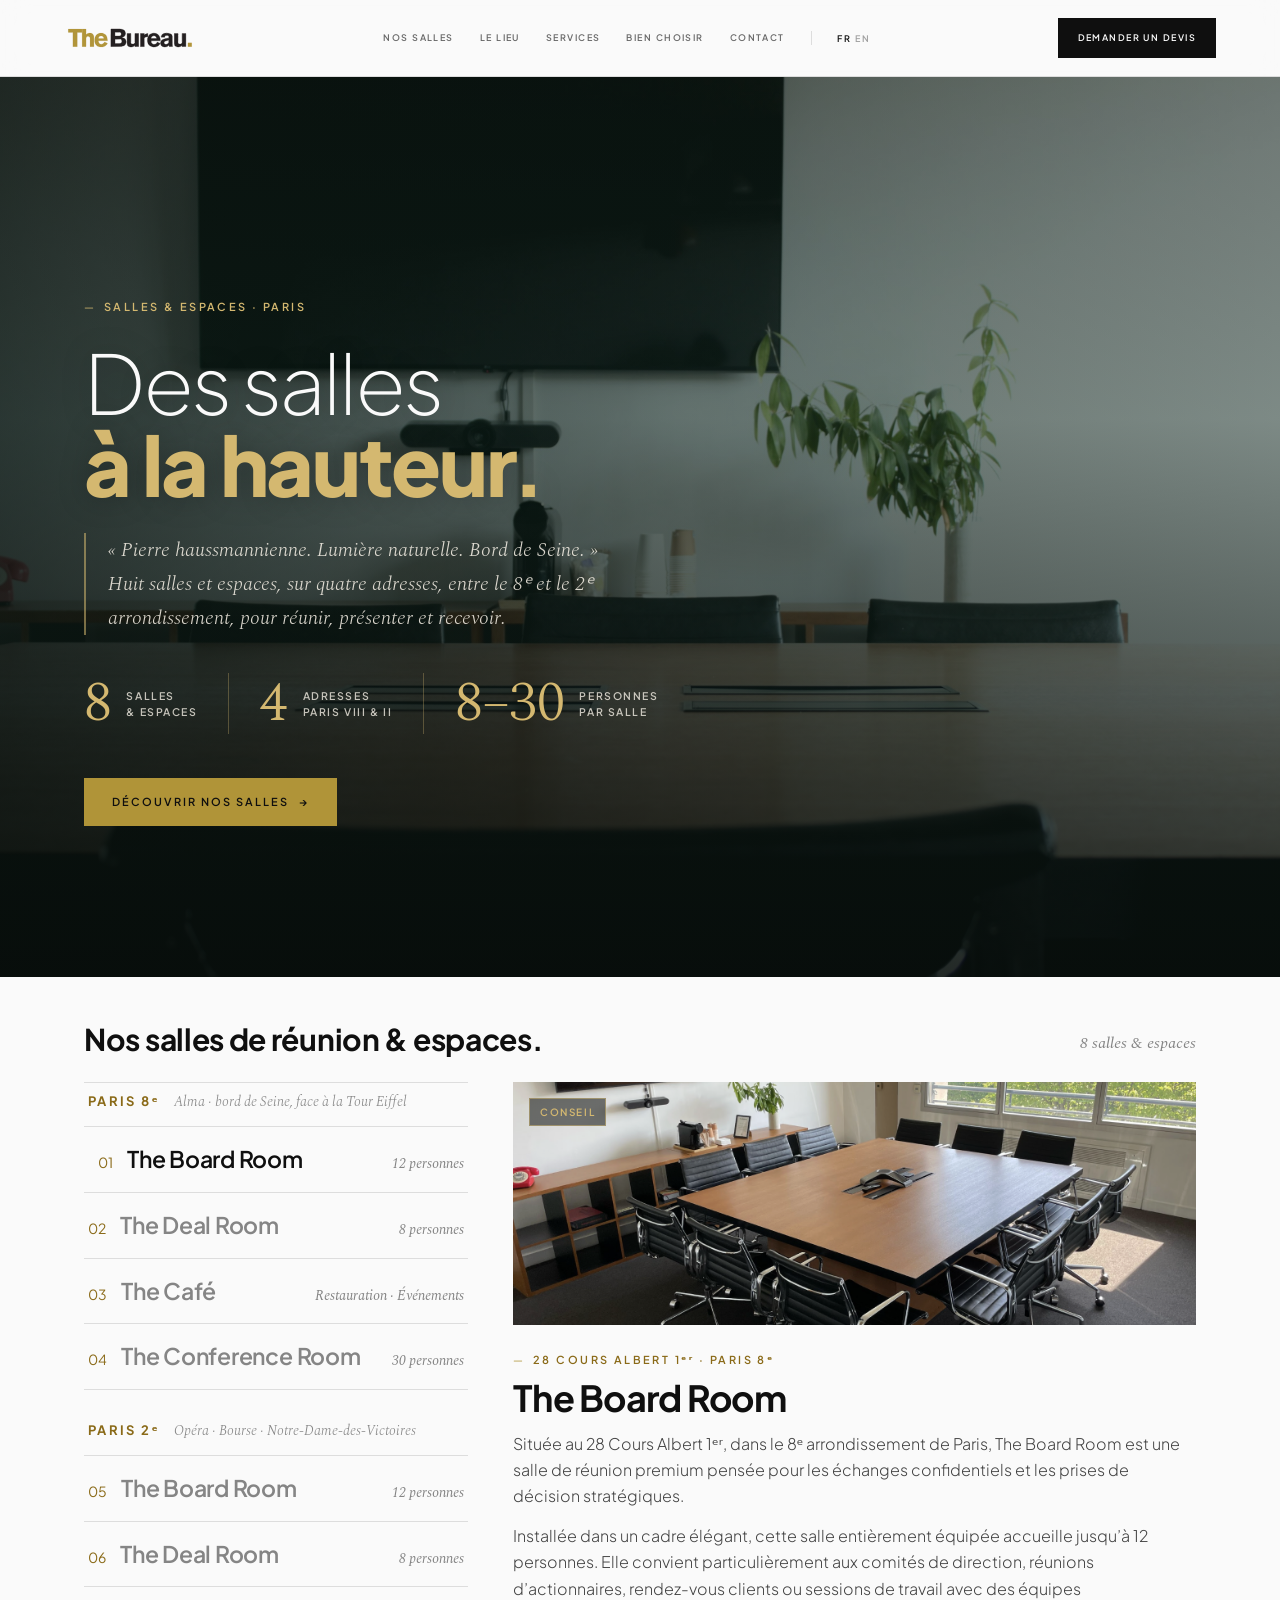
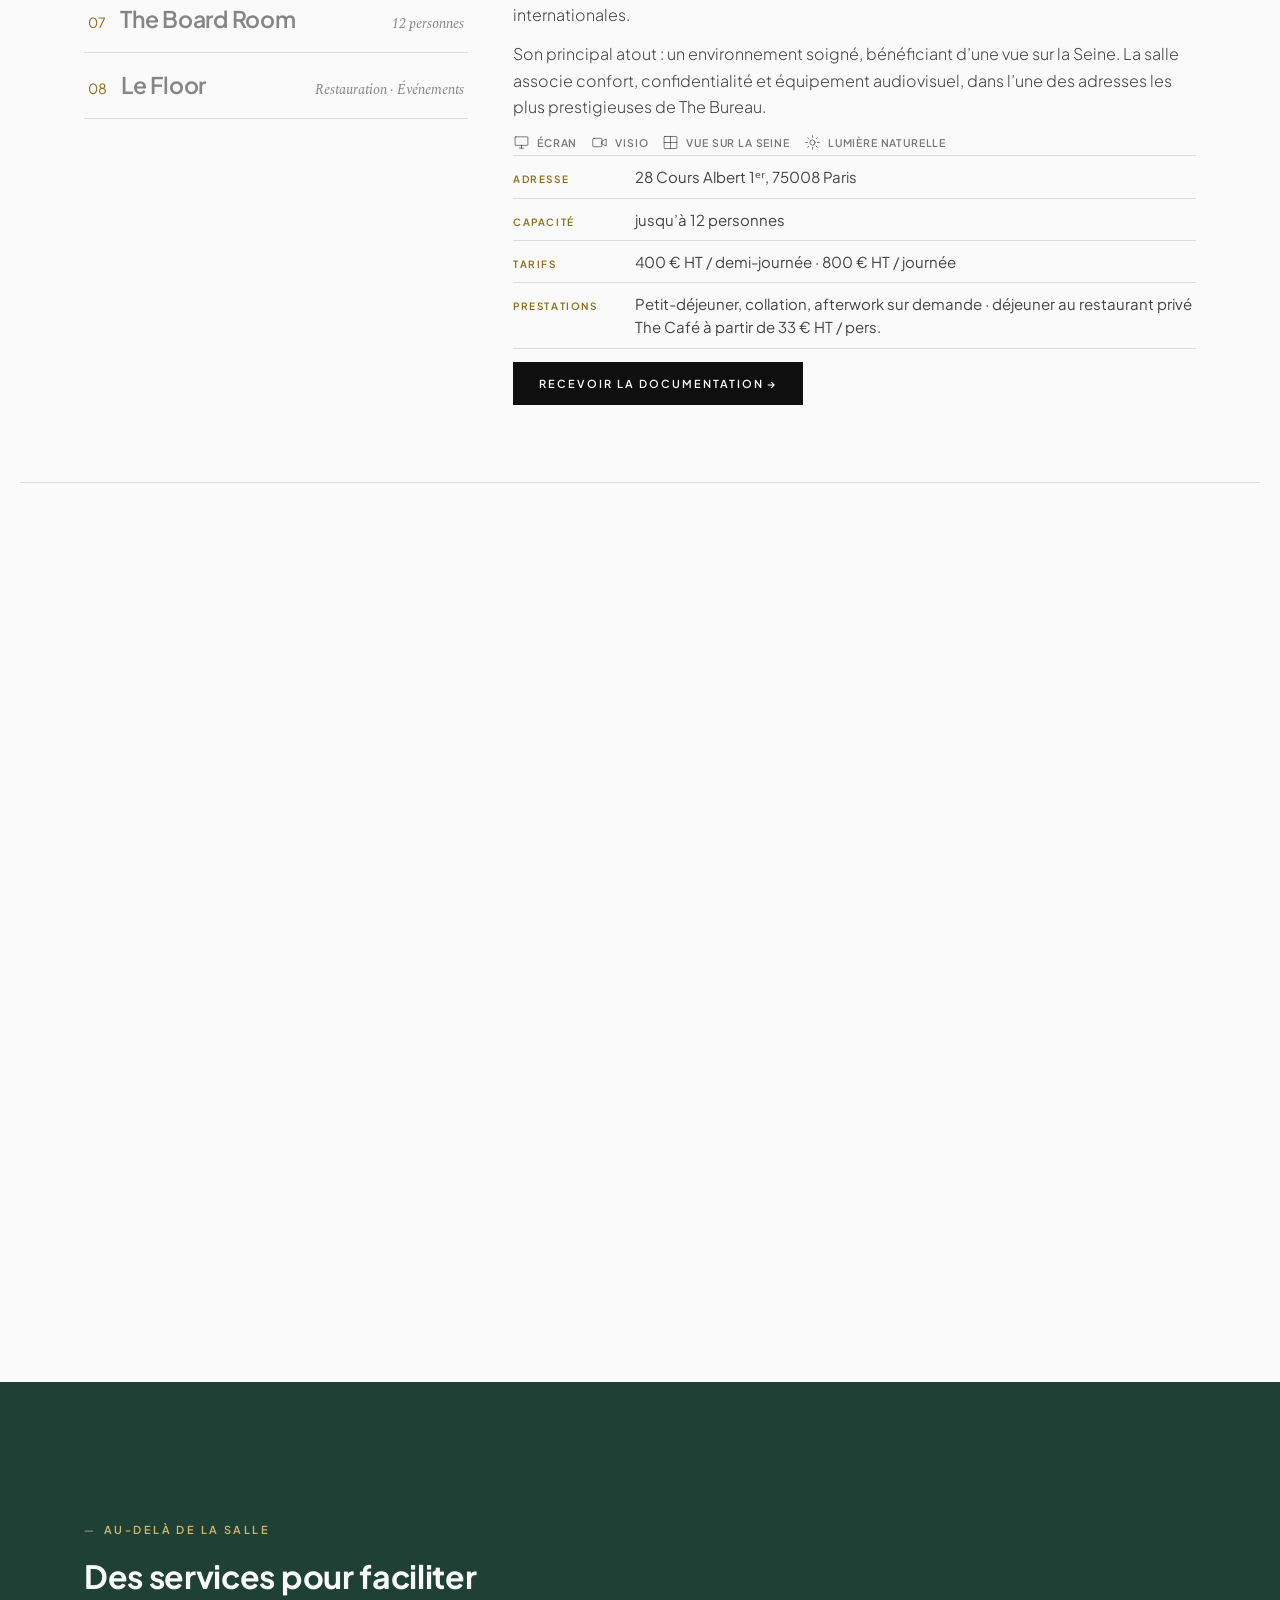
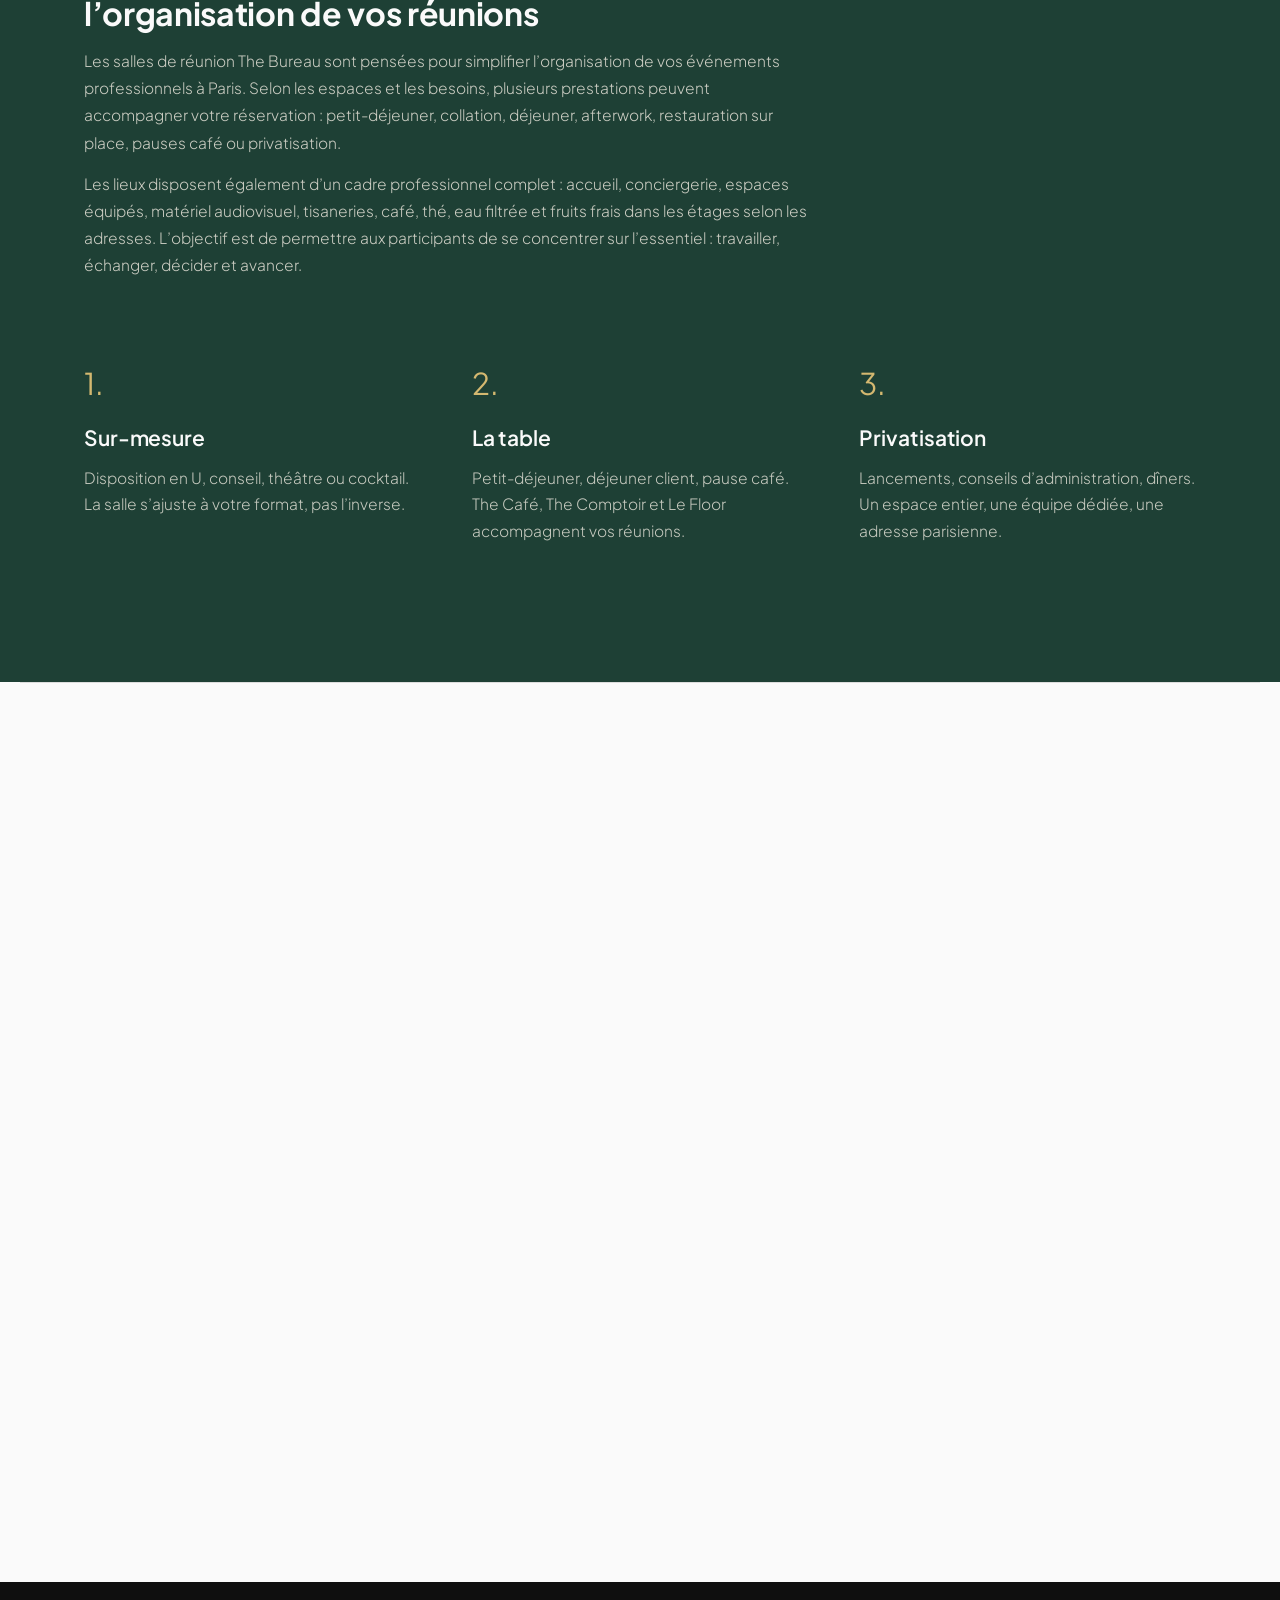
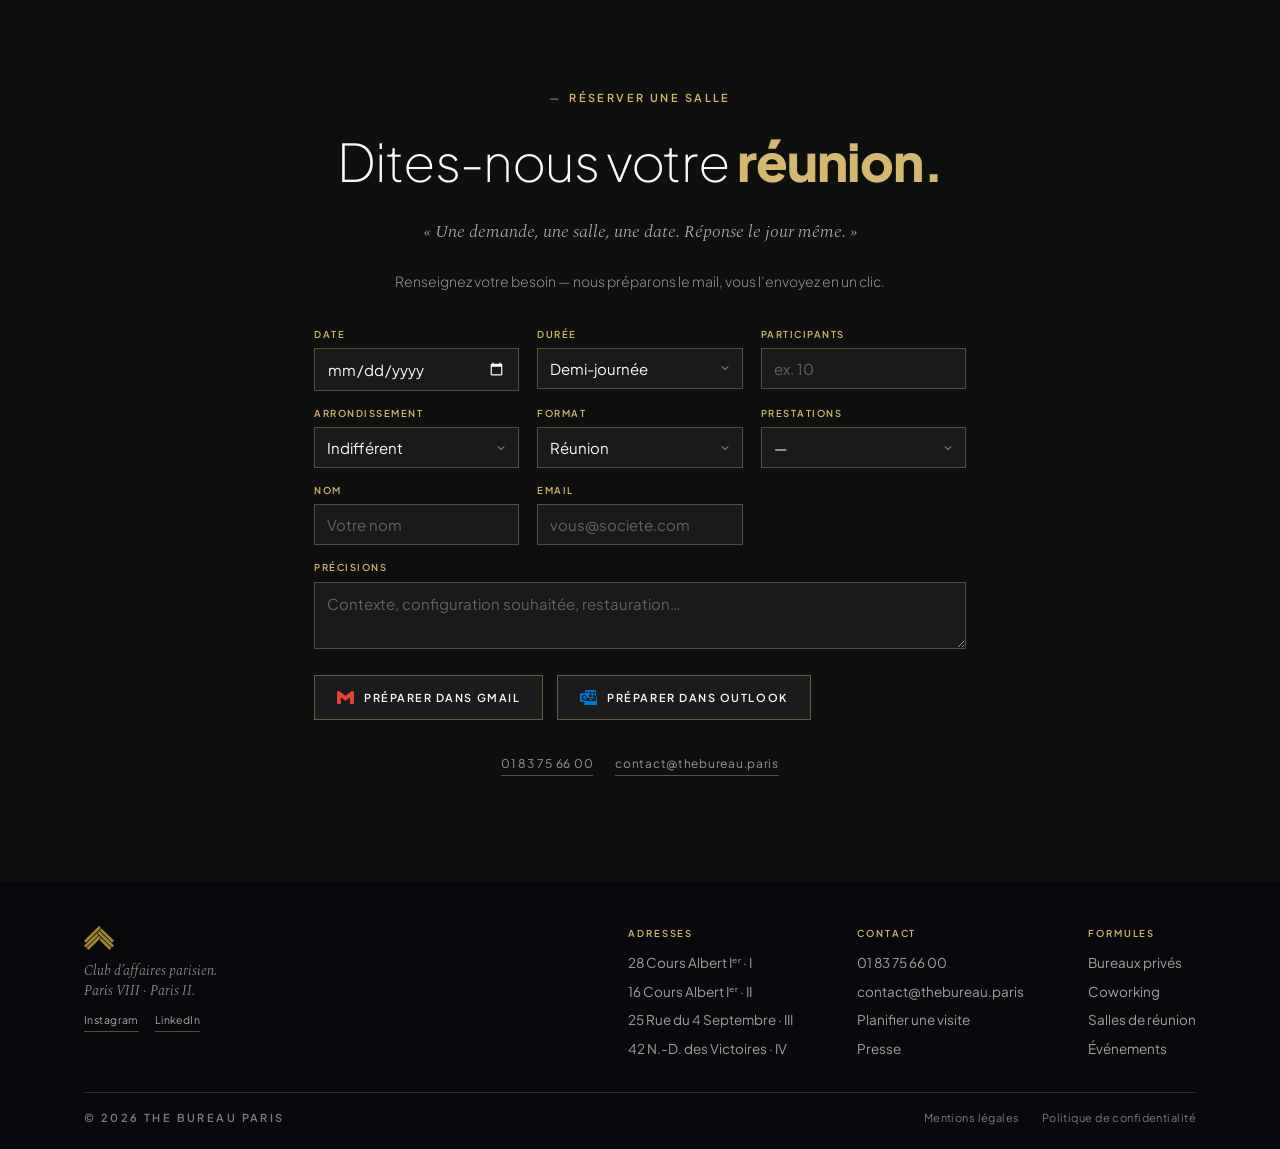
==== nossalles/Nos Salles.html @ b81c8463 "Footer conforme à la référence, descriptions complètes, boutons mail (Gmail/Outlook local) - Footer " ====
<!DOCTYPE html>
<html lang="fr">
<head>
<meta charset="utf-8">
<meta name="viewport" content="width=device-width, initial-scale=1">
<title>The Bureau — Nos salles &amp; espaces</title>
<link rel="stylesheet" href="assets/salles.css">
</head>
<body data-lang="fr">

  <!-- ============ NAV ============ -->
  <nav class="nav">
    <a class="nav__logo" href="#" aria-label="The Bureau"><img src="assets/logo-light.svg" alt="The Bureau"></a>
    <div class="nav__links">
      <a class="nav__link" href="#salles"><span lang="fr">Nos salles</span><span lang="en">Our rooms</span></a>
      <a class="nav__link" href="#lieu"><span lang="fr">Le lieu</span><span lang="en">The setting</span></a>
      <a class="nav__link" href="#table"><span lang="fr">Services</span><span lang="en">Services</span></a>
      <a class="nav__link" href="#guide"><span lang="fr">Bien choisir</span><span lang="en">Choosing</span></a>
      <a class="nav__link" href="#contact"><span lang="fr">Contact</span><span lang="en">Contact</span></a>
      <span class="nav__sep"></span>
      <span class="nav__lang"><button data-lang="fr">FR</button><button data-lang="en">EN</button></span>
    </div>
    <a class="nav__cta" href="#contact"><span lang="fr">Demander un devis</span><span lang="en">Request a quote</span></a>
  </nav>

  <!-- ============ HERO ============ -->
  <header class="hero">
    <div class="hero__inner">
      <div class="hero__eyelet eyelet eyelet--light"><span lang="fr">Salles &amp; Espaces · Paris</span><span lang="en">Rooms &amp; Spaces · Paris</span></div>
      <h1>
        <span class="light" lang="fr">Des salles</span><span class="light" lang="en">Rooms that</span>
        <span class="bold" lang="fr">à la hauteur.</span><span class="bold" lang="en">rise to it.</span>
      </h1>
      <p class="hero__lede">
        <span lang="fr">«&nbsp;Pierre haussmannienne. Lumière naturelle. Bord de Seine.&nbsp;» Huit salles et espaces, sur quatre adresses, entre le 8ᵉ et le 2ᵉ arrondissement, pour réunir, présenter et recevoir.</span>
        <span lang="en">«&nbsp;Haussmannian stone. Natural light. By the Seine.&nbsp;» Eight rooms and spaces, across four addresses, between the 8th and 2nd arrondissements, to meet, present and host.</span>
      </p>
      <div class="hero__meta">
        <span class="stat">
          <span class="stat__num">8</span>
          <span class="stat__label">
            <span lang="fr">Salles</span><span lang="en">Rooms</span>
            <span lang="fr">&amp; espaces</span><span lang="en">&amp; spaces</span>
          </span>
        </span>
        <span class="stat">
          <span class="stat__num">4</span>
          <span class="stat__label">
            <span lang="fr">Adresses</span><span lang="en">Addresses</span>
            <span lang="fr">Paris VIII &amp; II</span><span lang="en">Paris 8 &amp; 2</span>
          </span>
        </span>
        <span class="stat">
          <span class="stat__num">8&ndash;30</span>
          <span class="stat__label">
            <span lang="fr">Personnes</span><span lang="en">Guests</span>
            <span lang="fr">par salle</span><span lang="en">per room</span>
          </span>
        </span>
      </div>
      <a class="btn-gold hero__cta" href="#salles"><span lang="fr">Découvrir nos salles</span><span lang="en">Discover our rooms</span> →</a>
    </div>
  </header>

  <!-- ============ ROOMS ============ -->
  <section class="rooms" id="salles">
    <div class="rooms__head">
      <h2 class="rooms__title"><span lang="fr">Nos salles de réunion &amp; espaces.</span><span lang="en">Our meeting rooms &amp; spaces.</span></h2>
      <span class="rooms__count" id="rooms-count"></span>
    </div>
    <div id="rooms-mount" data-layout="index"></div>
  </section>

  <!-- ============ LE LIEU (intro + pourquoi, condensé) ============ -->
  <section class="lieu" id="lieu">
    <div class="lieu__inner">
      <div class="lieu__head reveal">
        <span class="eyelet"><span lang="fr">Salle de réunion premium à Paris</span><span lang="en">Premium meeting rooms in Paris</span></span>
        <h2 class="prose__title"><span lang="fr">Des salles élégantes pour vos événements professionnels</span><span lang="en">Elegant rooms for your professional events</span></h2>
        <p class="lieu__lead"><span lang="fr">Comités de direction, réunions stratégiques, conférences de presse ou rendez-vous confidentiels : The Bureau accueille vos réunions dans des espaces entièrement équipés, au cœur de Paris. À mi-chemin entre lieu de travail et lieu de vie — décoration soignée, services sur mesure, art de recevoir.</span><span lang="en">Board committees, strategy meetings, press conferences or confidential appointments: The Bureau hosts your meetings in fully equipped spaces in the heart of Paris. Halfway between a workplace and a place to live — refined décor, tailored services, the art of hosting.</span></p>
      </div>
      <div class="lieu__grid reveal">
        <div class="lieu__pt">
          <h3><span lang="fr">Deux quartiers</span><span lang="en">Two districts</span></h3>
          <p><span lang="fr">Le 8ᵉ à l’Alma, en bord de Seine face à la Tour Eiffel ; le 2ᵉ entre Opéra, Bourse et Notre-Dame-des-Victoires.</span><span lang="en">The 8th at Alma, by the Seine facing the Eiffel Tower; the 2nd between Opéra, Bourse and Notre-Dame-des-Victoires.</span></p>
        </div>
        <div class="lieu__pt">
          <h3><span lang="fr">Le lieu compte</span><span lang="en">The setting matters</span></h3>
          <p><span lang="fr">Le cadre nourrit la qualité de l’échange, la concentration des participants et l’image transmise à vos invités.</span><span lang="en">The setting shapes the quality of the exchange, participants’ focus and the image you convey to your guests.</span></p>
        </div>
        <div class="lieu__pt">
          <h3><span lang="fr">Entièrement équipées</span><span lang="en">Fully equipped</span></h3>
          <p><span lang="fr">Design, lumière, matériel audiovisuel et confort — chaque salle s’adapte à votre format, du comité au séminaire.</span><span lang="en">Design, light, audiovisual equipment and comfort — each room adapts to your format, from committee to seminar.</span></p>
        </div>
        <div class="lieu__pt">
          <h3><span lang="fr">L’art de recevoir</span><span lang="en">The art of hosting</span></h3>
          <p><span lang="fr">Catering, pauses café, déjeuners ou afterworks. Vue sur la Seine, terrasse, patio ou décor haussmannien selon l’adresse.</span><span lang="en">Catering, coffee breaks, lunches or afterworks. Seine view, terrace, patio or Haussmannian décor depending on the address.</span></p>
        </div>
      </div>
    </div>
  </section>

  <!-- ============ SLATE BAND ============ -->
  <section class="slate" id="table">
    <div class="slate__inner">
      <div class="slate__head">
        <span class="eyelet eyelet--light"><span lang="fr">Au-delà de la salle</span><span lang="en">Beyond the room</span></span>
        <h2 class="slate__title"><span lang="fr">Des services pour faciliter l’organisation de vos réunions</span><span lang="en">Services to make organising your meetings easier</span></h2>
        <p class="slate__lead"><span lang="fr">Les salles de réunion The Bureau sont pensées pour simplifier l’organisation de vos événements professionnels à Paris. Selon les espaces et les besoins, plusieurs prestations peuvent accompagner votre réservation : petit-déjeuner, collation, déjeuner, afterwork, restauration sur place, pauses café ou privatisation.</span><span lang="en">The Bureau’s meeting rooms are designed to simplify the organisation of your professional events in Paris. Depending on the space and your needs, several services can accompany your booking: breakfast, refreshments, lunch, afterwork, on-site catering, coffee breaks or private hire.</span></p>
        <p class="slate__lead"><span lang="fr">Les lieux disposent également d’un cadre professionnel complet : accueil, conciergerie, espaces équipés, matériel audiovisuel, tisaneries, café, thé, eau filtrée et fruits frais dans les étages selon les adresses. L’objectif est de permettre aux participants de se concentrer sur l’essentiel : travailler, échanger, décider et avancer.</span><span lang="en">The venues also provide a complete professional setting: reception, concierge, equipped spaces, audiovisual equipment, tea stations, coffee, tea, filtered water and fresh fruit on the floors depending on the address. The aim is to let participants focus on what matters: working, exchanging, deciding and moving forward.</span></p>
      </div>
      <div class="slate__col">
        <div class="num">1.</div>
        <h3><span lang="fr">Sur-mesure</span><span lang="en">Tailored</span></h3>
        <p><span lang="fr">Disposition en U, conseil, théâtre ou cocktail. La salle s’ajuste à votre format, pas l’inverse.</span><span lang="en">U-shape, boardroom, theatre or cocktail. The room adapts to your format, not the other way round.</span></p>
      </div>
      <div class="slate__col">
        <div class="num">2.</div>
        <h3><span lang="fr">La table</span><span lang="en">The table</span></h3>
        <p><span lang="fr">Petit-déjeuner, déjeuner client, pause café. The Café, The Comptoir et Le Floor accompagnent vos réunions.</span><span lang="en">Breakfast, client lunch, coffee break. The Café, The Comptoir and Le Floor accompany your meetings.</span></p>
      </div>
      <div class="slate__col">
        <div class="num">3.</div>
        <h3><span lang="fr">Privatisation</span><span lang="en">Private hire</span></h3>
        <p><span lang="fr">Lancements, conseils d’administration, dîners. Un espace entier, une équipe dédiée, une adresse parisienne.</span><span lang="en">Launches, board meetings, dinners. A whole space, a dedicated team, a Paris address.</span></p>
      </div>
    </div>
  </section>

  <!-- ============ GUIDE — QUELLE SALLE ============ -->
  <section class="guide" id="guide">
    <div class="reveal">
      <span class="eyelet"><span lang="fr">Guide</span><span lang="en">Guide</span></span>
      <h2 class="prose__title"><span lang="fr">Quelle salle de réunion choisir à Paris ?</span><span lang="en">Which meeting room to choose in Paris?</span></h2>
      <p class="guide__lead"><span lang="fr">Le choix de votre salle dépend avant tout du format de votre réunion, du nombre de participants et de l’ambiance recherchée.</span><span lang="en">Your choice of room depends above all on the format of your meeting, the number of participants and the atmosphere you’re after.</span></p>
      <div class="guide__list">
        <div class="guide__item">
          <div class="guide__k"><span lang="fr">Comité de direction</span><span lang="en">Board committee</span><small><span lang="fr">jusqu’à 12 personnes</span><span lang="en">up to 12 guests</span></small></div>
          <div class="guide__v"><span lang="fr">Pour un comité de direction ou une réunion stratégique jusqu’à 12 personnes, les Board Rooms du 28 Cours Albert 1ᵉʳ, du 25 rue du 4 Septembre ou du 42 rue Notre-Dame des Victoires offrent un cadre confidentiel et élégant.</span><span lang="en">For a board committee or a strategy meeting of up to 12, the Board Rooms at 28 Cours Albert 1ᵉʳ, 25 rue du 4 Septembre or 42 rue Notre-Dame des Victoires offer a confidential, elegant setting.</span></div>
        </div>
        <div class="guide__item">
          <div class="guide__k"><span lang="fr">Petit comité</span><span lang="en">Small committee</span><small><span lang="fr">jusqu’à 8 personnes</span><span lang="en">up to 8 guests</span></small></div>
          <div class="guide__v"><span lang="fr">Pour une réunion en petit comité jusqu’à 8 personnes, les Deal Rooms du 16 Cours Albert 1ᵉʳ et du 25 rue du 4 Septembre sont particulièrement adaptées. Elles permettent d’organiser un rendez-vous plus resserré, dans un environnement soigné et propice à la concentration.</span><span lang="en">For a small-committee meeting of up to 8, the Deal Rooms at 16 Cours Albert 1ᵉʳ and 25 rue du 4 Septembre are especially well suited — a tighter setting, refined and conducive to focus.</span></div>
        </div>
        <div class="guide__item">
          <div class="guide__k"><span lang="fr">Format élargi</span><span lang="en">Larger format</span><small><span lang="fr">jusqu’à 30 personnes</span><span lang="en">up to 30 guests</span></small></div>
          <div class="guide__v"><span lang="fr">Pour un format plus large, The Conference Room du 28 Cours Albert 1ᵉʳ accueille jusqu’à 30 personnes et convient aux présentations, formations, conférences ou réunions d’équipe.</span><span lang="en">For a larger format, The Conference Room at 28 Cours Albert 1ᵉʳ holds up to 30 and suits presentations, training, conferences or team meetings.</span></div>
        </div>
        <div class="guide__item">
          <div class="guide__k"><span lang="fr">Moment convivial</span><span lang="en">Convivial moment</span><small><span lang="fr">restauration & privatisation</span><span lang="en">dining & private hire</span></small></div>
          <div class="guide__v"><span lang="fr">Pour un moment plus convivial, The Café et Le Floor permettent d’associer l’événement professionnel à une expérience de restauration, de pause ou de privatisation.</span><span lang="en">For a more convivial moment, The Café and Le Floor pair a professional event with a dining, break or private-hire experience.</span></div>
        </div>
      </div>
    </div>
  </section>

  <!-- ============ CONTACT / RÉSERVER (fusionnés) ============ -->
  <section class="contact" id="contact">
    <div class="contact__inner">
      <span class="eyelet"><span lang="fr">Réserver une salle</span><span lang="en">Book a room</span></span>
      <h2>
        <span lang="fr">Dites-nous votre <b>réunion.</b></span>
        <span lang="en">Tell us about your <b>meeting.</b></span>
      </h2>
      <p class="contact__cite"><span lang="fr">«&nbsp;Une demande, une salle, une date. Réponse le jour même.&nbsp;»</span><span lang="en">«&nbsp;One request, one room, one date. A same-day reply.&nbsp;»</span></p>
      <p class="contact__note"><span lang="fr">Renseignez votre besoin — nous préparons le mail, vous l’envoyez en un clic.</span><span lang="en">Fill in your needs — we draft the email, you send it in one click.</span></p>
      <form class="rform" id="rform" novalidate></form>
      <div class="contact__line">
        <a href="tel:+33183756600">01 83 75 66 00</a>
        <a href="mailto:contact@thebureau.paris">contact@thebureau.paris</a>
      </div>
    </div>
  </section>

  <!-- ============ FOOTER ============ -->
  <footer class="footer" id="adresses">
    <div class="footer__inner">
      <div class="footer__top">
        <div class="footer__brand">
          <img class="footer__chevrons" src="assets/chevrons.svg" alt="The Bureau">
          <p class="footer__tag"><span lang="fr">Club d’affaires parisien.<br>Paris VIII · Paris II.</span><span lang="en">A Paris business club.<br>Paris 8 · Paris 2.</span></p>
          <div class="footer__social">
            <a href="https://www.instagram.com/thebureau.paris/">Instagram</a>
            <a href="https://fr.linkedin.com/company/the-bureau-paris">LinkedIn</a>
          </div>
        </div>
        <div class="footer__col">
          <div class="footer__col-title"><span lang="fr">Adresses</span><span lang="en">Addresses</span></div>
          <a href="#salles">28 Cours Albert Iᵉʳ · I</a>
          <a href="#salles">16 Cours Albert Iᵉʳ · II</a>
          <a href="#salles">25 Rue du 4 Septembre · III</a>
          <a href="#salles">42 N.-D. des Victoires · IV</a>
        </div>
        <div class="footer__col">
          <div class="footer__col-title">Contact</div>
          <a href="tel:+33183756600">01 83 75 66 00</a>
          <a href="mailto:contact@thebureau.paris">contact@thebureau.paris</a>
          <a href="#contact"><span lang="fr">Planifier une visite</span><span lang="en">Plan a visit</span></a>
          <a href="#"><span lang="fr">Presse</span><span lang="en">Press</span></a>
        </div>
        <div class="footer__col">
          <div class="footer__col-title"><span lang="fr">Formules</span><span lang="en">Memberships</span></div>
          <a href="#"><span lang="fr">Bureaux privés</span><span lang="en">Private offices</span></a>
          <a href="#">Coworking</a>
          <a href="#salles"><span lang="fr">Salles de réunion</span><span lang="en">Meeting rooms</span></a>
          <a href="#"><span lang="fr">Événements</span><span lang="en">Events</span></a>
        </div>
      </div>
      <div class="footer__bottom">
        <span class="eyelet">© 2026 The Bureau Paris</span>
        <div class="footer__legal">
          <a href="#"><span lang="fr">Mentions légales</span><span lang="en">Legal</span></a>
          <a href="#"><span lang="fr">Politique de confidentialité</span><span lang="en">Privacy policy</span></a>
        </div>
      </div>
    </div>
  </footer>

  <!-- GSAP : animations & transitions -->
  <script src="https://cdnjs.cloudflare.com/ajax/libs/gsap/3.12.5/gsap.min.js" defer></script>
  <script src="https://cdnjs.cloudflare.com/ajax/libs/gsap/3.12.5/ScrollTrigger.min.js" defer></script>
  <script src="https://cdnjs.cloudflare.com/ajax/libs/gsap/3.12.5/ScrollToPlugin.min.js" defer></script>
  <script src="salles-data.js" defer></script>
  <script src="salles-anim.js" defer></script>
</body>
</html>
---- nossalles/assets/salles.css ----
/* =====================================================================
   The Bureau — Nos Salles
   Shared stylesheet · grounded in The Bureau design system V3.2
   ===================================================================== */

/* ---------- Fonts ---------------------------------------------------- */
@font-face {
  font-family: 'Plus Jakarta Sans';
  src: url('fonts/PlusJakartaSans-VariableFont_wght.ttf') format('truetype-variations');
  font-weight: 200 800; font-style: normal; font-display: swap;
}
@font-face {
  font-family: 'Plus Jakarta Sans';
  src: url('fonts/PlusJakartaSans-Italic-VariableFont_wght.ttf') format('truetype-variations');
  font-weight: 200 800; font-style: italic; font-display: swap;
}
@font-face { font-family:'Spectral'; src:url('fonts/Spectral-ExtraLight.ttf') format('truetype'); font-weight:200; font-style:normal; font-display:swap; }
@font-face { font-family:'Spectral'; src:url('fonts/Spectral-Light.ttf') format('truetype'); font-weight:300; font-style:normal; font-display:swap; }
@font-face { font-family:'Spectral'; src:url('fonts/Spectral-LightItalic.ttf') format('truetype'); font-weight:300; font-style:italic; font-display:swap; }
@font-face { font-family:'Spectral'; src:url('fonts/Spectral-Regular.ttf') format('truetype'); font-weight:400; font-style:normal; font-display:swap; }
@font-face { font-family:'Spectral'; src:url('fonts/Spectral-Italic.ttf') format('truetype'); font-weight:400; font-style:italic; font-display:swap; }
@font-face { font-family:'Spectral'; src:url('fonts/Spectral-Medium.ttf') format('truetype'); font-weight:500; font-style:normal; font-display:swap; }
@font-face { font-family:'Spectral'; src:url('fonts/Spectral-SemiBold.ttf') format('truetype'); font-weight:600; font-style:normal; font-display:swap; }

/* ---------- Tokens --------------------------------------------------- */
:root {
  --white:#FAFAFA; --ivory:#F5EFE5; --relief:#F2F2F2;
  --ink:#0F0F0F; --slate:#1E4035; --footer-bg:#09080C;
  --gold:#B09438; --gold-aa:#8A6A18; --gold-lt:#D4B870;
  --overlay:rgba(20,28,24,0.62);
  --rule:rgba(15,15,15,0.12); --rule-dk:rgba(255,255,255,0.14);
  --muted:rgba(15,15,15,0.50);

  --font-display:'Plus Jakarta Sans', system-ui, sans-serif;
  --font-body:'Plus Jakarta Sans', system-ui, sans-serif;  /* tout en Jakarta */
  --font-serif:'Spectral', Georgia, serif;                 /* réservé aux touches en italique */

  --pad: clamp(20px, 5vw, 80px);
  --maxw: 1240px;
  --ease: cubic-bezier(0.25,0.1,0.25,1);
}

*{ box-sizing:border-box; }
html{ -webkit-text-size-adjust:100%; }
body{
  margin:0; background:var(--white); color:var(--ink);
  font-family:var(--font-body); font-size:16px; line-height:1.6;
  -webkit-font-smoothing:antialiased; text-rendering:optimizeLegibility;
}
img{ display:block; max-width:100%; }
a{ color:inherit; text-decoration:none; }
h1,h2,h3,h4{ margin:0; font-family:var(--font-display); font-weight:400; }
p{ margin:0; }

/* language toggle visibility */
body[data-lang="fr"] [lang="en"]{ display:none !important; }
body[data-lang="en"] [lang="fr"]{ display:none !important; }

::selection{ background:var(--gold); color:var(--white); }

/* ---------- Shared atoms -------------------------------------------- */
.eyelet{ display:inline-flex; align-items:center; gap:10px;
  font-family:var(--font-display); font-size:11px; font-weight:600;
  letter-spacing:0.22em; text-transform:uppercase; color:var(--gold-aa); }
.eyelet::before{ content:"\2014"; color:var(--gold); flex:none;
  font-weight:400; letter-spacing:0; line-height:1; }
.eyelet--light{ color:var(--gold-lt); }
.eyelet--light::before{ color:var(--gold-lt); }
.eyelet--ivory{ color:var(--ivory); }

.rule{ width:28px; height:1px; background:var(--gold); border:0; margin:0; }
.rule--light{ background:var(--gold-lt); }

.section-head{ display:flex; flex-direction:column; gap:16px; }
.section-head .eyelet + .rule{ margin-top:2px; }

/* ---------- Nav ------------------------------------------------------ */
.nav{
  position:sticky; top:0; z-index:50;
  display:flex; align-items:center; justify-content:space-between;
  gap:24px; padding:18px var(--pad);
  background:rgba(250,250,250,0.86); backdrop-filter:blur(14px);
  border-bottom:0.5px solid var(--rule);
}
.nav__logo img{ height:30px; width:auto; }
.nav__links{ display:flex; align-items:center; gap:26px; }
.nav__link{ font-family:var(--font-display); font-size:9px; font-weight:600;
  letter-spacing:0.16em; text-transform:uppercase; color:rgba(15,15,15,0.62);
  transition:color .25s var(--ease); }
.nav__link:hover{ color:var(--ink); }
.nav__sep{ width:0.5px; height:14px; background:var(--rule); }
.nav__lang{ display:inline-flex; gap:4px; }
.nav__lang button{ background:none; border:0; cursor:pointer; padding:0;
  font-family:var(--font-display); font-size:9px; font-weight:600;
  letter-spacing:0.16em; color:rgba(15,15,15,0.38); transition:color .2s; }
.nav__lang button.is-active{ color:var(--ink); }
.nav__cta{ font-family:var(--font-display); font-size:9px; font-weight:600;
  letter-spacing:0.16em; text-transform:uppercase; color:var(--white);
  background:var(--ink); padding:13px 20px; transition:opacity .25s; }
.nav__cta:hover{ opacity:.82; }
@media(max-width:880px){ .nav__links{ display:none; } }

/* ---------- Hero — pleine page, photo + filtre jade ----------------- */
.hero{ position:relative; min-height:100vh; display:flex; align-items:center; overflow:hidden;
  padding:clamp(104px,16vh,168px) 0 clamp(56px,9vh,96px);
  background:#0c1612 url('../photos/hero-room.png') center/cover no-repeat;
  background-attachment:scroll; }
/* filtre jade transparent + dégradé pour la lisibilité du texte */
.hero::before{ content:""; position:absolute; inset:0; pointer-events:none;
  background:
    linear-gradient(180deg, rgba(8,14,11,0.40) 0%, rgba(13,28,23,0.32) 38%, rgba(7,12,10,0.82) 100%),
    linear-gradient(90deg, rgba(10,20,16,0.66) 0%, rgba(10,20,16,0.20) 52%, rgba(10,20,16,0) 100%),
    rgba(30,64,53,0.34); }
.hero__inner{ position:relative; z-index:1; width:100%; max-width:var(--maxw);
  margin:0 auto; padding:0 var(--pad); color:var(--white); }
.hero__eyelet{ margin-bottom:26px; }
.hero h1{ font-size:clamp(46px,6.6vw,82px); line-height:1.0; letter-spacing:-0.028em;
  text-shadow:0 1px 30px rgba(0,0,0,0.28); }
.hero h1 .light{ font-weight:200; color:var(--white); display:block; }
.hero h1 .bold{ font-weight:800; color:var(--gold-lt); display:block; }
.hero__lede{ margin-top:28px; max-width:52ch;
  font-family:var(--font-serif); font-weight:300; font-style:italic;
  font-size:clamp(17px,1.6vw,20px); line-height:1.7; color:rgba(245,239,229,0.88);
  border-left:2px solid rgba(212,184,112,0.55); padding-left:22px; }
.hero__meta{ margin-top:38px; display:flex; flex-wrap:wrap; align-items:stretch; }
.stat{ display:flex; align-items:center; gap:15px; padding:4px clamp(22px,2.4vw,34px); }
.stat:first-child{ padding-left:0; }
/* séparateurs verticaux or très fins entre les colonnes */
.stat + .stat{ border-left:1px solid rgba(212,184,112,0.32); }
.stat__num{ font-family:var(--font-serif); font-weight:300; font-size:clamp(40px,4.6vw,56px);
  color:var(--gold-lt); line-height:0.95; letter-spacing:-0.01em; }
.stat__label{ display:flex; flex-direction:column; gap:3px;
  font-family:var(--font-display); font-weight:600; font-size:10.5px; letter-spacing:0.15em;
  text-transform:uppercase; color:rgba(245,239,229,0.78); line-height:1.3; }
.hero__cta{ margin-top:44px; }
@media(max-width:620px){
  .hero__meta{ flex-direction:column; align-items:flex-start; gap:18px; }
  .stat{ padding:0; gap:14px; }
  .stat + .stat{ border-left:0; }
}

/* ---------- Section: rooms wrapper ---------------------------------- */
.rooms{ max-width:var(--maxw); margin:0 auto; padding:clamp(30px,3.6vw,48px) var(--pad) clamp(56px,7vw,88px); }
.rooms__head{ display:flex; align-items:flex-end; justify-content:space-between;
  gap:24px; margin-bottom:26px; flex-wrap:wrap; }
.rooms__title{ font-family:var(--font-display); font-weight:700;
  font-size:clamp(24px,2.6vw,30px); letter-spacing:-0.01em; line-height:1.1; }
.rooms__count{ font-family:var(--font-serif); font-style:italic; color:var(--muted);
  font-size:16px; }

/* ---------- Equipment icons ----------------------------------------- */
.equip{ display:flex; flex-wrap:wrap; gap:14px; align-items:center; }
.equip__item{ display:inline-flex; align-items:center; gap:7px;
  font-family:var(--font-display); font-size:10.5px; font-weight:600;
  letter-spacing:0.08em; text-transform:uppercase; color:rgba(15,15,15,0.55); }
.equip__item svg{ width:17px; height:17px; stroke-width:1.4; flex:none; }
.tag{ display:inline-flex; align-items:center; font-family:var(--font-display);
  font-size:10px; font-weight:600; letter-spacing:0.16em; text-transform:uppercase;
  color:var(--gold-aa); border:0.5px solid rgba(176,148,56,0.4); padding:5px 10px; }
.cap{ font-family:var(--font-body); font-weight:400; }

/* ---------- Variant A · Galerie ------------------------------------- */
.grid-galerie{ display:grid; grid-template-columns:repeat(2,1fr); gap:2px; }
.gcard{ position:relative; overflow:hidden; aspect-ratio:4/3;
  display:block; background:var(--ink); cursor:pointer; }
.gcard img{ position:absolute; inset:0; width:100%; height:100%; object-fit:cover;
  transition:transform 1.2s var(--ease); }
.gcard:hover img{ transform:scale(1.05); }
.gcard__overlay{ position:absolute; inset:0;
  background:linear-gradient(180deg, rgba(15,18,16,0.12) 0%, rgba(15,18,16,0.22) 45%, rgba(13,16,14,0.82) 100%);
  transition:background .4s var(--ease); }
.gcard:hover .gcard__overlay{ background:linear-gradient(180deg, rgba(15,18,16,0.20) 0%, rgba(15,18,16,0.42) 45%, rgba(13,16,14,0.9) 100%); }
.gcard__content{ position:absolute; inset:0; padding:clamp(20px,2.4vw,30px);
  display:flex; flex-direction:column; justify-content:space-between; color:var(--white); }
.gcard__top{ display:flex; align-items:flex-start; justify-content:space-between; gap:16px; }
.gcard__num{ font-family:var(--font-body); font-size:42px; font-weight:400;
  color:var(--gold-lt); line-height:0.8; letter-spacing:-0.02em; }
.gcard__tag{ color:var(--gold-lt); border-color:rgba(212,184,112,0.5); }
.gcard__bottom .eyelet{ color:var(--gold-lt); margin-bottom:8px; }
.gcard__name{ font-family:var(--font-display); font-weight:700; font-size:clamp(22px,2vw,28px);
  letter-spacing:-0.01em; line-height:1.05; }
.gcard__where{ font-family:var(--font-serif); font-style:italic; font-weight:300;
  color:rgba(245,239,229,0.8); font-size:14px; margin-top:6px; }
.gcard__foot{ margin-top:18px; display:flex; align-items:center; justify-content:space-between;
  gap:16px; padding-top:16px; border-top:0.5px solid rgba(255,255,255,0.18); }
.gcard__cap{ font-family:var(--font-body); font-size:17px; color:var(--ivory); }
.gcard__cap b{ font-weight:600; color:#fff; }
.gcard .equip__item{ color:rgba(245,239,229,0.72); }
.gcard__go{ font-family:var(--font-display); font-size:10px; font-weight:600;
  letter-spacing:0.16em; text-transform:uppercase; color:var(--gold-lt);
  opacity:0; transform:translateY(6px); transition:.35s var(--ease); }
.gcard:hover .gcard__go{ opacity:1; transform:none; }
@media(max-width:760px){ .grid-galerie{ grid-template-columns:1fr; } .gcard{ aspect-ratio:3/2; } }

/* ---------- Variant B · Éditorial ----------------------------------- */
.list-editorial{ display:flex; flex-direction:column; gap:clamp(48px,6vw,88px); }
.erow{ display:grid; grid-template-columns:1.05fr 1fr; gap:clamp(28px,4vw,64px); align-items:center; }
.erow:nth-child(even){ grid-template-columns:1fr 1.05fr; }
.erow:nth-child(even) .erow__media{ order:2; }
.erow__media{ position:relative; overflow:hidden; aspect-ratio:3/2; background:var(--ink); }
.erow__media img{ width:100%; height:100%; object-fit:cover; transition:transform 1.2s var(--ease); }
.erow:hover .erow__media img{ transform:scale(1.04); }
.erow__num{ position:absolute; top:0; left:0; padding:14px 18px;
  font-family:var(--font-body); font-size:20px; color:var(--white); mix-blend-mode:difference; }
.erow__tag{ position:absolute; top:16px; right:16px; background:rgba(13,16,14,0.55);
  color:var(--gold-lt); border-color:rgba(212,184,112,0.5); backdrop-filter:blur(4px); }
.erow__body{ max-width:48ch; }
.erow__num-in{ font-family:var(--font-body); font-size:15px; color:var(--gold-aa);
  letter-spacing:0.1em; }
.erow__name{ font-family:var(--font-display); font-weight:700; font-size:clamp(28px,3.2vw,40px);
  letter-spacing:-0.02em; line-height:1.02; margin:14px 0 6px; }
.erow__where{ font-family:var(--font-serif); font-style:italic; font-weight:300; color:var(--muted);
  font-size:15px; }
.erow__desc{ font-family:var(--font-body); font-weight:300; font-size:17px; line-height:1.75;
  color:rgba(15,15,15,0.78); margin:20px 0 22px; }
.erow__cap{ font-family:var(--font-body); font-size:20px; margin-bottom:18px; }
.erow__cap b{ font-weight:600; }
.erow__equip{ margin-bottom:26px; }
.erow .btn-ink{ display:inline-flex; }
@media(max-width:820px){
  .erow,.erow:nth-child(even){ grid-template-columns:1fr; gap:22px; }
  .erow:nth-child(even) .erow__media{ order:0; }
}

/* ---------- Variant C · Index (répertoire) -------------------------- */
/* Proportions : liste resserrée à gauche, panneau détail dominant à droite. */
.index-wrap{ display:grid; grid-template-columns:0.72fr 1.28fr; gap:clamp(28px,3.5vw,56px); align-items:start; }
.idx-list{ display:flex; flex-direction:column; border-top:0.5px solid var(--rule); }
.idx-item{ display:grid; grid-template-columns:auto 1fr auto; gap:14px; align-items:baseline;
  padding:14px 4px; border-bottom:0.5px solid var(--rule); cursor:pointer;
  transition:padding-left .3s var(--ease), color .25s; color:rgba(15,15,15,0.5); }
.idx-item:hover{ padding-left:14px; color:var(--ink); }
.idx-item.is-active{ padding-left:14px; color:var(--ink); }
.idx-item.is-active::before{ content:""; position:absolute; }
.idx-num{ font-family:var(--font-body); font-size:14px; color:var(--gold-aa); }
.idx-name{ font-family:var(--font-display); font-weight:600; font-size:clamp(18px,1.9vw,23px);
  letter-spacing:-0.01em; color:inherit; }
.idx-cap{ font-family:var(--font-serif); font-style:italic; font-size:14px; color:var(--muted); white-space:nowrap; }
.idx-detail{ position:static; }
.idx-media{ position:relative; overflow:hidden; aspect-ratio:auto; height:clamp(210px,27vh,300px); background:var(--ink); }
.idx-media img{ position:absolute; inset:0; width:100%; height:100%; object-fit:cover; opacity:0;
  transition:opacity .6s var(--ease); }
.idx-media img.is-shown{ opacity:1; }
.idx-media__tag{ position:absolute; top:16px; left:16px; background:rgba(13,16,14,0.55);
  color:var(--gold-lt); border-color:rgba(212,184,112,0.5); backdrop-filter:blur(4px); z-index:2; }
.idx-info{ padding-top:20px; }
.idx-info .eyelet{ margin-bottom:10px; }
.idx-info__name{ font-family:var(--font-display); font-weight:700; font-size:clamp(26px,3vw,36px);
  letter-spacing:-0.02em; line-height:1.05; }
.idx-info__where{ font-family:var(--font-serif); font-style:italic; font-weight:300; color:var(--muted); margin-top:6px; }
.idx-info__desc{ font-family:var(--font-body); font-weight:300; font-size:16px; line-height:1.65;
  color:rgba(15,15,15,0.78); margin:14px 0 10px; max-width:62ch; }
/* repliée : on n'affiche que le 1er paragraphe (vue d'ensemble sans défilement) */
.idx-info__desc.is-collapsed p:nth-child(n+2){ display:none; }
.idx-more{ background:none; border:0; cursor:pointer; padding:2px 0 0; margin:0 0 4px;
  font-family:var(--font-display); font-size:10px; font-weight:600; letter-spacing:0.16em;
  text-transform:uppercase; color:var(--gold-aa); display:inline-flex; align-items:center; gap:7px;
  transition:color .2s; }
.idx-more:hover{ color:var(--ink); }
.idx-more::after{ content:"\25BE"; font-size:9px; transition:transform .25s var(--ease); }
.idx-more[aria-expanded="true"]::after{ transform:rotate(180deg); }
.idx-info__row{ display:flex; flex-wrap:wrap; align-items:center; gap:18px 28px; margin-bottom:24px; }
.idx-info__cap{ font-family:var(--font-body); font-size:22px; }
.idx-info__cap b{ font-weight:600; }
.idx-info__equip{ margin:14px 0 2px; }

/* arrondissement group headers in the index list */
.idx-group{ display:flex; align-items:baseline; gap:14px; flex-wrap:wrap;
  padding:30px 4px 12px; border-bottom:0.5px solid var(--rule); }
.idx-list > .idx-group:first-child{ padding-top:8px; }
.idx-group__arr{ font-family:var(--font-display); font-weight:700; font-size:13px;
  letter-spacing:0.18em; text-transform:uppercase; color:var(--gold-aa); }
.idx-group__sub{ font-family:var(--font-serif); font-style:italic; font-weight:300;
  font-size:13.5px; color:var(--muted); }

/* detail meta table (address / capacity / rates / services) */
.idx-meta{ margin:4px 0 20px; border-top:0.5px solid var(--rule); }
.meta__row{ display:grid; grid-template-columns:104px 1fr; gap:18px; align-items:baseline;
  padding:9px 0; border-bottom:0.5px solid var(--rule); }
.meta__k{ font-family:var(--font-display); font-size:10px; font-weight:600;
  letter-spacing:0.16em; text-transform:uppercase; color:var(--gold-aa); }
.meta__v{ font-family:var(--font-body); font-size:15px; line-height:1.55; color:rgba(15,15,15,0.78); }
@media(max-width:520px){ .meta__row{ grid-template-columns:1fr; gap:3px; } }

@media(max-width:860px){
  .index-wrap{ grid-template-columns:1fr; }
  .idx-detail{ position:static; order:-1; margin-bottom:8px; }
}

/* ---------- Buttons -------------------------------------------------- */
.btn-ink{ font-family:var(--font-display); font-size:11px; font-weight:600;
  letter-spacing:0.18em; text-transform:uppercase; color:var(--white);
  background:var(--ink); padding:15px 26px; transition:opacity .25s var(--ease);
  align-items:center; gap:10px; }
.btn-ink:hover{ opacity:.82; }
.btn-gold{ display:inline-flex; align-items:center; gap:10px; font-family:var(--font-display);
  font-size:11px; font-weight:600; letter-spacing:0.18em; text-transform:uppercase;
  color:var(--ink); background:var(--gold); padding:15px 28px;
  transition:opacity .25s var(--ease), transform .25s var(--ease); }
.btn-gold:hover{ opacity:.92; transform:translateY(-1px); }
.btn-line{ font-family:var(--font-display); font-size:11px; font-weight:600;
  letter-spacing:0.16em; text-transform:uppercase; color:var(--gold-aa);
  border-bottom:1px solid currentColor; padding-bottom:3px; transition:color .25s; }
.btn-line:hover{ color:var(--ink); }

/* ---------- Editorial prose sections -------------------------------- */
.prose{ max-width:var(--maxw); margin:0 auto; padding:clamp(44px,5.5vw,76px) var(--pad); }
.prose--rule{ border-top:0.5px solid var(--rule); }
.prose__inner{ max-width:760px; }
.prose .eyelet{ margin-bottom:14px; }
.prose__title{ font-family:var(--font-display); font-weight:700; font-size:clamp(25px,3vw,38px);
  letter-spacing:-0.02em; line-height:1.1; margin:0 0 22px; }
.prose__body{ display:flex; flex-direction:column; gap:17px; }
.prose__body p{ font-family:var(--font-body); font-weight:300; font-size:clamp(16px,1.45vw,18px);
  line-height:1.8; color:rgba(15,15,15,0.78); }

/* ---------- Guide (quelle salle) ------------------------------------ */
.guide{ max-width:var(--maxw); margin:0 auto; padding:clamp(40px,5vw,72px) var(--pad);
  border-top:0.5px solid var(--rule); }
.guide .eyelet{ margin-bottom:14px; }
.guide__lead{ font-family:var(--font-serif); font-style:italic; font-weight:300;
  font-size:clamp(17px,1.6vw,20px); line-height:1.7; color:rgba(15,15,15,0.7); max-width:60ch; }
.guide__list{ margin-top:34px; border-top:0.5px solid var(--rule); }
.guide__item{ display:grid; grid-template-columns:minmax(190px,250px) 1fr; gap:18px clamp(28px,4vw,60px);
  padding:24px 0; border-bottom:0.5px solid var(--rule); align-items:baseline; }
.guide__k{ font-family:var(--font-display); font-weight:700; font-size:17px; letter-spacing:-0.01em; color:var(--ink); }
.guide__k small{ display:block; font-family:var(--font-display); font-weight:600; font-size:10px;
  letter-spacing:0.16em; text-transform:uppercase; color:var(--gold-aa); margin-top:7px; }
.guide__v{ font-family:var(--font-body); font-weight:300; font-size:16.5px; line-height:1.72; color:rgba(15,15,15,0.78); }
@media(max-width:680px){ .guide__item{ grid-template-columns:1fr; gap:8px; } }

/* ---------- Le lieu (intro + pourquoi condensés) -------------------- */
.lieu{ max-width:var(--maxw); margin:0 auto; padding:clamp(44px,5.5vw,76px) var(--pad); border-top:0.5px solid var(--rule); }
.lieu__head{ max-width:760px; }
.lieu__head .eyelet{ margin-bottom:14px; }
.lieu__lead{ font-family:var(--font-body); font-weight:300; font-size:clamp(17px,1.6vw,20px);
  line-height:1.7; color:rgba(15,15,15,0.8); margin-top:18px; }
.lieu__grid{ margin-top:clamp(34px,4vw,54px); display:grid; grid-template-columns:repeat(4,1fr);
  gap:clamp(22px,2.6vw,40px); }
.lieu__pt{ position:relative; border-top:1px solid var(--rule); padding-top:20px; }
.lieu__pt::before{ content:""; position:absolute; top:-1px; left:0; width:28px; height:1px; background:var(--gold); }
.lieu__pt h3{ font-family:var(--font-display); font-weight:700; font-size:15px; letter-spacing:-0.01em;
  color:var(--ink); margin-bottom:10px; }
.lieu__pt p{ font-family:var(--font-body); font-weight:300; font-size:14.5px; line-height:1.6;
  color:rgba(15,15,15,0.66); }
@media(max-width:860px){ .lieu__grid{ grid-template-columns:repeat(2,1fr); gap:28px 32px; } }
@media(max-width:480px){ .lieu__grid{ grid-template-columns:1fr; } }

/* multi-paragraph room descriptions */
.idx-info__desc p, .erow__desc p{ margin:0 0 13px; }
.idx-info__desc p:last-child, .erow__desc p:last-child{ margin-bottom:0; }

/* ---------- Slate band ---------------------------------------------- */
.slate{ background:var(--slate); color:var(--ivory); }
.slate__inner{ max-width:var(--maxw); margin:0 auto; padding:clamp(56px,7vw,88px) var(--pad);
  display:grid; grid-template-columns:repeat(3,1fr); gap:clamp(28px,4vw,56px); }
.slate__head{ grid-column:1/-1; display:flex; flex-direction:column; gap:14px; margin-bottom:30px; }
.slate__title{ font-family:var(--font-display); font-weight:700; font-size:clamp(22px,2.6vw,32px);
  letter-spacing:-0.01em; line-height:1.14; color:var(--white); margin:6px 0 2px; max-width:26ch; }
.slate__lead{ font-family:var(--font-body); font-weight:300; font-size:15.5px; line-height:1.75;
  color:rgba(245,239,229,0.8); max-width:66ch; }
.slate__col h3{ font-family:var(--font-display); font-weight:600; font-size:21px;
  letter-spacing:-0.005em; color:var(--white); margin-bottom:10px; }
.slate__col .num{ font-family:var(--font-body); font-size:30px; color:var(--gold-lt); margin-bottom:14px; }
.slate__col p{ font-family:var(--font-body); font-weight:300; font-size:15.5px; line-height:1.7;
  color:rgba(245,239,229,0.78); }
@media(max-width:780px){ .slate__inner{ grid-template-columns:1fr; } }

/* ---------- Contact CTA --------------------------------------------- */
.contact{ background:var(--ink); color:var(--ivory); text-align:center; }
.contact__inner{ max-width:780px; margin:0 auto; padding:clamp(52px,6vw,84px) var(--pad);
  display:flex; flex-direction:column; align-items:center; gap:6px; }
.contact .eyelet{ color:var(--gold-lt); }
.contact .eyelet::before{ color:var(--gold-lt); }
.contact h2{ font-family:var(--font-display); font-weight:200; color:var(--white);
  font-size:clamp(32px,4.6vw,52px); letter-spacing:-0.02em; line-height:1.06; margin:22px 0; }
.contact h2 b{ font-weight:800; color:var(--gold-lt); }
.contact__cite{ font-family:var(--font-serif); font-style:italic; font-weight:300;
  font-size:18px; color:rgba(245,239,229,0.72); margin-bottom:18px; }
.contact__note{ font-family:var(--font-display); font-weight:300; font-size:14px; line-height:1.6;
  color:rgba(245,239,229,0.58); max-width:52ch; margin-bottom:10px; }
.contact .btn-ink{ background:var(--gold); color:var(--ink); }
.contact .btn-ink:hover{ opacity:.86; }
.contact__line{ margin-top:24px; font-family:var(--font-display); font-size:12px;
  letter-spacing:0.06em; color:rgba(245,239,229,0.6); display:flex; gap:8px 22px; flex-wrap:wrap; justify-content:center; }
.contact__line a{ border-bottom:1px solid rgba(212,184,112,0.4); padding-bottom:2px; }

/* ---------- Formulaire de réservation (mail pré-rempli) ------------- */
.rform{ width:100%; max-width:700px; margin:18px auto 4px; text-align:left; }
.rform__grid{ display:grid; grid-template-columns:repeat(3,1fr); gap:15px 18px; }
.rfield{ display:flex; flex-direction:column; gap:6px; }
.rfield--full{ margin-top:15px; }
.rfield__lbl{ font-family:var(--font-display); font-size:9.5px; font-weight:600;
  letter-spacing:0.16em; text-transform:uppercase; color:var(--gold-lt); }
.rfield__in{ font-family:var(--font-body); font-size:15px; color:var(--white); color-scheme:dark;
  background:rgba(255,255,255,0.045); border:0.5px solid rgba(212,184,112,0.32);
  padding:10px 12px; transition:border-color .2s, background .2s; width:100%; }
.rfield__in:focus{ outline:none; border-color:var(--gold-lt); background:rgba(255,255,255,0.08); }
.rfield__in::placeholder{ color:rgba(245,239,229,0.34); }
textarea.rfield__in{ resize:vertical; min-height:46px; line-height:1.5; }
select.rfield__in{ -webkit-appearance:none; appearance:none; padding-right:30px; cursor:pointer;
  background-image:url("data:image/svg+xml;utf8,<svg xmlns='http://www.w3.org/2000/svg' width='12' height='12' viewBox='0 0 24 24' fill='none' stroke='%23D4B870' stroke-width='2'><path d='M6 9l6 6 6-6'/></svg>");
  background-repeat:no-repeat; background-position:right 11px center; }
select.rfield__in option{ background:var(--ink); color:var(--white); }
.rform__actions{ display:flex; flex-wrap:wrap; align-items:center; gap:14px; margin-top:26px; }
.rform__send{ display:inline-flex; align-items:center; gap:10px; cursor:pointer;
  font-family:var(--font-display); font-size:11px; font-weight:600; letter-spacing:0.14em; text-transform:uppercase;
  color:var(--white); background:rgba(255,255,255,0.05); border:0.5px solid rgba(212,184,112,0.4);
  padding:13px 22px; transition:background .2s var(--ease), border-color .2s var(--ease), transform .2s var(--ease); }
.rform__send:hover{ background:rgba(212,184,112,0.16); border-color:var(--gold-lt); transform:translateY(-1px); }
.rform__ic{ width:17px; height:17px; flex:none; display:block; }
@media(max-width:680px){ .rform__grid{ grid-template-columns:1fr 1fr; } }
@media(max-width:460px){ .rform__grid{ grid-template-columns:1fr; } }

/* ---------- Sections plein écran (chaque bloc = un écran) ----------- */
.rooms, .lieu, .slate, .guide, .contact{
  min-height:100vh; display:flex; flex-direction:column; justify-content:center; }

/* ---------- Footer --------------------------------------------------- */
.footer{ background:var(--footer-bg); color:rgba(245,239,229,0.7); }
.footer__inner{ max-width:var(--maxw); margin:0 auto; padding:clamp(30px,3.4vw,44px) var(--pad) 22px; }
.footer__top{ display:grid; grid-template-columns:1fr auto auto auto; gap:24px clamp(40px,5vw,84px); align-items:start; }
.footer__chevrons{ height:24px; width:auto; opacity:.9; margin-bottom:11px; }
.footer__tag{ font-family:var(--font-serif); font-style:italic; font-weight:300; font-size:13.5px;
  line-height:1.5; color:rgba(245,239,229,0.62); }
.footer__social{ display:flex; gap:16px; margin-top:11px; }
.footer__social a{ font-family:var(--font-display); font-size:10.5px; letter-spacing:0.04em;
  border-bottom:1px solid rgba(212,184,112,0.4); padding-bottom:2px; transition:color .25s; }
.footer__social a:hover{ color:var(--gold-lt); }
.footer__col-title{ font-family:var(--font-display); font-size:9.5px; font-weight:600;
  letter-spacing:0.2em; text-transform:uppercase; color:var(--gold-lt); margin-bottom:11px; }
.footer__col a{ display:block; font-family:var(--font-body); font-size:13.5px; margin-bottom:7px;
  color:rgba(245,239,229,0.66); transition:color .25s; }
.footer__col a:hover{ color:var(--gold-lt); }
.footer__bottom{ display:flex; align-items:center; justify-content:space-between; gap:18px;
  margin-top:26px; padding-top:16px; border-top:0.5px solid var(--rule-dk); flex-wrap:wrap; }
.footer__bottom .eyelet{ color:rgba(245,239,229,0.5); }
.footer__bottom .eyelet::before{ content:none; }
.footer__legal{ display:flex; gap:22px; }
.footer__legal a{ font-family:var(--font-display); font-size:11px; letter-spacing:0.04em;
  color:rgba(245,239,229,0.5); transition:color .25s; }
.footer__legal a:hover{ color:var(--gold-lt); }
@media(max-width:780px){ .footer__top{ grid-template-columns:1fr 1fr; gap:28px; } }

/* ---------- reveal on scroll ---------------------------------------- */
@media(prefers-reduced-motion:no-preference){
  .reveal{ opacity:0; transform:translateY(18px); transition:opacity .7s var(--ease), transform .7s var(--ease); }
  .reveal.is-in{ opacity:1; transform:none; }
}
/* Quand GSAP pilote les animations, on lui laisse la main (pas de double transition) */
.js-gsap .reveal{ transition:none; }

/* Nav : léger renforcement au défilement (piloté par GSAP/ScrollTrigger) */
.nav{ transition:background .3s var(--ease), box-shadow .3s var(--ease), border-color .3s var(--ease); }
.nav.is-scrolled{ background:rgba(250,250,250,0.94); box-shadow:0 1px 24px rgba(15,15,15,0.06);
  border-bottom-color:rgba(15,15,15,0.08); }
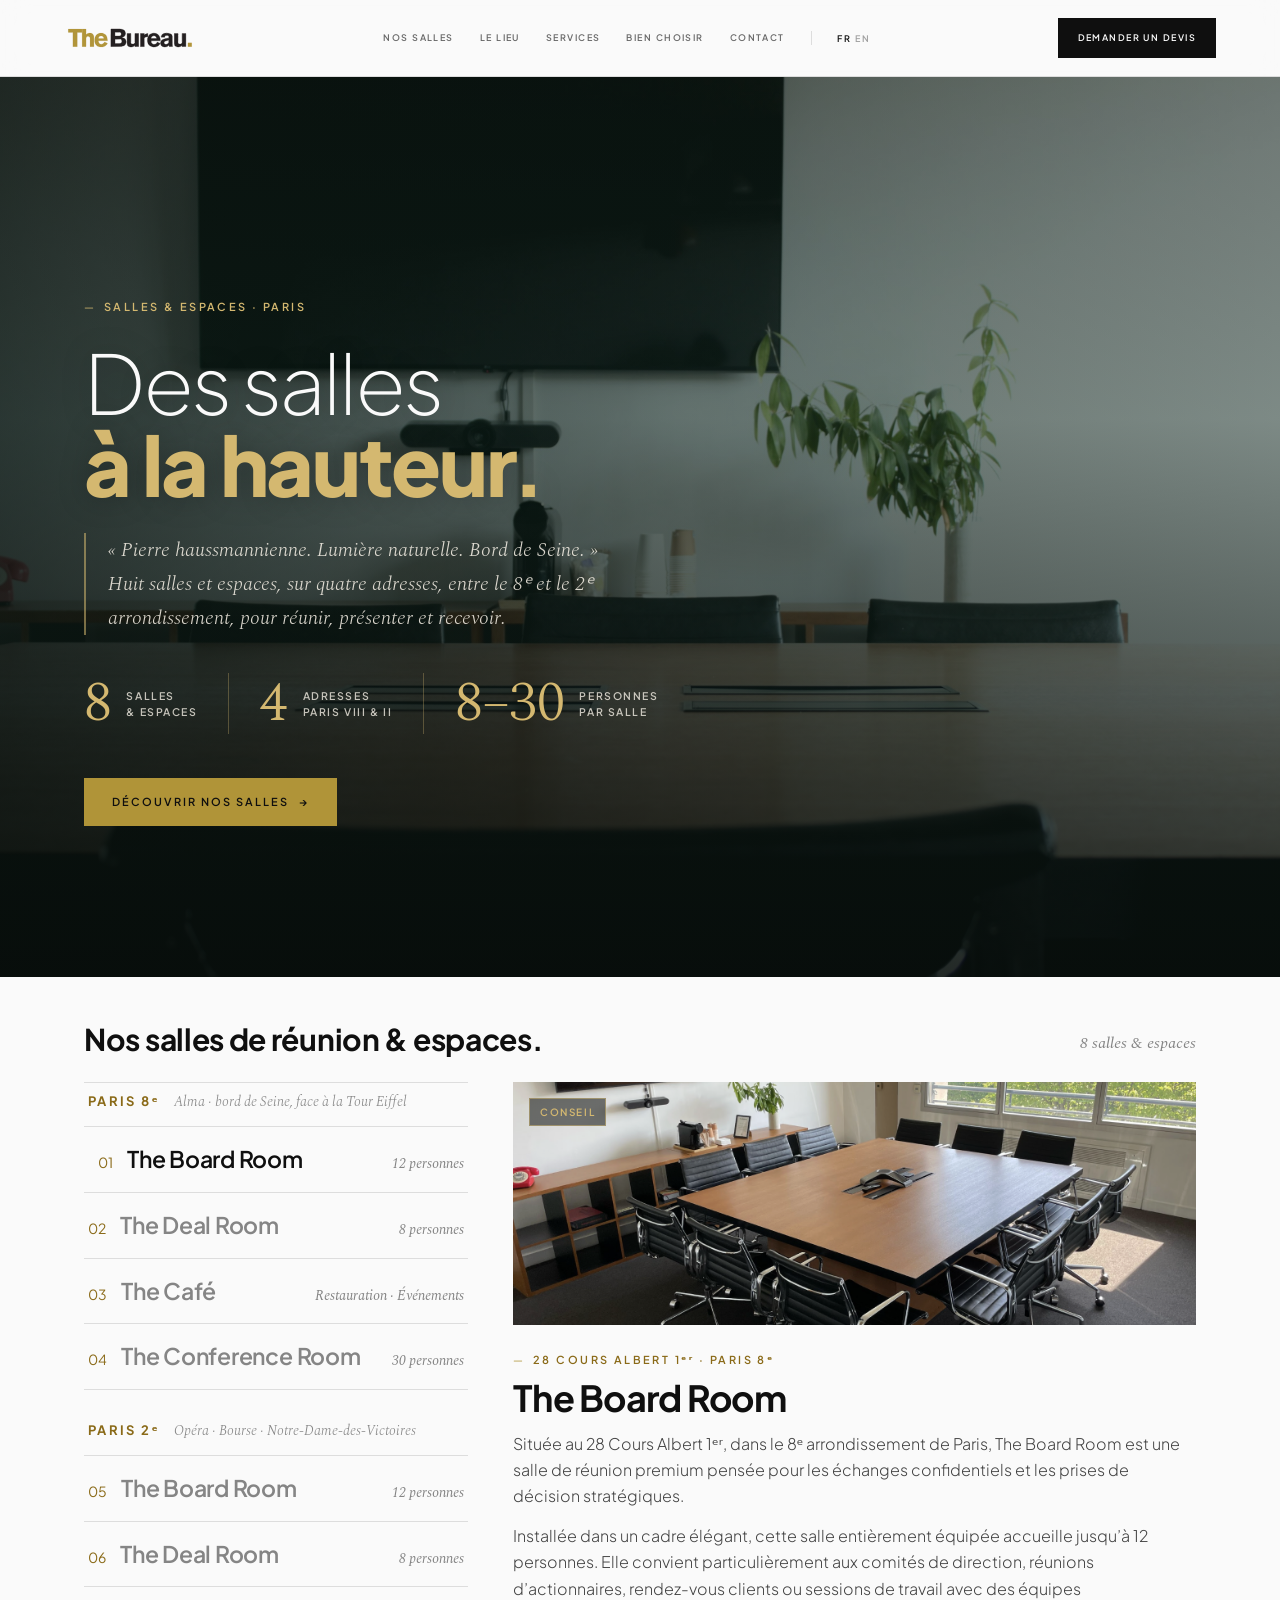
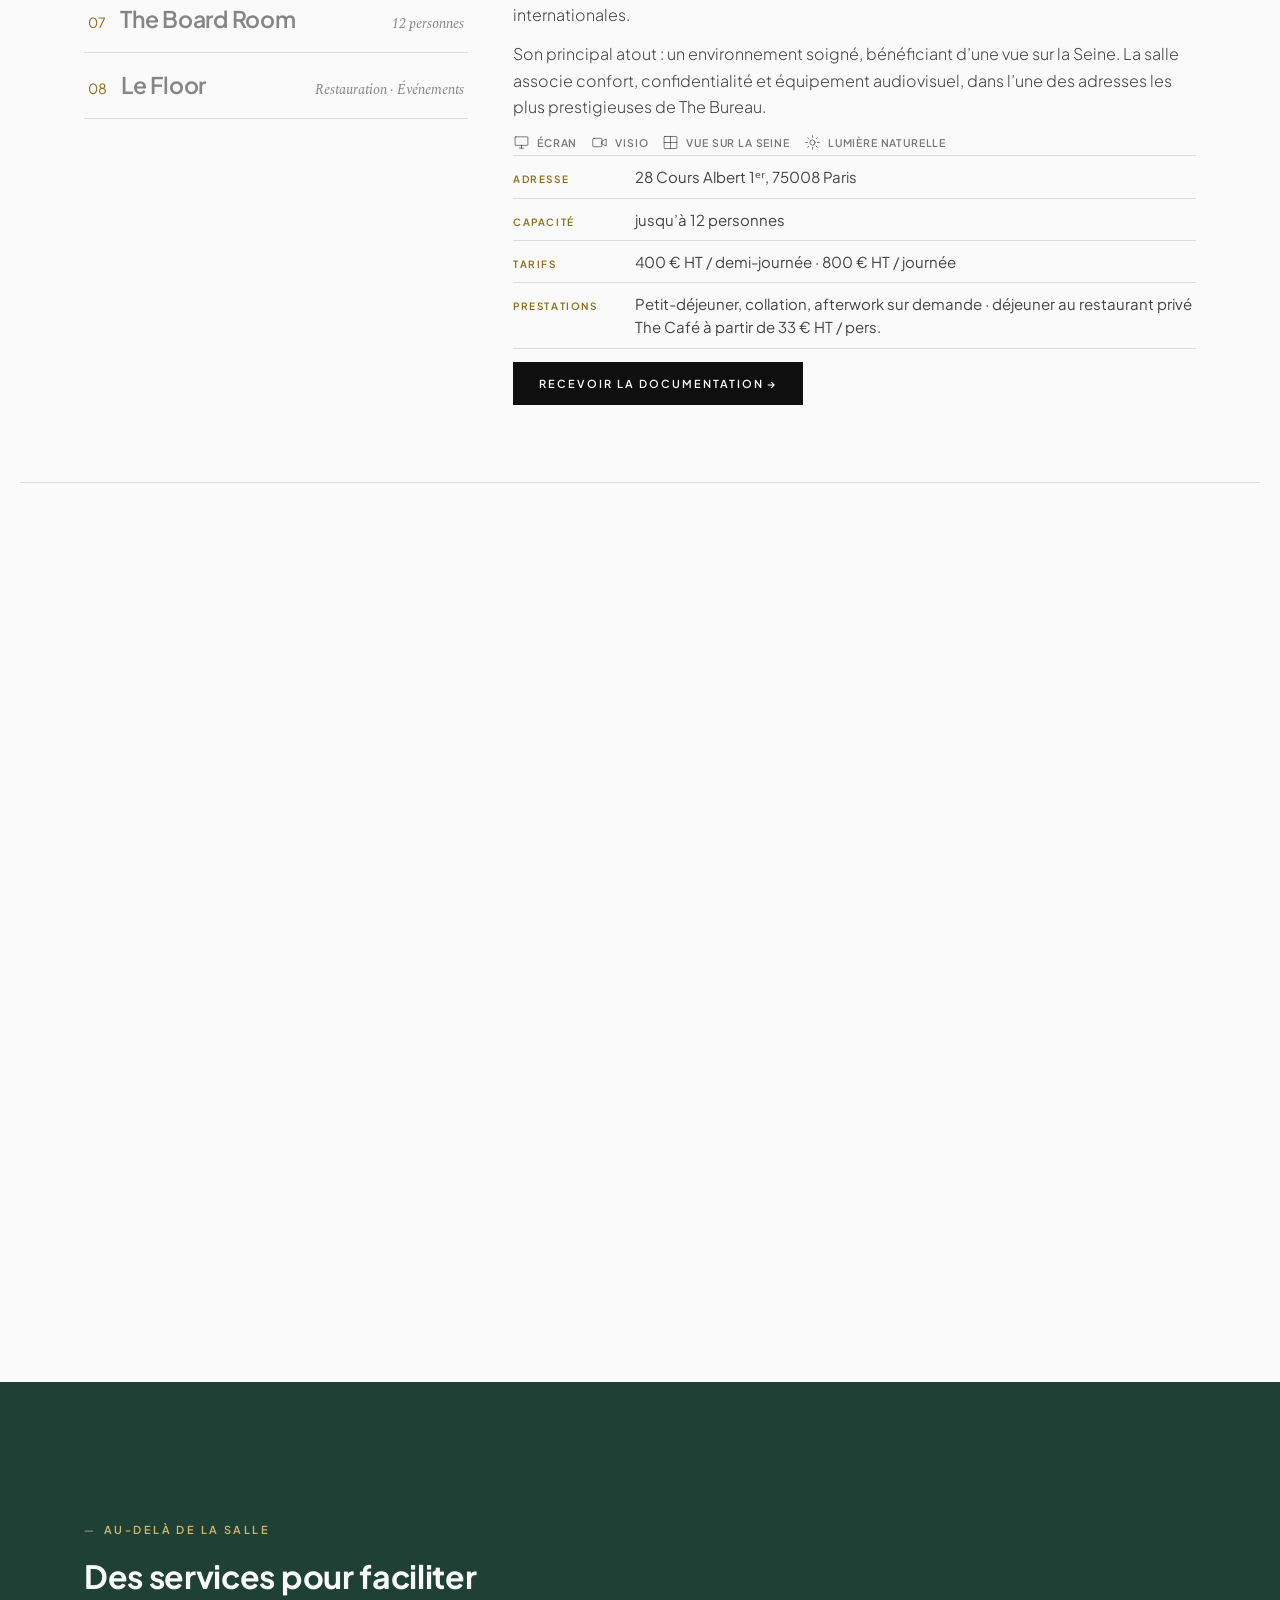
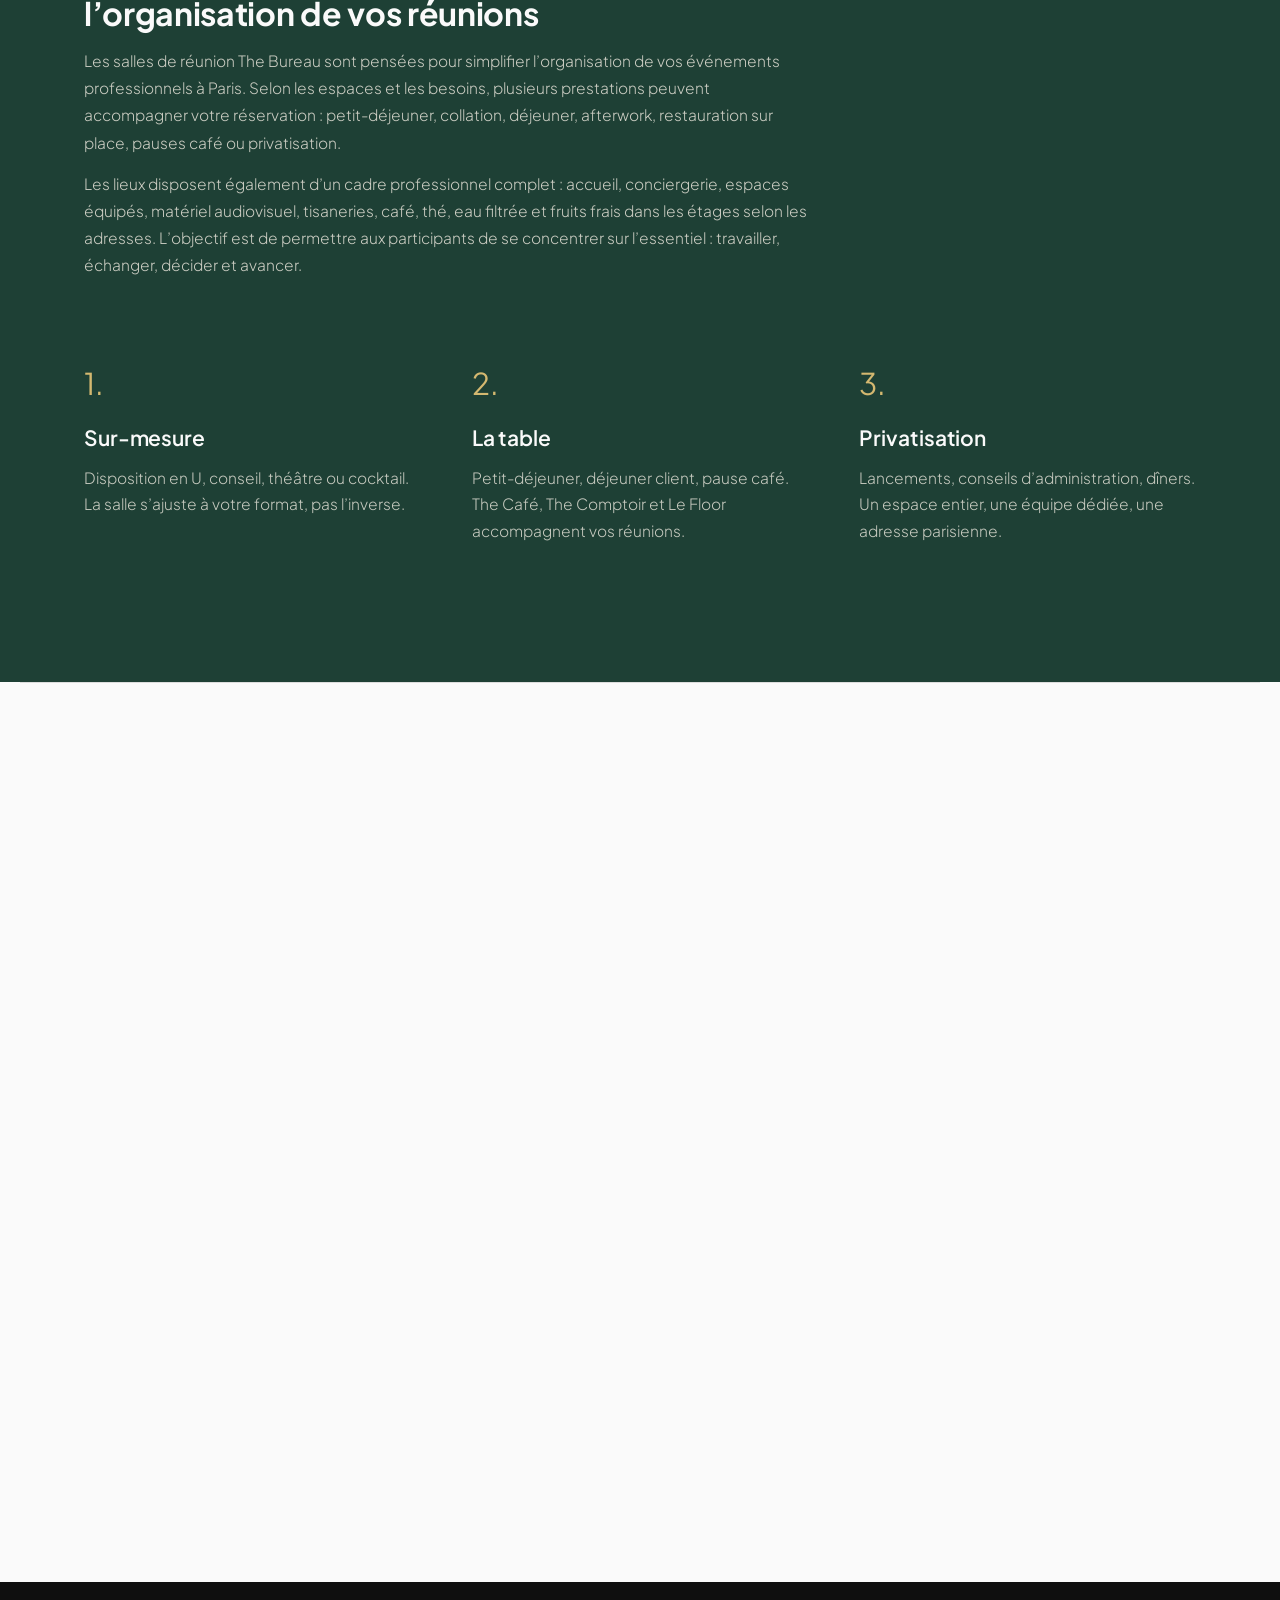
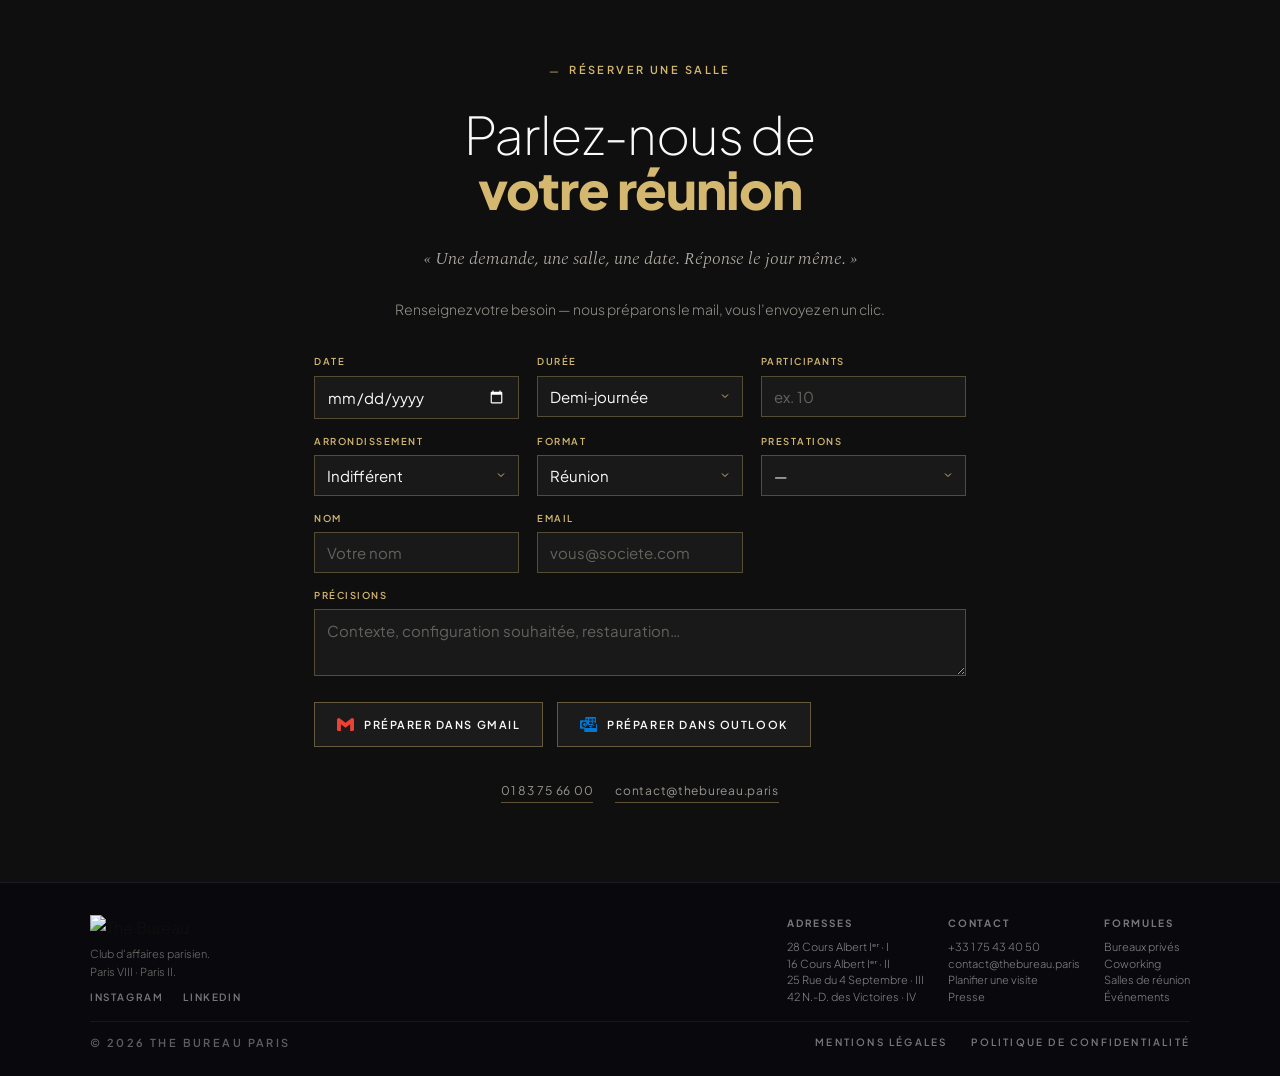
==== commit 7d9c584f: "Footer Webflow exact, titre contact 2 lignes, sélection salle au clic - Footer : reproduction pixel-" ====
--- a/nossalles/Nos Salles.html
+++ b/nossalles/Nos Salles.html
@@ -159,8 +159,8 @@
     <div class="contact__inner">
       <span class="eyelet"><span lang="fr">Réserver une salle</span><span lang="en">Book a room</span></span>
       <h2>
-        <span lang="fr">Dites-nous votre <b>réunion.</b></span>
-        <span lang="en">Tell us about your <b>meeting.</b></span>
+        <span lang="fr">Parlez-nous de<br><b>votre réunion</b></span>
+        <span lang="en">Tell us about<br><b>your meeting</b></span>
       </h2>
       <p class="contact__cite"><span lang="fr">«&nbsp;Une demande, une salle, une date. Réponse le jour même.&nbsp;»</span><span lang="en">«&nbsp;One request, one room, one date. A same-day reply.&nbsp;»</span></p>
       <p class="contact__note"><span lang="fr">Renseignez votre besoin — nous préparons le mail, vous l’envoyez en un clic.</span><span lang="en">Fill in your needs — we draft the email, you send it in one click.</span></p>
@@ -172,45 +172,47 @@
     </div>
   </section>
 
-  <!-- ============ FOOTER ============ -->
-  <footer class="footer" id="adresses">
-    <div class="footer__inner">
-      <div class="footer__top">
-        <div class="footer__brand">
-          <img class="footer__chevrons" src="assets/chevrons.svg" alt="The Bureau">
-          <p class="footer__tag"><span lang="fr">Club d’affaires parisien.<br>Paris VIII · Paris II.</span><span lang="en">A Paris business club.<br>Paris 8 · Paris 2.</span></p>
-          <div class="footer__social">
-            <a href="https://www.instagram.com/thebureau.paris/">Instagram</a>
-            <a href="https://fr.linkedin.com/company/the-bureau-paris">LinkedIn</a>
-          </div>
-        </div>
-        <div class="footer__col">
-          <div class="footer__col-title"><span lang="fr">Adresses</span><span lang="en">Addresses</span></div>
-          <a href="#salles">28 Cours Albert Iᵉʳ · I</a>
-          <a href="#salles">16 Cours Albert Iᵉʳ · II</a>
-          <a href="#salles">25 Rue du 4 Septembre · III</a>
-          <a href="#salles">42 N.-D. des Victoires · IV</a>
-        </div>
-        <div class="footer__col">
-          <div class="footer__col-title">Contact</div>
-          <a href="tel:+33183756600">01 83 75 66 00</a>
-          <a href="mailto:contact@thebureau.paris">contact@thebureau.paris</a>
-          <a href="#contact"><span lang="fr">Planifier une visite</span><span lang="en">Plan a visit</span></a>
-          <a href="#"><span lang="fr">Presse</span><span lang="en">Press</span></a>
-        </div>
-        <div class="footer__col">
-          <div class="footer__col-title"><span lang="fr">Formules</span><span lang="en">Memberships</span></div>
-          <a href="#"><span lang="fr">Bureaux privés</span><span lang="en">Private offices</span></a>
-          <a href="#">Coworking</a>
-          <a href="#salles"><span lang="fr">Salles de réunion</span><span lang="en">Meeting rooms</span></a>
-          <a href="#"><span lang="fr">Événements</span><span lang="en">Events</span></a>
-        </div>
-      </div>
-      <div class="footer__bottom">
-        <span class="eyelet">© 2026 The Bureau Paris</span>
-        <div class="footer__legal">
-          <a href="#"><span lang="fr">Mentions légales</span><span lang="en">Legal</span></a>
-          <a href="#"><span lang="fr">Politique de confidentialité</span><span lang="en">Privacy policy</span></a>
+  <!-- ============ FOOTER — reproduction exacte thebureauparis.webflow.io ============ -->
+  <footer class="tb-footer-1" id="adresses">
+    <div class="tb-footer-inner-1">
+      <div class="tb-footer-top-1">
+        <div class="tb-footer-brand-1">
+          <img src="https://cdn.prod.website-files.com/69d7d8aba80f9b05aebf7a1d/69d7dc0c18de5fb1f4c26d3f_Chevrons_transparent-svg.svg" alt="The Bureau" class="tb-footer-chevrons">
+          <p class="tb-footer-tagline-1">Club d'affaires parisien.<br>Paris VIII · Paris II.</p>
+          <div class="tb-footer-social-1">
+            <a href="https://www.instagram.com/thebureau.paris/" class="tb-footer-social-link-1">Instagram</a>
+            <a href="https://fr.linkedin.com/company/the-bureau-paris" class="tb-footer-social-link-1">LinkedIn</a>
+          </div>
+        </div>
+        <div class="tb-footer-cols-1">
+          <div class="tb-footer-col-1">
+            <div class="tb-footer-col-title-1">Adresses</div>
+            <a href="/28ca1" class="tb-footer-link-1">28 Cours Albert Iᵉʳ · I</a>
+            <a href="/16ca1" class="tb-footer-link-1">16 Cours Albert Iᵉʳ · II</a>
+            <a href="/25sept" class="tb-footer-link-1">25 Rue du 4 Septembre · III</a>
+            <a href="/42ndv" class="tb-footer-link-1">42 N.-D. des Victoires · IV</a>
+          </div>
+          <div class="tb-footer-col-1">
+            <div class="tb-footer-col-title-1">Contact</div>
+            <a href="tel:+33175434050" class="tb-footer-link-1">+33 1 75 43 40 50</a>
+            <a href="mailto:contact@thebureau.paris" class="tb-footer-link-1">contact@thebureau.paris</a>
+            <a href="/28ca1#contact" class="tb-footer-link-1">Planifier une visite</a>
+            <a href="#" class="tb-footer-link-1">Presse</a>
+          </div>
+          <div class="tb-footer-col-1">
+            <div class="tb-footer-col-title-1">Formules</div>
+            <a href="#" class="tb-footer-link-1">Bureaux privés</a>
+            <a href="#" class="tb-footer-link-1">Coworking</a>
+            <a href="#" class="tb-footer-link-1">Salles de réunion</a>
+            <a href="#" class="tb-footer-link-1">Événements</a>
+          </div>
+        </div>
+      </div>
+      <div class="tb-footer-bottom-1">
+        <div class="tb-footer-copy-eye"><span class="tb-eyelet-dot-ft"></span><span class="tb-eyelet-label-ft">© 2026 The Bureau Paris</span></div>
+        <div class="tb-footer-legal-1">
+          <a href="/mentions-legales" class="tb-footer-legal-link-1">Mentions légales</a>
+          <a href="/confidentialite" class="tb-footer-legal-link-1">Politique de confidentialité</a>
         </div>
       </div>
     </div>
--- a/nossalles/assets/salles.css
+++ b/nossalles/assets/salles.css
@@ -416,31 +416,35 @@
 .rooms, .lieu, .slate, .guide, .contact{
   min-height:100vh; display:flex; flex-direction:column; justify-content:center; }
 
-/* ---------- Footer --------------------------------------------------- */
-.footer{ background:var(--footer-bg); color:rgba(245,239,229,0.7); }
-.footer__inner{ max-width:var(--maxw); margin:0 auto; padding:clamp(30px,3.4vw,44px) var(--pad) 22px; }
-.footer__top{ display:grid; grid-template-columns:1fr auto auto auto; gap:24px clamp(40px,5vw,84px); align-items:start; }
-.footer__chevrons{ height:24px; width:auto; opacity:.9; margin-bottom:11px; }
-.footer__tag{ font-family:var(--font-serif); font-style:italic; font-weight:300; font-size:13.5px;
-  line-height:1.5; color:rgba(245,239,229,0.62); }
-.footer__social{ display:flex; gap:16px; margin-top:11px; }
-.footer__social a{ font-family:var(--font-display); font-size:10.5px; letter-spacing:0.04em;
-  border-bottom:1px solid rgba(212,184,112,0.4); padding-bottom:2px; transition:color .25s; }
-.footer__social a:hover{ color:var(--gold-lt); }
-.footer__col-title{ font-family:var(--font-display); font-size:9.5px; font-weight:600;
-  letter-spacing:0.2em; text-transform:uppercase; color:var(--gold-lt); margin-bottom:11px; }
-.footer__col a{ display:block; font-family:var(--font-body); font-size:13.5px; margin-bottom:7px;
-  color:rgba(245,239,229,0.66); transition:color .25s; }
-.footer__col a:hover{ color:var(--gold-lt); }
-.footer__bottom{ display:flex; align-items:center; justify-content:space-between; gap:18px;
-  margin-top:26px; padding-top:16px; border-top:0.5px solid var(--rule-dk); flex-wrap:wrap; }
-.footer__bottom .eyelet{ color:rgba(245,239,229,0.5); }
-.footer__bottom .eyelet::before{ content:none; }
-.footer__legal{ display:flex; gap:22px; }
-.footer__legal a{ font-family:var(--font-display); font-size:11px; letter-spacing:0.04em;
-  color:rgba(245,239,229,0.5); transition:color .25s; }
-.footer__legal a:hover{ color:var(--gold-lt); }
-@media(max-width:780px){ .footer__top{ grid-template-columns:1fr 1fr; gap:28px; } }
+/* ---------- Footer — reproduction exacte (thebureauparis.webflow.io) - */
+.tb-footer-1{background-color:#09080c;border-top:1px solid #ffffff14;padding:32px 56px 24px}
+.tb-footer-inner-1{max-width:1100px;margin:0 auto}
+.tb-footer-top-1{grid-column-gap:28px;grid-row-gap:28px;flex-wrap:wrap;justify-content:space-between;align-items:flex-start;margin-bottom:16px;display:flex}
+.tb-footer-tagline-1{color:#f5efe573;margin:0 0 8px;font-family:Plus Jakarta Sans,system-ui,sans-serif;font-size:11px;font-weight:300;line-height:1.6}
+.tb-footer-social-1{grid-column-gap:20px;grid-row-gap:20px;display:flex}
+.tb-footer-social-link-1{color:#ffffff73;letter-spacing:.16em;text-transform:uppercase;font-family:Plus Jakarta Sans,system-ui,sans-serif;font-size:10px;font-weight:600;text-decoration:none;transition:color .18s}
+.tb-footer-social-link-1:hover{color:#b09438}
+.tb-footer-cols-1{grid-column-gap:24px;grid-row-gap:48px;flex-wrap:wrap;display:flex}
+.tb-footer-col-1{flex-direction:column;display:flex}
+.tb-footer-col-title-1{color:#ffffff73;letter-spacing:.18em;text-transform:uppercase;margin-bottom:8px;font-family:Plus Jakarta Sans,system-ui,sans-serif;font-size:10px;font-weight:700}
+.tb-footer-link-1{color:#ffffff80;font-family:Plus Jakarta Sans,system-ui,sans-serif;font-size:11px;font-weight:300;line-height:1.5;text-decoration:none;transition:color .18s}
+.tb-footer-link-1:hover{color:#d4b870}
+.tb-footer-bottom-1{grid-column-gap:8px;grid-row-gap:8px;border-top:.5px solid #ffffff0f;flex-wrap:wrap;justify-content:space-between;padding-top:12px;display:flex}
+.tb-footer-copy-eye{grid-column-gap:8px;grid-row-gap:8px;align-items:center;display:flex}
+.tb-eyelet-dot-ft{background-color:#d4b8708c;border-radius:50%;flex-shrink:0;width:16px;height:1.5px;display:none}
+.tb-eyelet-label-ft{color:#ffffff59;letter-spacing:.22em;text-transform:uppercase;font-family:Plus Jakarta Sans,system-ui,sans-serif;font-size:11px;font-weight:600}
+.tb-footer-legal-1{grid-column-gap:24px;grid-row-gap:24px;display:flex}
+.tb-footer-legal-link-1{color:#ffffff73;letter-spacing:.22em;text-transform:uppercase;font-family:Plus Jakarta Sans,system-ui,sans-serif;font-size:10px;font-weight:600;text-decoration:none;transition:color .18s}
+.tb-footer-legal-link-1:hover{color:#b09438}
+.tb-footer-chevrons{width:auto;height:20px;margin-bottom:10px;display:block}
+@media screen and (max-width:767px){
+  .tb-footer-1{padding-top:36px;padding-left:20px;padding-right:20px}
+  .tb-footer-top-1{flex-direction:column;align-items:flex-start}
+  .tb-footer-tagline-1{text-align:left}
+  .tb-footer-cols-1{grid-column-gap:24px;grid-row-gap:24px}
+  .tb-footer-bottom-1,.tb-footer-legal-1{grid-column-gap:8px;grid-row-gap:8px;flex-direction:column;align-items:center}
+  .tb-footer-chevrons{margin-left:auto;margin-right:auto}
+}
 
 /* ---------- reveal on scroll ---------------------------------------- */
 @media(prefers-reduced-motion:no-preference){
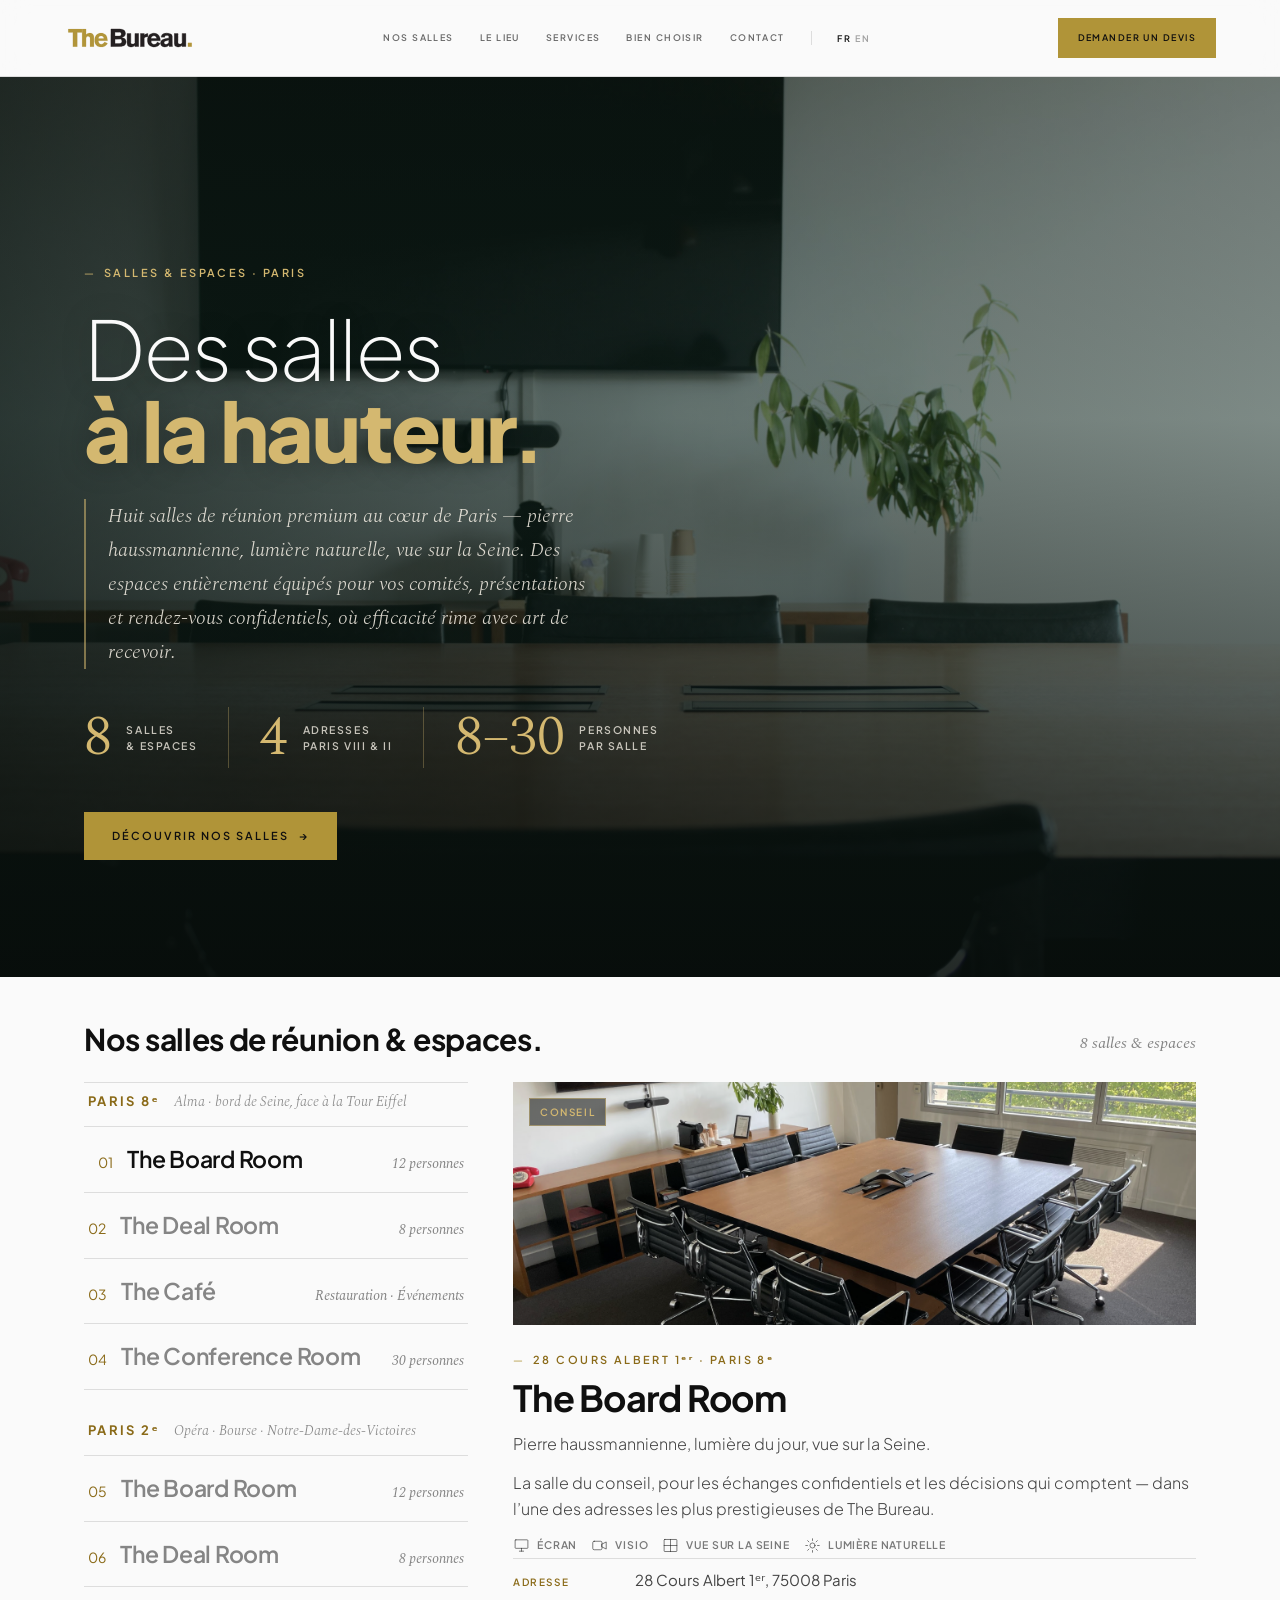
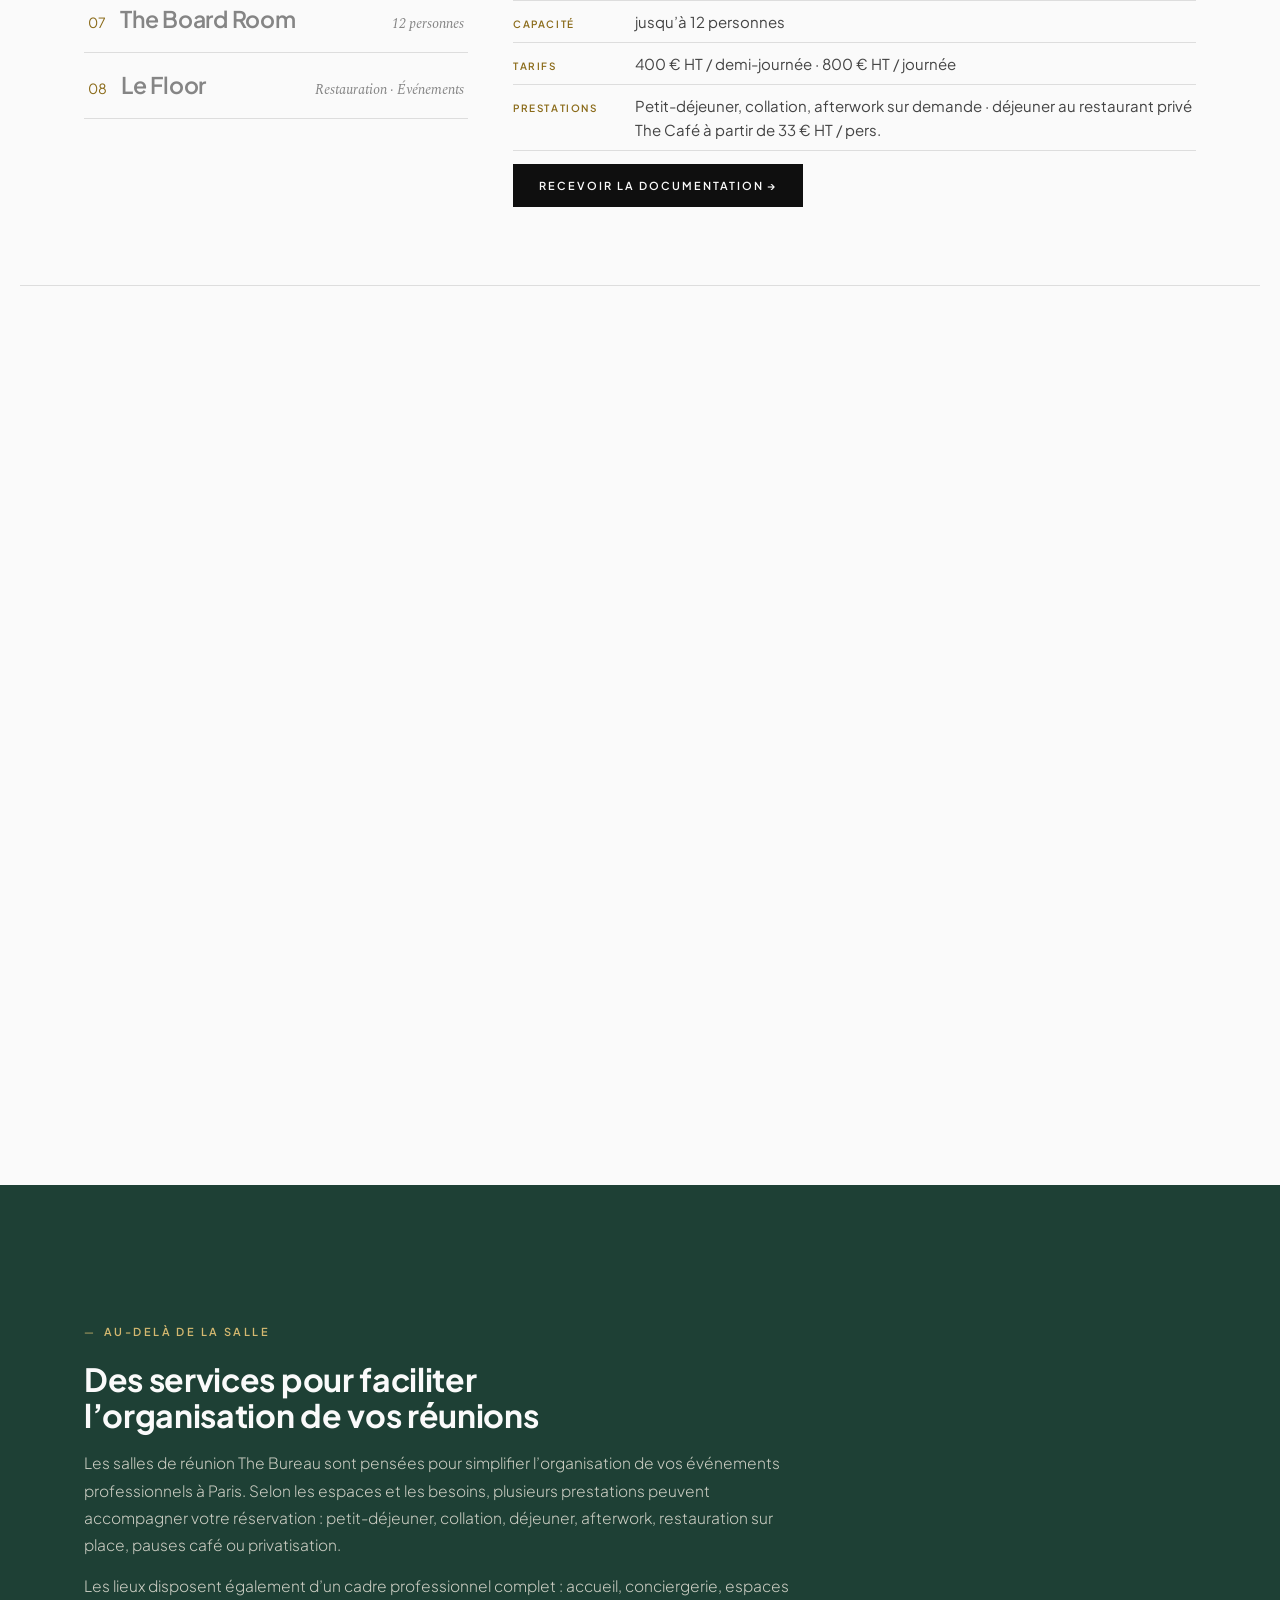
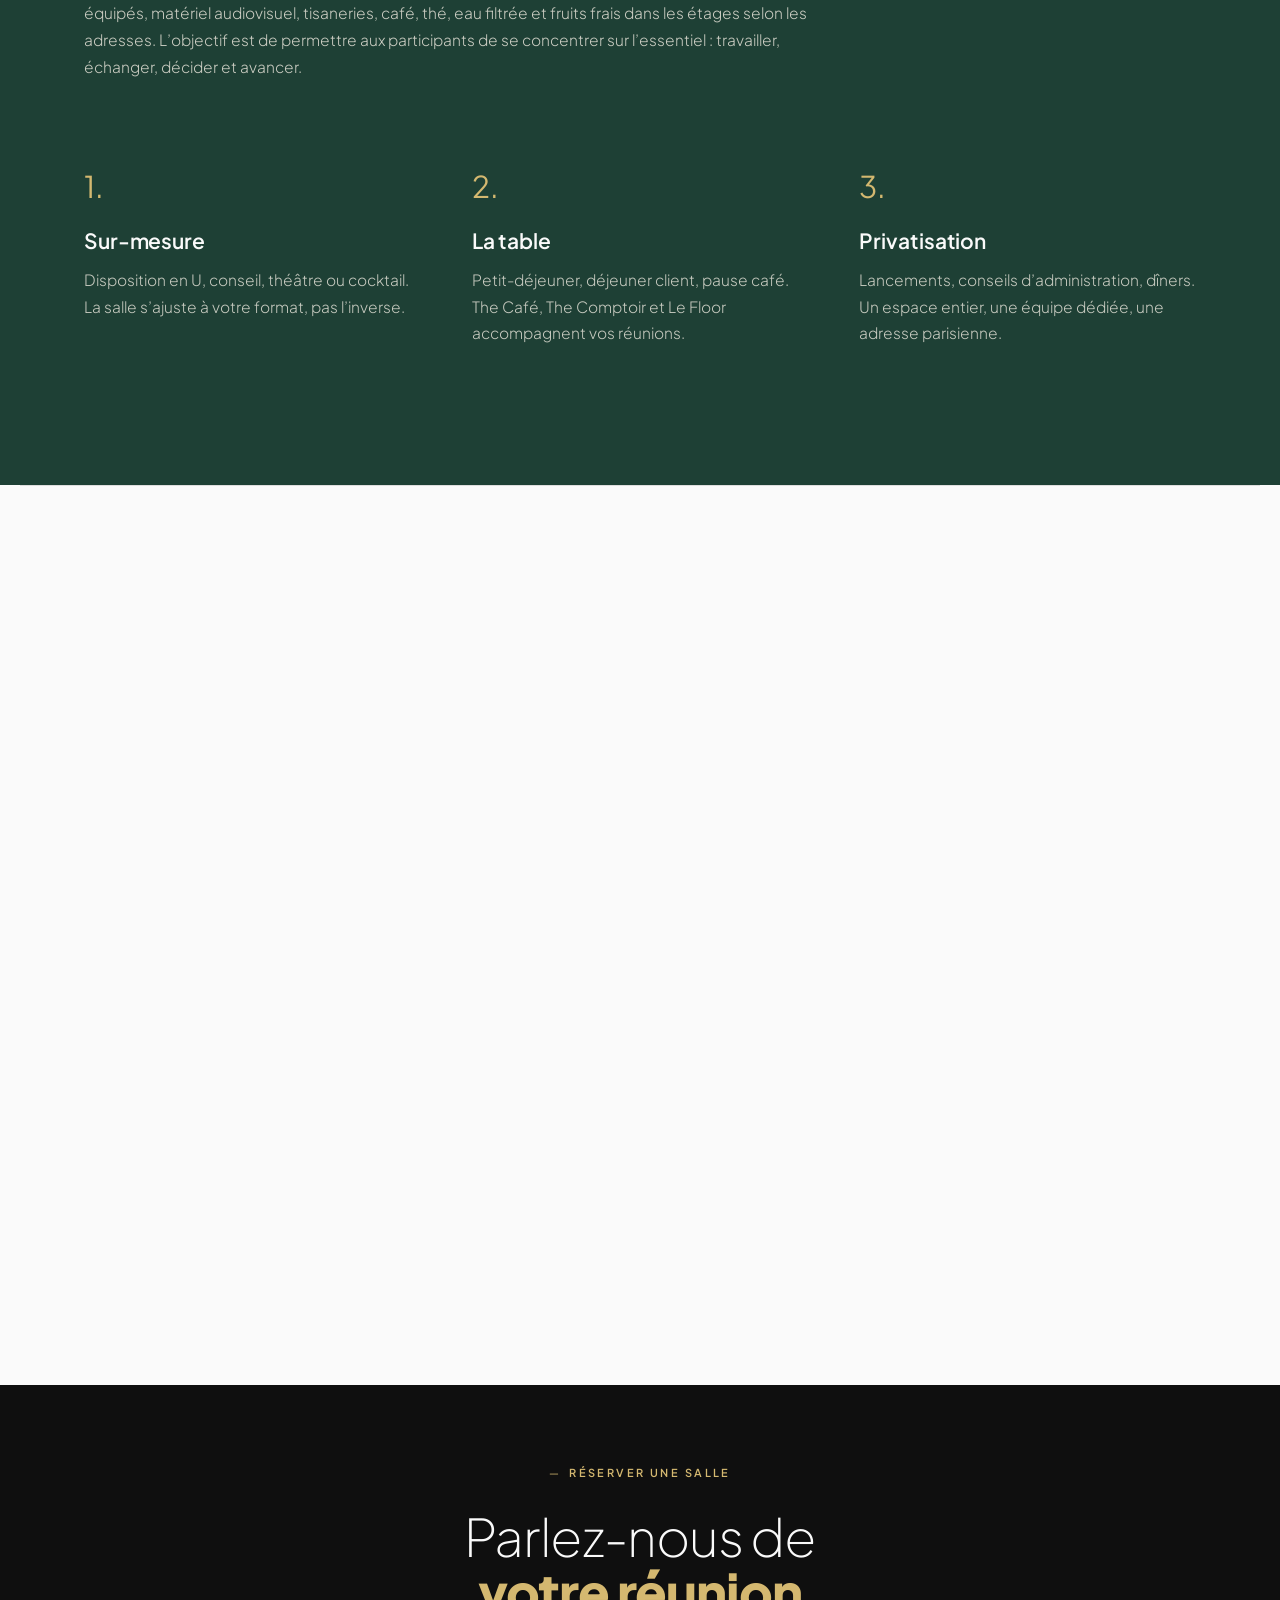
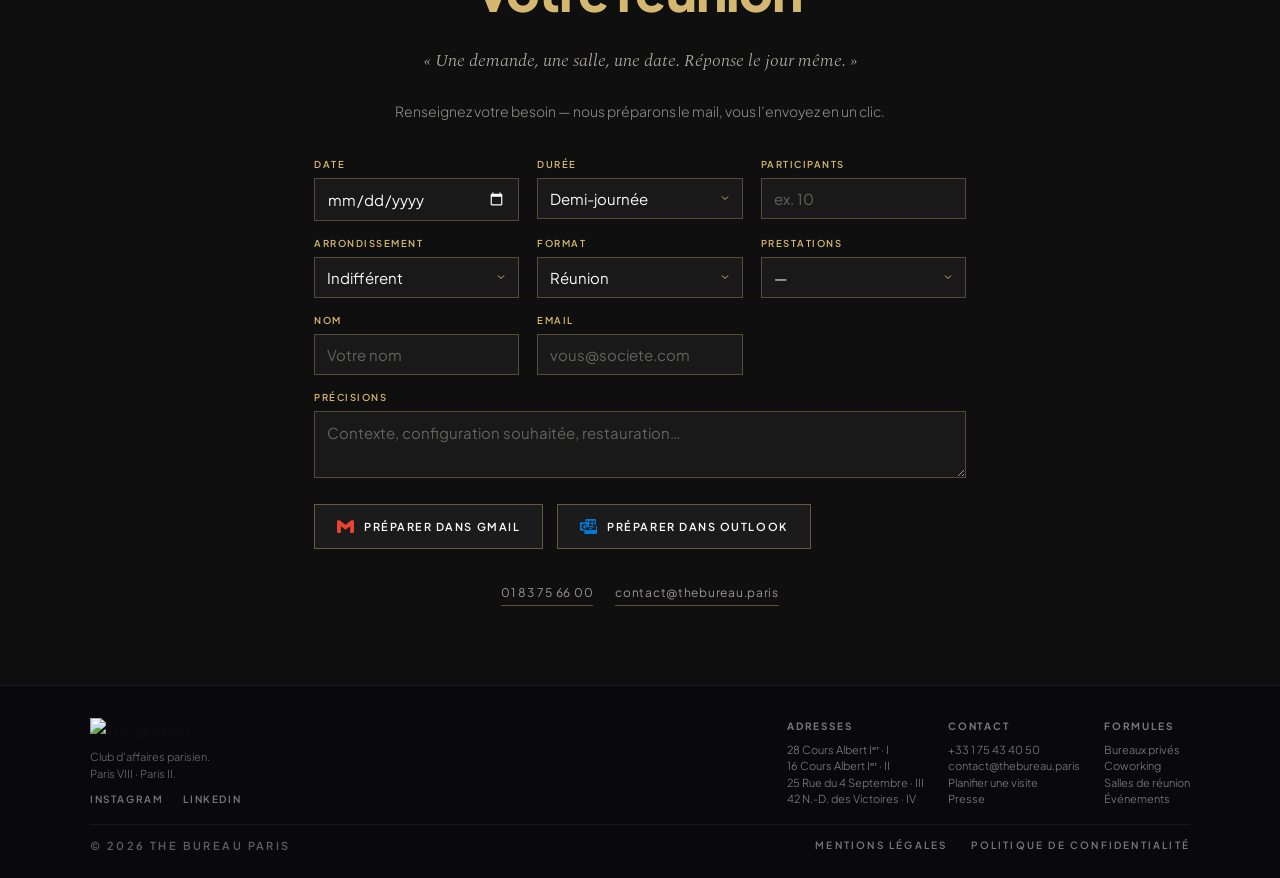
==== commit 81d96084: "Réécriture éditoriale des textes + CTA header doré + nouveau lede hero - Salles : descriptions resse" ====
--- a/nossalles/Nos Salles.html
+++ b/nossalles/Nos Salles.html
@@ -32,8 +32,8 @@
         <span class="bold" lang="fr">à la hauteur.</span><span class="bold" lang="en">rise to it.</span>
       </h1>
       <p class="hero__lede">
-        <span lang="fr">«&nbsp;Pierre haussmannienne. Lumière naturelle. Bord de Seine.&nbsp;» Huit salles et espaces, sur quatre adresses, entre le 8ᵉ et le 2ᵉ arrondissement, pour réunir, présenter et recevoir.</span>
-        <span lang="en">«&nbsp;Haussmannian stone. Natural light. By the Seine.&nbsp;» Eight rooms and spaces, across four addresses, between the 8th and 2nd arrondissements, to meet, present and host.</span>
+        <span lang="fr">Huit salles de réunion premium au cœur de Paris — pierre haussmannienne, lumière naturelle, vue sur la Seine. Des espaces entièrement équipés pour vos comités, présentations et rendez-vous confidentiels, où efficacité rime avec art de recevoir.</span>
+        <span lang="en">Eight premium meeting rooms in the heart of Paris — Haussmannian stone, natural light, a view over the Seine. Fully equipped spaces for your committees, presentations and confidential meetings, where efficiency meets the art of hosting.</span>
       </p>
       <div class="hero__meta">
         <span class="stat">
@@ -136,19 +136,19 @@
       <div class="guide__list">
         <div class="guide__item">
           <div class="guide__k"><span lang="fr">Comité de direction</span><span lang="en">Board committee</span><small><span lang="fr">jusqu’à 12 personnes</span><span lang="en">up to 12 guests</span></small></div>
-          <div class="guide__v"><span lang="fr">Pour un comité de direction ou une réunion stratégique jusqu’à 12 personnes, les Board Rooms du 28 Cours Albert 1ᵉʳ, du 25 rue du 4 Septembre ou du 42 rue Notre-Dame des Victoires offrent un cadre confidentiel et élégant.</span><span lang="en">For a board committee or a strategy meeting of up to 12, the Board Rooms at 28 Cours Albert 1ᵉʳ, 25 rue du 4 Septembre or 42 rue Notre-Dame des Victoires offer a confidential, elegant setting.</span></div>
+          <div class="guide__v"><span lang="fr">Nos Board Rooms, dans le 8ᵉ comme dans le 2ᵉ : un cadre confidentiel et élégant pour les décisions stratégiques.</span><span lang="en">Our Board Rooms, in the 8th and the 2nd: a confidential, elegant setting for strategic decisions.</span></div>
         </div>
         <div class="guide__item">
           <div class="guide__k"><span lang="fr">Petit comité</span><span lang="en">Small committee</span><small><span lang="fr">jusqu’à 8 personnes</span><span lang="en">up to 8 guests</span></small></div>
-          <div class="guide__v"><span lang="fr">Pour une réunion en petit comité jusqu’à 8 personnes, les Deal Rooms du 16 Cours Albert 1ᵉʳ et du 25 rue du 4 Septembre sont particulièrement adaptées. Elles permettent d’organiser un rendez-vous plus resserré, dans un environnement soigné et propice à la concentration.</span><span lang="en">For a small-committee meeting of up to 8, the Deal Rooms at 16 Cours Albert 1ᵉʳ and 25 rue du 4 Septembre are especially well suited — a tighter setting, refined and conducive to focus.</span></div>
+          <div class="guide__v"><span lang="fr">Nos Deal Rooms, plus intimistes, pour un rendez-vous resserré et propice à la concentration.</span><span lang="en">Our Deal Rooms, more intimate, for a tighter meeting that favours focus.</span></div>
         </div>
         <div class="guide__item">
           <div class="guide__k"><span lang="fr">Format élargi</span><span lang="en">Larger format</span><small><span lang="fr">jusqu’à 30 personnes</span><span lang="en">up to 30 guests</span></small></div>
-          <div class="guide__v"><span lang="fr">Pour un format plus large, The Conference Room du 28 Cours Albert 1ᵉʳ accueille jusqu’à 30 personnes et convient aux présentations, formations, conférences ou réunions d’équipe.</span><span lang="en">For a larger format, The Conference Room at 28 Cours Albert 1ᵉʳ holds up to 30 and suits presentations, training, conferences or team meetings.</span></div>
+          <div class="guide__v"><span lang="fr">The Conference Room (28 Cours Albert 1ᵉʳ) accueille jusqu’à 30 personnes : présentations, conférences et formations.</span><span lang="en">The Conference Room (28 Cours Albert 1ᵉʳ) holds up to 30: presentations, conferences and training.</span></div>
         </div>
         <div class="guide__item">
           <div class="guide__k"><span lang="fr">Moment convivial</span><span lang="en">Convivial moment</span><small><span lang="fr">restauration & privatisation</span><span lang="en">dining & private hire</span></small></div>
-          <div class="guide__v"><span lang="fr">Pour un moment plus convivial, The Café et Le Floor permettent d’associer l’événement professionnel à une expérience de restauration, de pause ou de privatisation.</span><span lang="en">For a more convivial moment, The Café and Le Floor pair a professional event with a dining, break or private-hire experience.</span></div>
+          <div class="guide__v"><span lang="fr">The Café et Le Floor : restauration, pause ou privatisation autour de votre événement.</span><span lang="en">The Café and Le Floor: dining, a break or private hire around your event.</span></div>
         </div>
       </div>
     </div>
--- a/nossalles/assets/salles.css
+++ b/nossalles/assets/salles.css
@@ -95,9 +95,9 @@
   letter-spacing:0.16em; color:rgba(15,15,15,0.38); transition:color .2s; }
 .nav__lang button.is-active{ color:var(--ink); }
 .nav__cta{ font-family:var(--font-display); font-size:9px; font-weight:600;
-  letter-spacing:0.16em; text-transform:uppercase; color:var(--white);
-  background:var(--ink); padding:13px 20px; transition:opacity .25s; }
-.nav__cta:hover{ opacity:.82; }
+  letter-spacing:0.16em; text-transform:uppercase; color:var(--ink);
+  background:var(--gold); padding:13px 20px; transition:opacity .25s; }
+.nav__cta:hover{ opacity:.88; }
 @media(max-width:880px){ .nav__links{ display:none; } }
 
 /* ---------- Hero — pleine page, photo + filtre jade ----------------- */
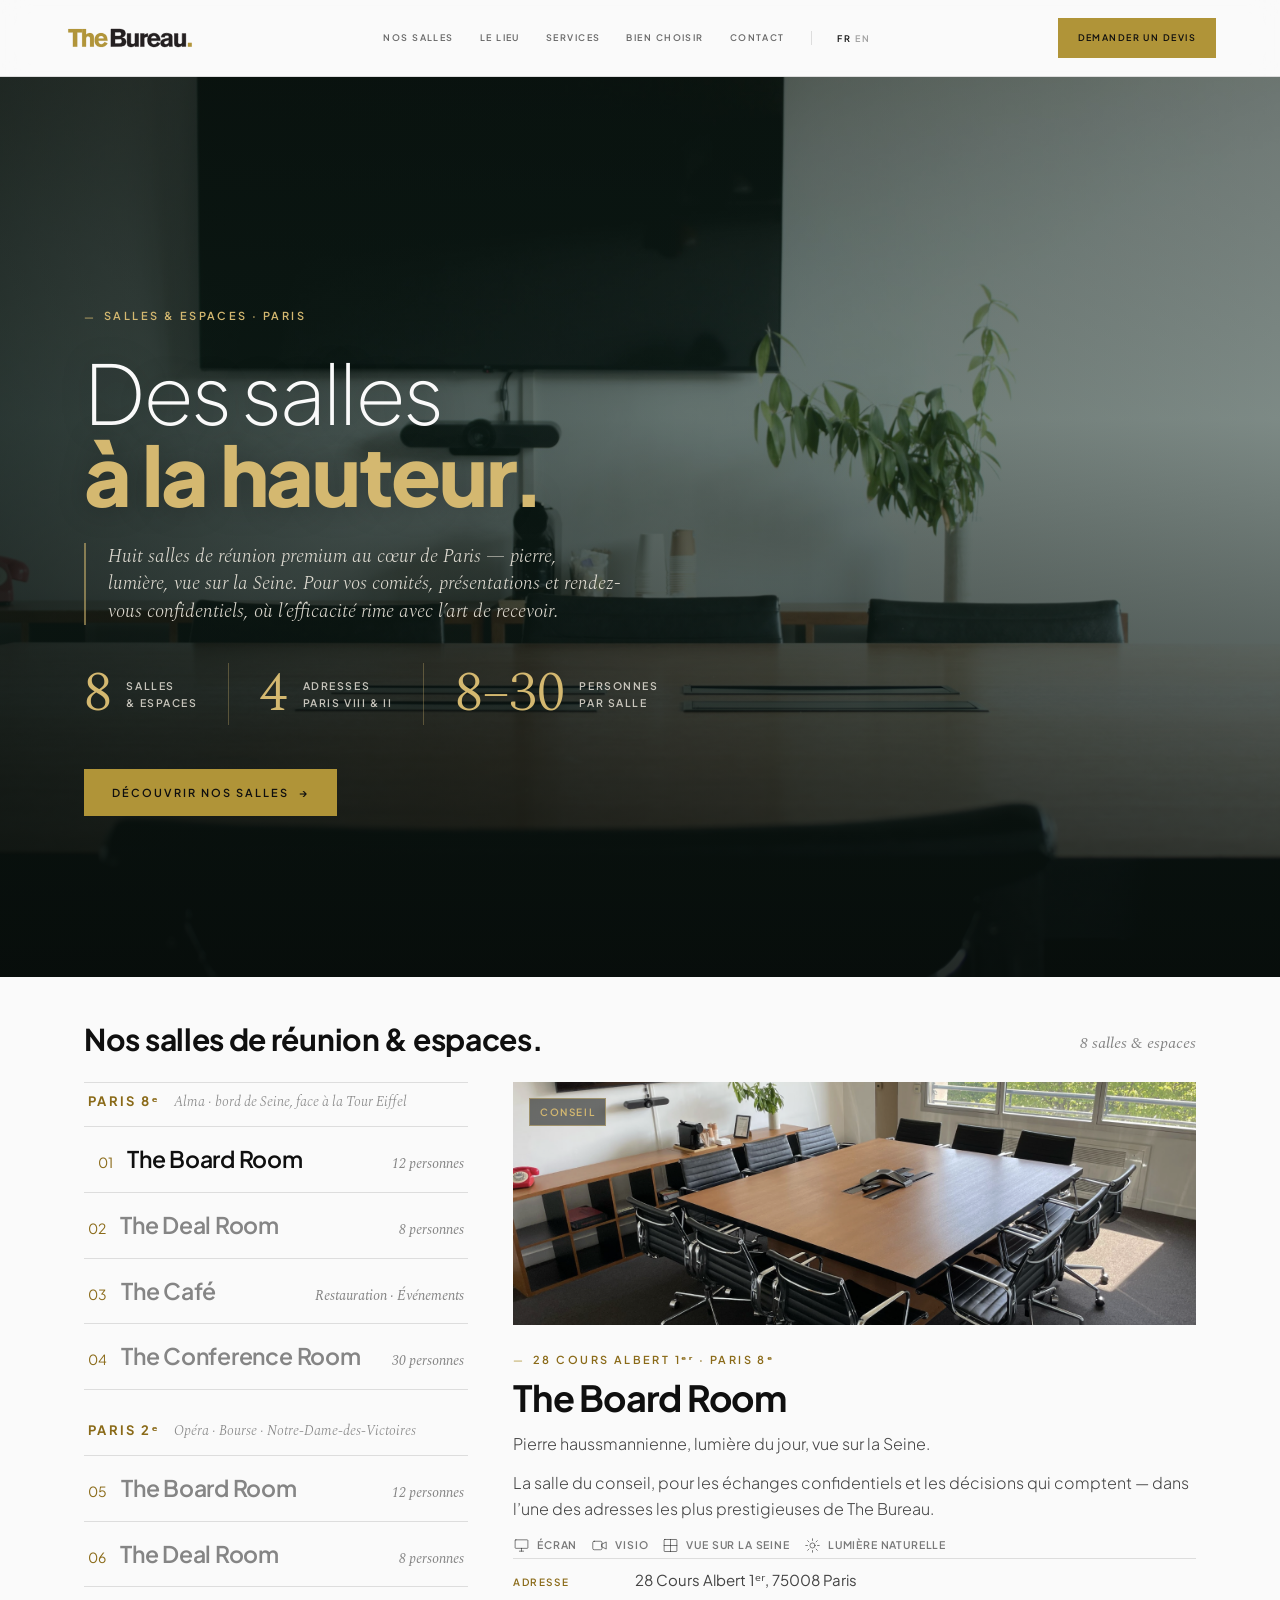
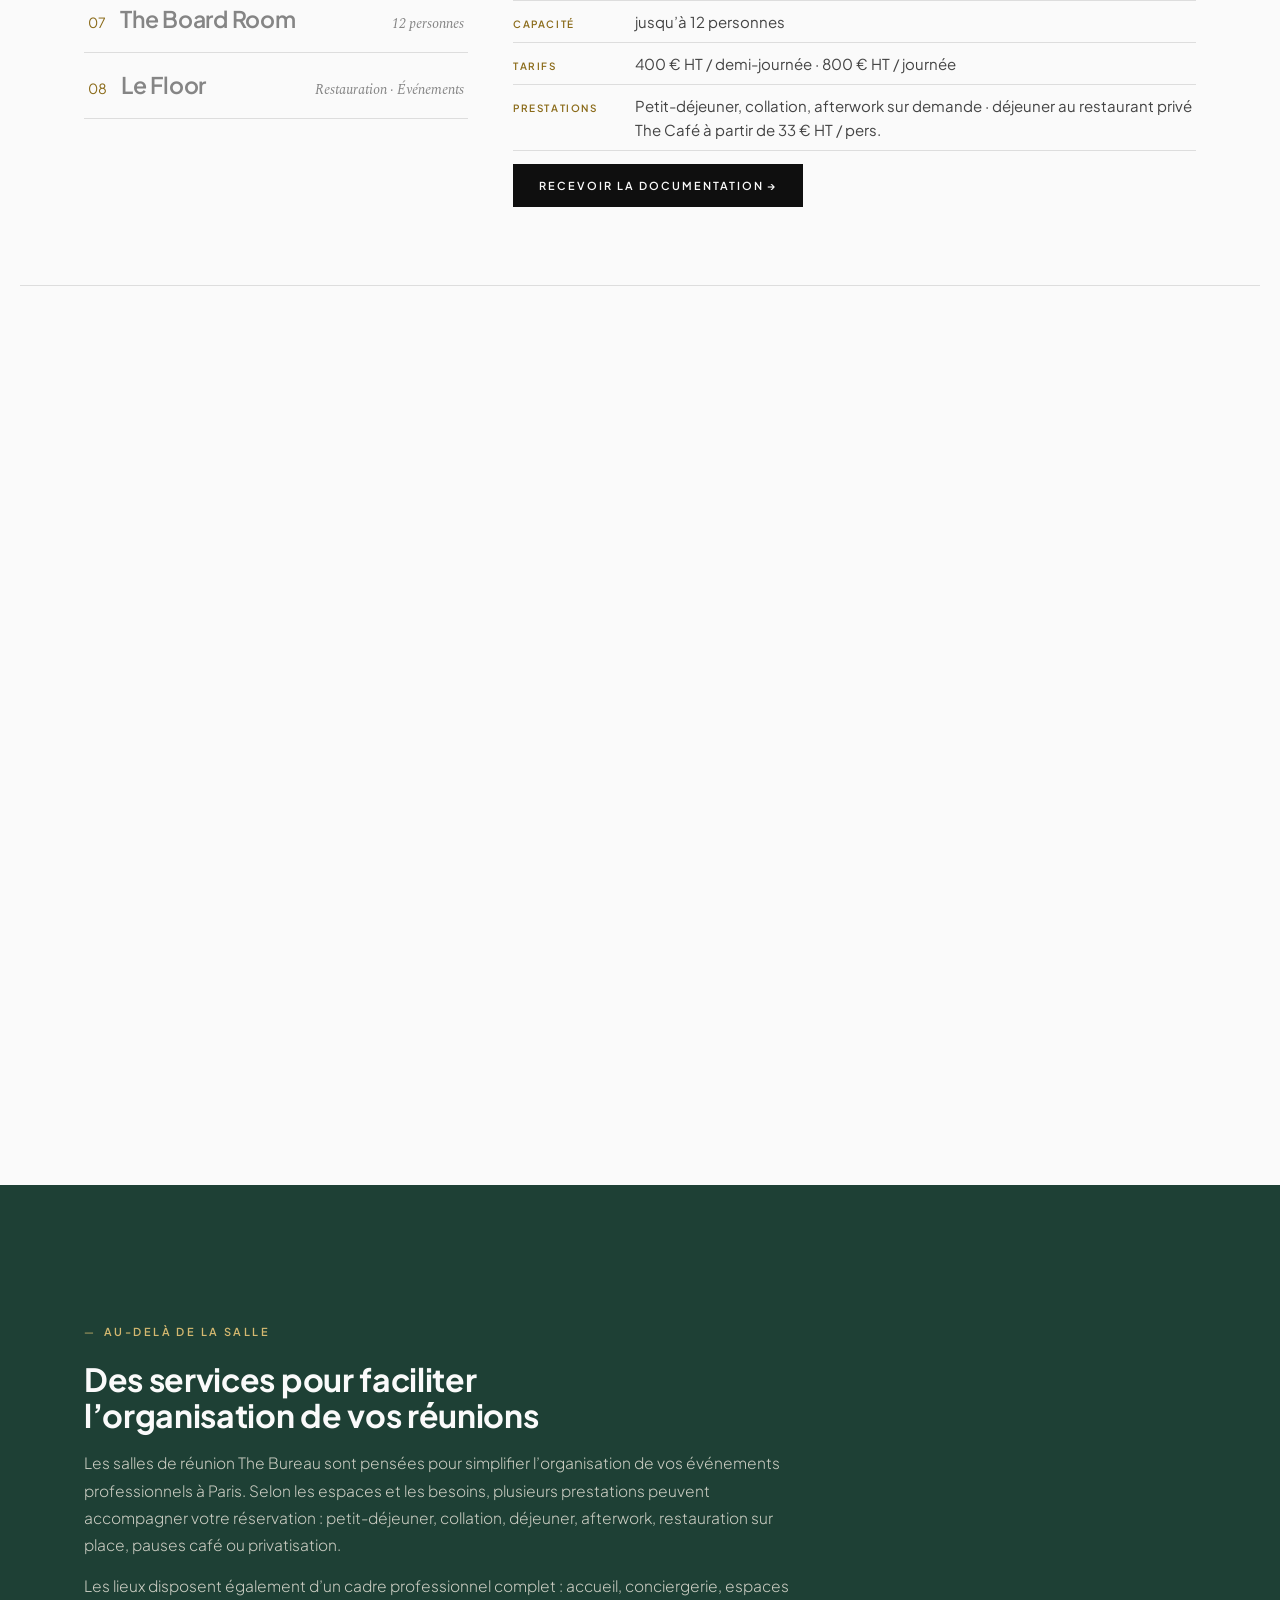
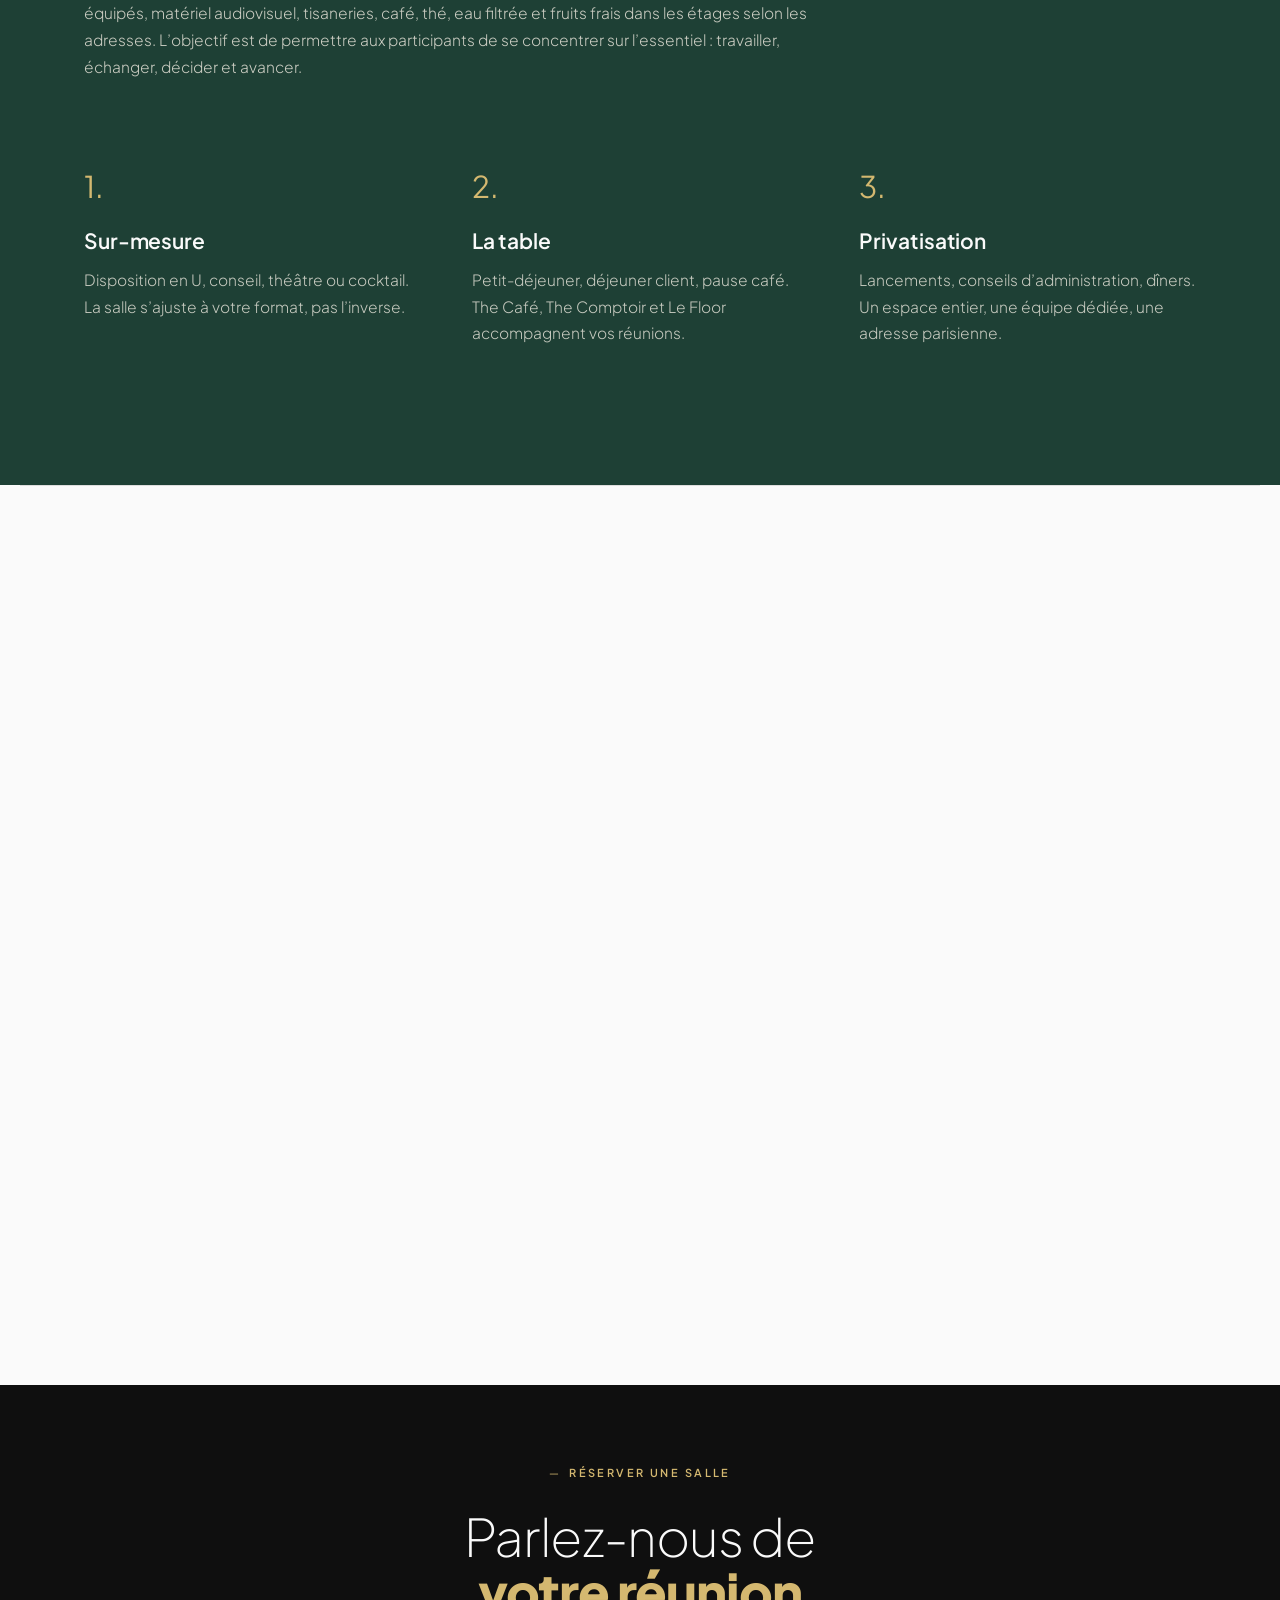
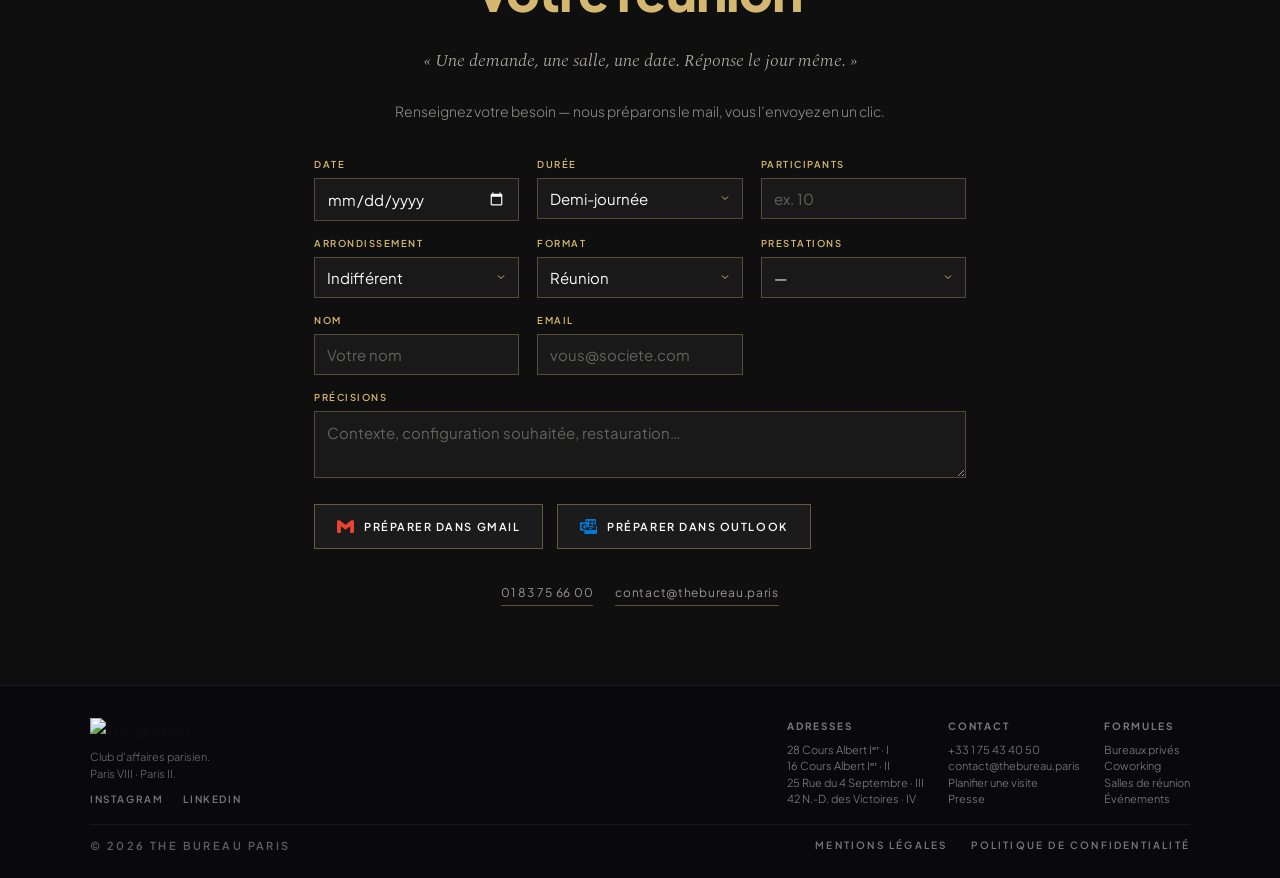
==== commit 93562b87: "Hero lede compact + meilleurs renvois de texte - Lede raccourci, interligne resserré (1.45), max ~4 " ====
--- a/nossalles/Nos Salles.html
+++ b/nossalles/Nos Salles.html
@@ -32,8 +32,8 @@
         <span class="bold" lang="fr">à la hauteur.</span><span class="bold" lang="en">rise to it.</span>
       </h1>
       <p class="hero__lede">
-        <span lang="fr">Huit salles de réunion premium au cœur de Paris — pierre haussmannienne, lumière naturelle, vue sur la Seine. Des espaces entièrement équipés pour vos comités, présentations et rendez-vous confidentiels, où efficacité rime avec art de recevoir.</span>
-        <span lang="en">Eight premium meeting rooms in the heart of Paris — Haussmannian stone, natural light, a view over the Seine. Fully equipped spaces for your committees, presentations and confidential meetings, where efficiency meets the art of hosting.</span>
+        <span lang="fr">Huit salles de réunion premium au cœur de Paris — pierre, lumière, vue sur la Seine. Pour vos comités, présentations et rendez-vous confidentiels, où l’efficacité rime avec l’art de recevoir.</span>
+        <span lang="en">Eight premium meeting rooms in the heart of Paris — stone, light, a view over the Seine. For your committees, presentations and confidential meetings, where efficiency meets the art of hosting.</span>
       </p>
       <div class="hero__meta">
         <span class="stat">
@@ -135,12 +135,12 @@
       <p class="guide__lead"><span lang="fr">Le choix de votre salle dépend avant tout du format de votre réunion, du nombre de participants et de l’ambiance recherchée.</span><span lang="en">Your choice of room depends above all on the format of your meeting, the number of participants and the atmosphere you’re after.</span></p>
       <div class="guide__list">
         <div class="guide__item">
+          <div class="guide__k"><span lang="fr">Petit comité</span><span lang="en">Small committee</span><small><span lang="fr">jusqu’à 8 personnes</span><span lang="en">up to 8 guests</span></small></div>
+          <div class="guide__v"><span lang="fr">Nos Deal Rooms, plus intimistes, pour un rendez-vous resserré et propice à la concentration.</span><span lang="en">Our Deal Rooms, more intimate, for a tighter meeting that favours focus.</span></div>
+        </div>
+        <div class="guide__item">
           <div class="guide__k"><span lang="fr">Comité de direction</span><span lang="en">Board committee</span><small><span lang="fr">jusqu’à 12 personnes</span><span lang="en">up to 12 guests</span></small></div>
           <div class="guide__v"><span lang="fr">Nos Board Rooms, dans le 8ᵉ comme dans le 2ᵉ : un cadre confidentiel et élégant pour les décisions stratégiques.</span><span lang="en">Our Board Rooms, in the 8th and the 2nd: a confidential, elegant setting for strategic decisions.</span></div>
-        </div>
-        <div class="guide__item">
-          <div class="guide__k"><span lang="fr">Petit comité</span><span lang="en">Small committee</span><small><span lang="fr">jusqu’à 8 personnes</span><span lang="en">up to 8 guests</span></small></div>
-          <div class="guide__v"><span lang="fr">Nos Deal Rooms, plus intimistes, pour un rendez-vous resserré et propice à la concentration.</span><span lang="en">Our Deal Rooms, more intimate, for a tighter meeting that favours focus.</span></div>
         </div>
         <div class="guide__item">
           <div class="guide__k"><span lang="fr">Format élargi</span><span lang="en">Larger format</span><small><span lang="fr">jusqu’à 30 personnes</span><span lang="en">up to 30 guests</span></small></div>
--- a/nossalles/assets/salles.css
+++ b/nossalles/assets/salles.css
@@ -51,6 +51,10 @@
 a{ color:inherit; text-decoration:none; }
 h1,h2,h3,h4{ margin:0; font-family:var(--font-display); font-weight:400; }
 p{ margin:0; }
+
+/* Renvois de texte : éviter les orphelins/veuves sur toute la page */
+h1,h2,h3,h4,.prose__title,.rooms__title,.slate__title,.guide__lead,.lieu__lead,.contact__cite{ text-wrap:balance; }
+p,.idx-info__desc,.meta__v,.guide__v,.lieu__pt p,.prose__body p,.slate__col p,.slate__lead{ text-wrap:pretty; }
 
 /* language toggle visibility */
 body[data-lang="fr"] [lang="en"]{ display:none !important; }
@@ -118,10 +122,10 @@
   text-shadow:0 1px 30px rgba(0,0,0,0.28); }
 .hero h1 .light{ font-weight:200; color:var(--white); display:block; }
 .hero h1 .bold{ font-weight:800; color:var(--gold-lt); display:block; }
-.hero__lede{ margin-top:28px; max-width:52ch;
+.hero__lede{ margin-top:28px; max-width:56ch;
   font-family:var(--font-serif); font-weight:300; font-style:italic;
-  font-size:clamp(17px,1.6vw,20px); line-height:1.7; color:rgba(245,239,229,0.88);
-  border-left:2px solid rgba(212,184,112,0.55); padding-left:22px; }
+  font-size:clamp(17px,1.55vw,19px); line-height:1.45; color:rgba(245,239,229,0.88);
+  border-left:2px solid rgba(212,184,112,0.55); padding-left:22px; text-wrap:balance; }
 .hero__meta{ margin-top:38px; display:flex; flex-wrap:wrap; align-items:stretch; }
 .stat{ display:flex; align-items:center; gap:15px; padding:4px clamp(22px,2.4vw,34px); }
 .stat:first-child{ padding-left:0; }
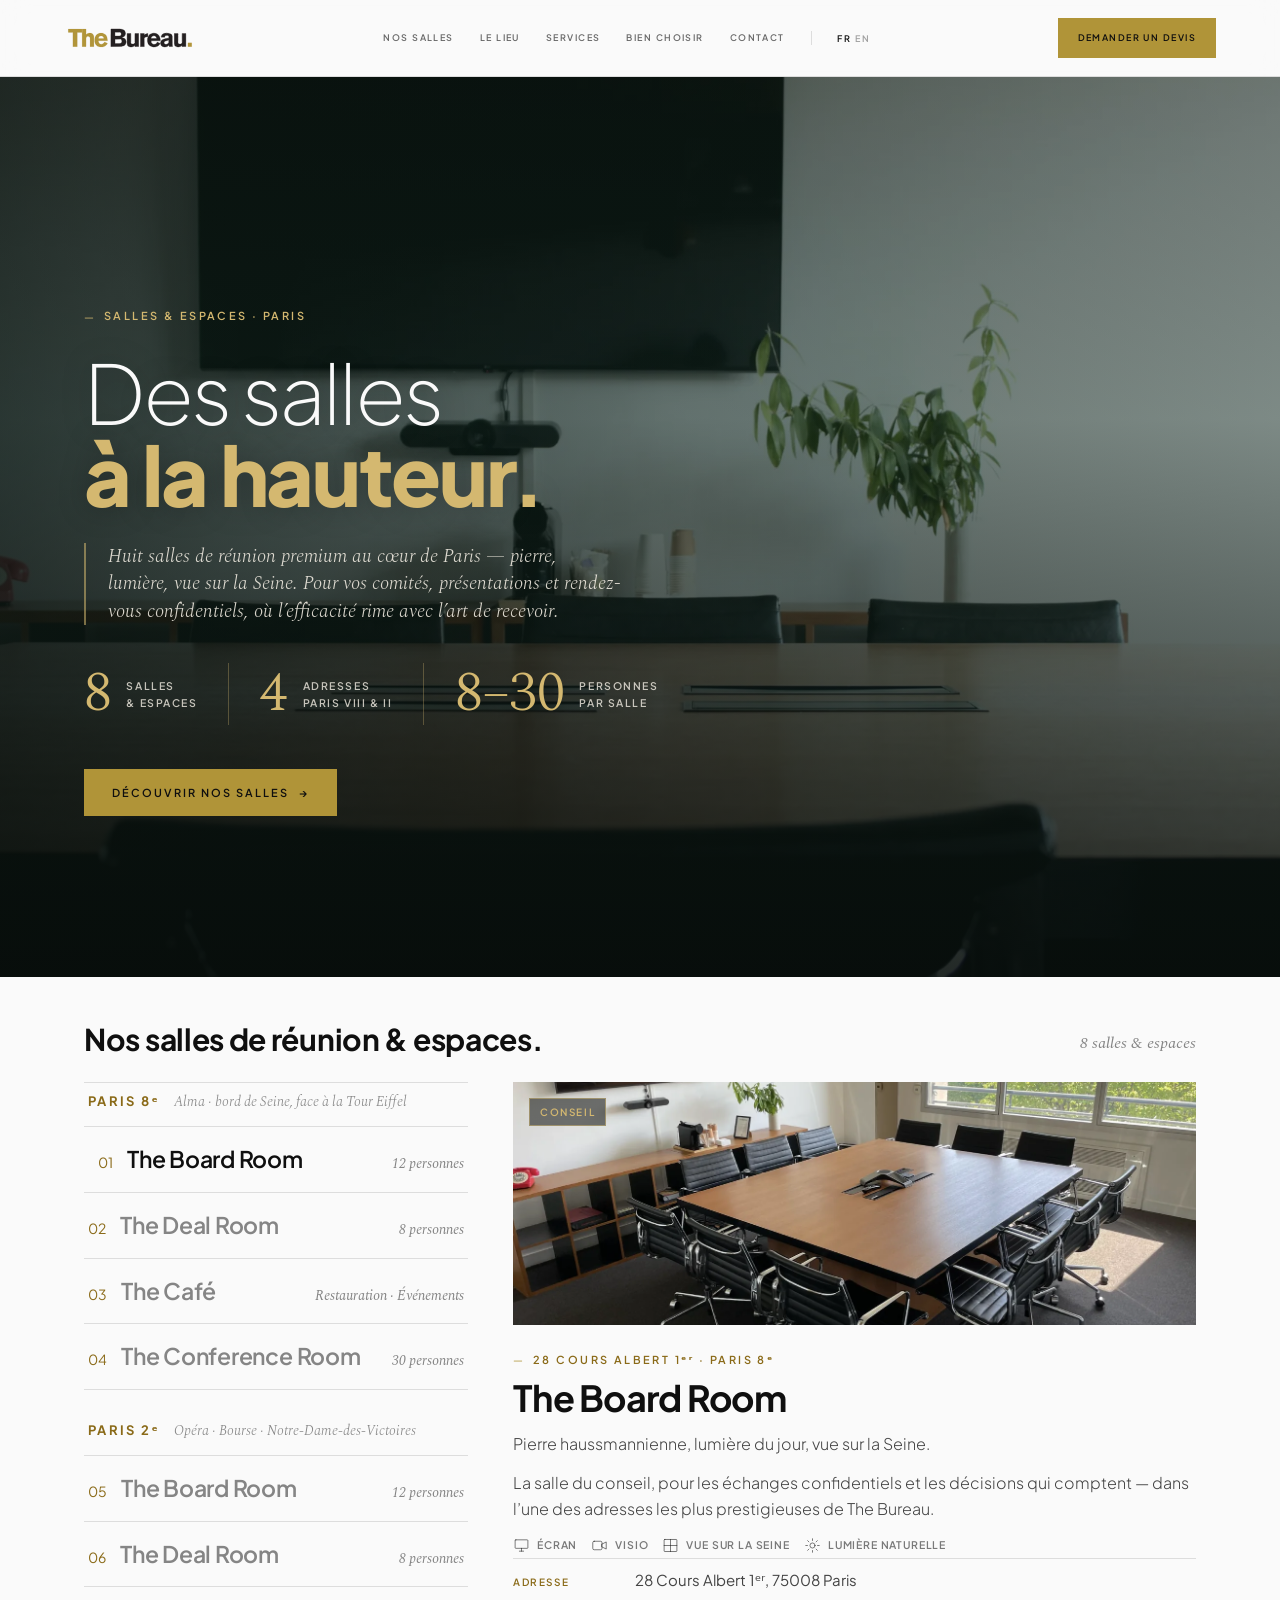
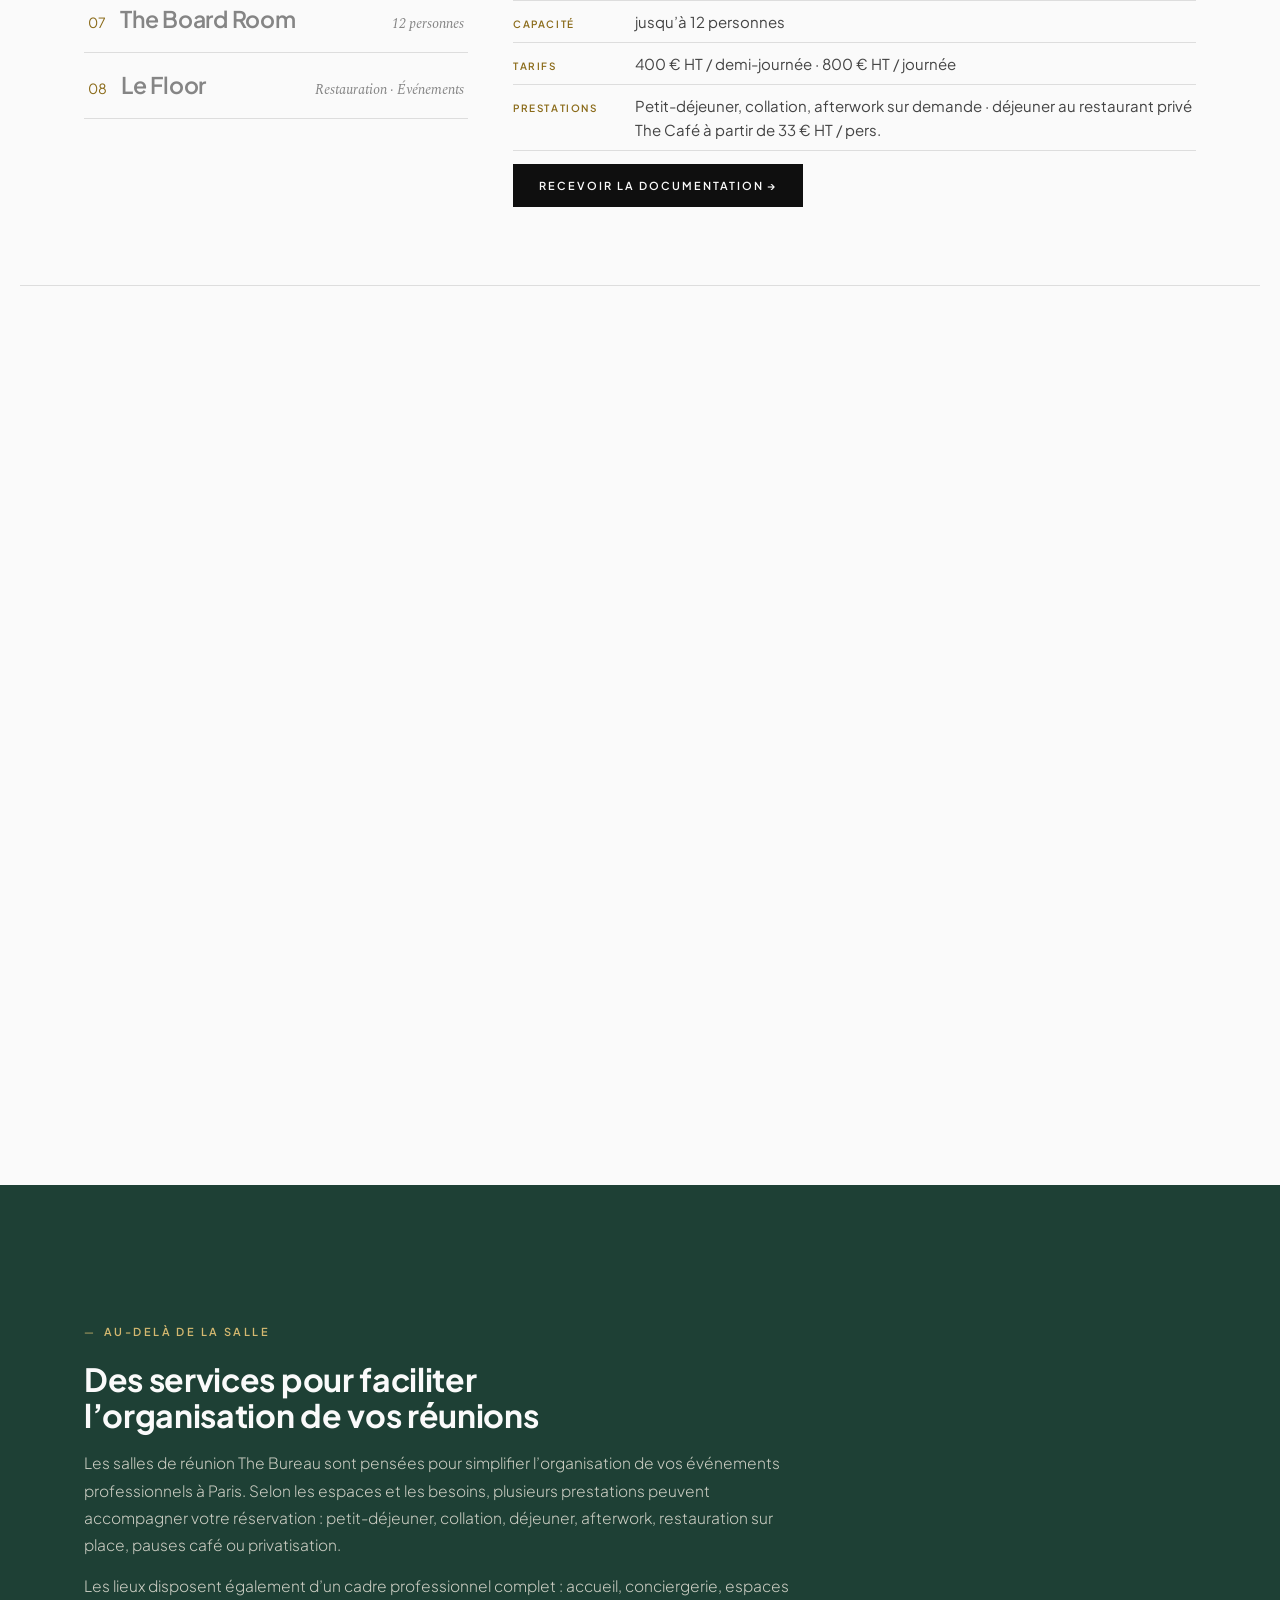
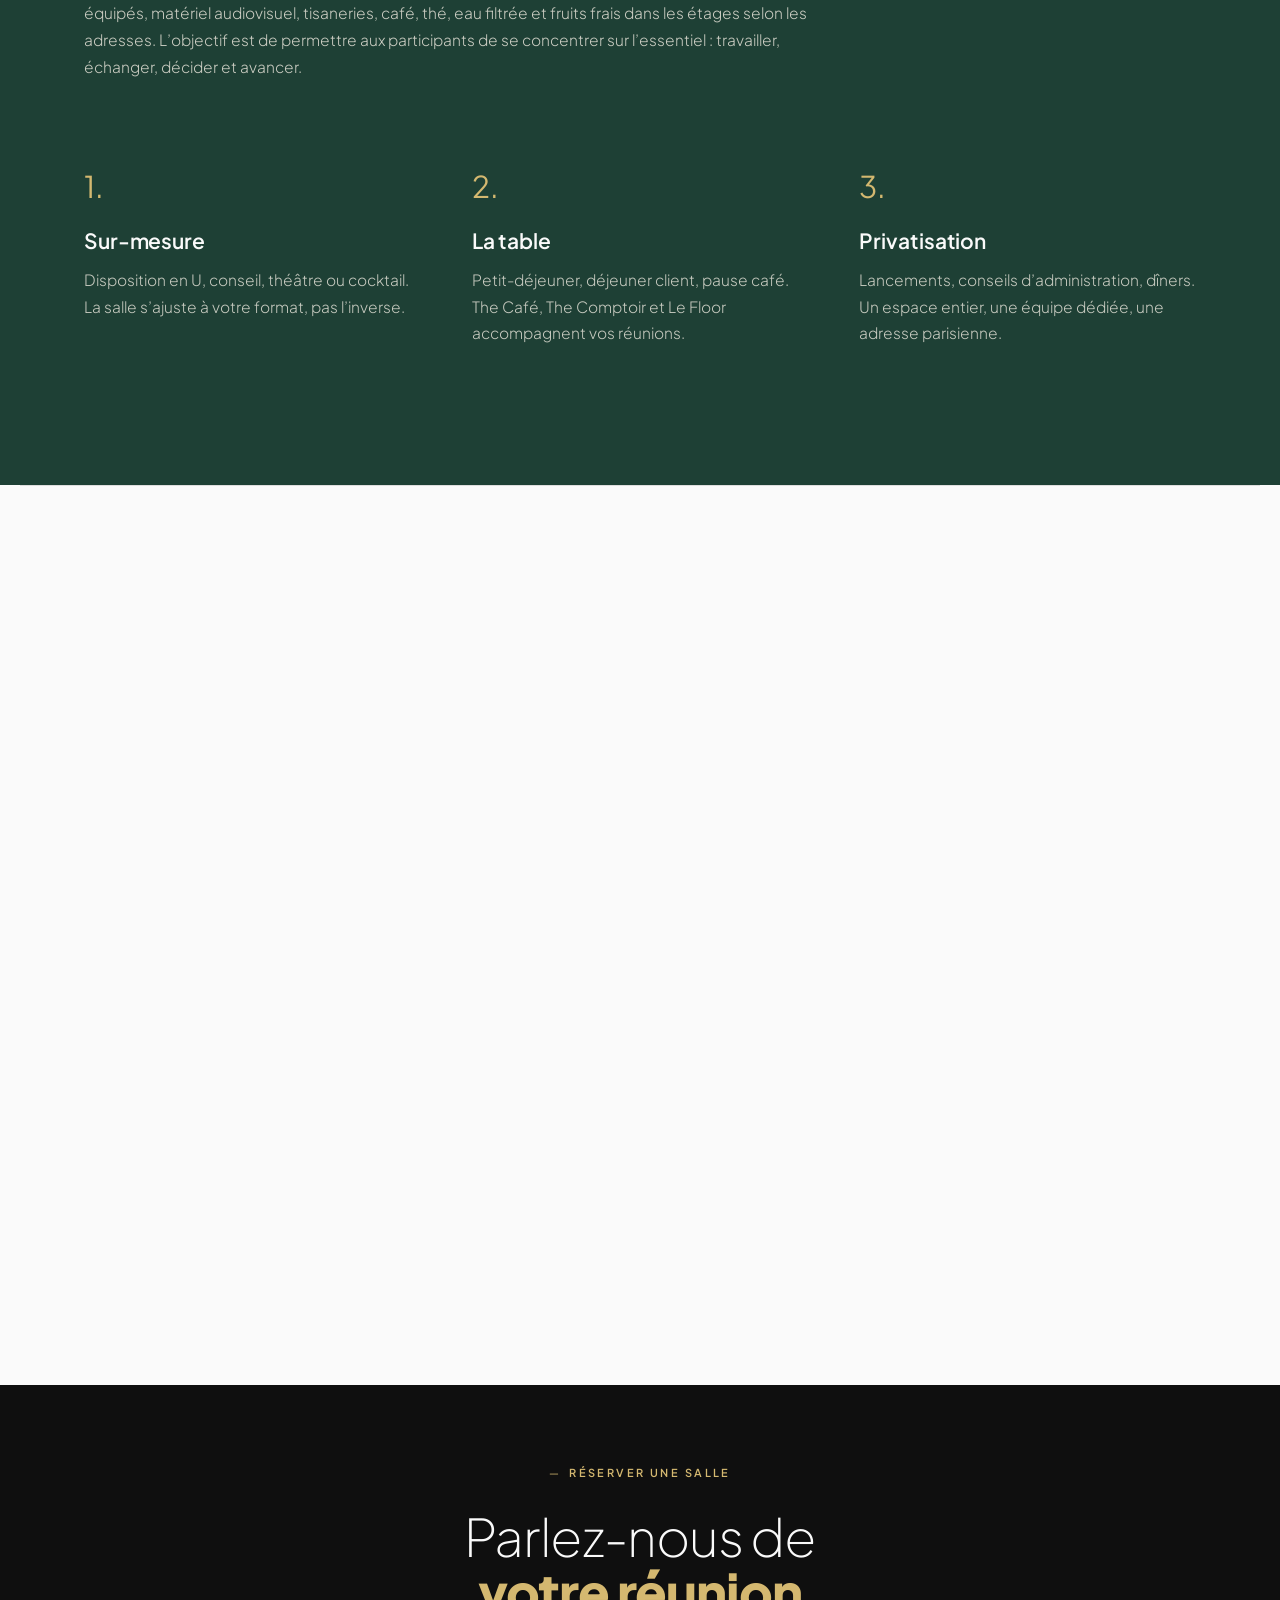
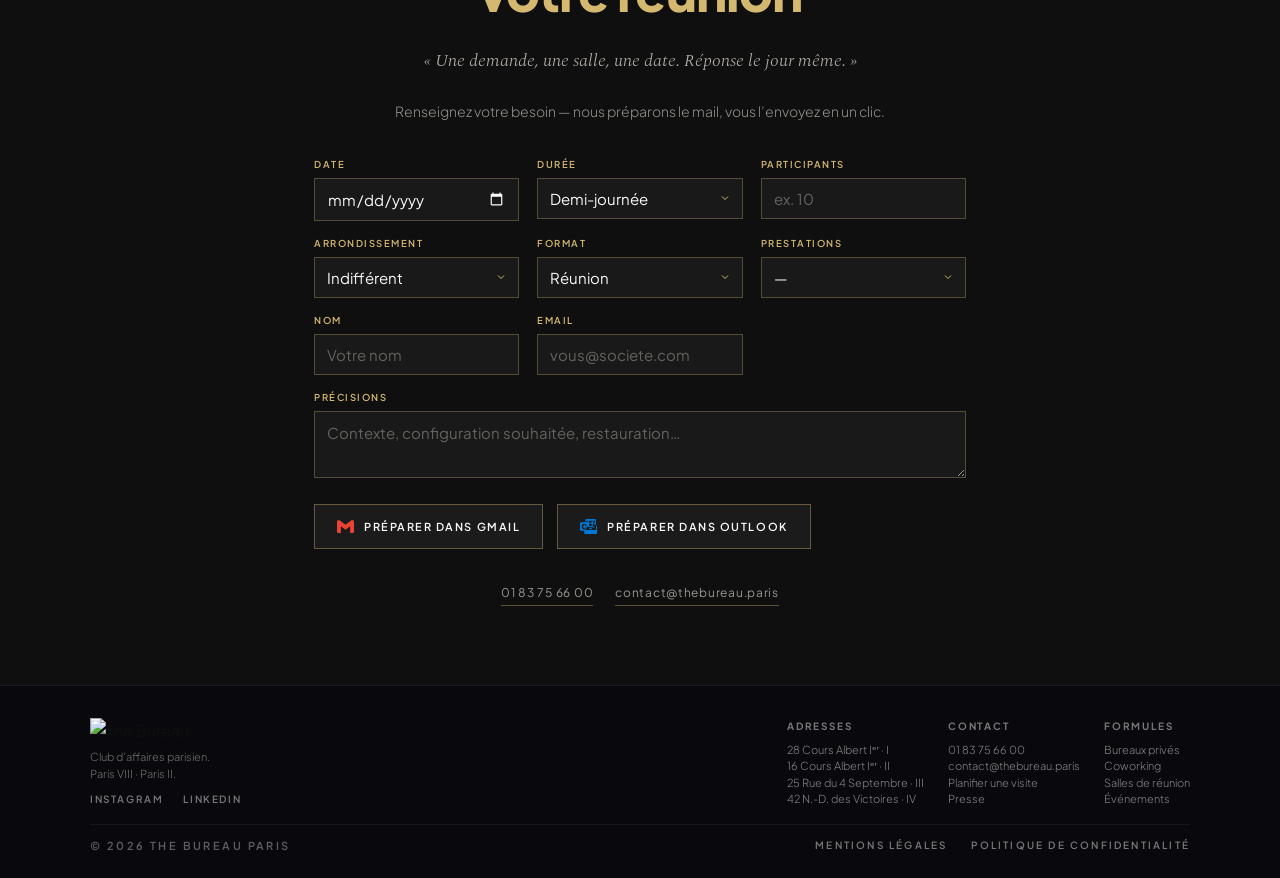
==== commit 0ffcae91: "Fusion services, tél unifié, index accessible clavier, images WebP - Restauration/services : récit c" ====
--- a/nossalles/Nos Salles.html
+++ b/nossalles/Nos Salles.html
@@ -92,10 +92,6 @@
           <h3><span lang="fr">Entièrement équipées</span><span lang="en">Fully equipped</span></h3>
           <p><span lang="fr">Design, lumière, matériel audiovisuel et confort — chaque salle s’adapte à votre format, du comité au séminaire.</span><span lang="en">Design, light, audiovisual equipment and comfort — each room adapts to your format, from committee to seminar.</span></p>
         </div>
-        <div class="lieu__pt">
-          <h3><span lang="fr">L’art de recevoir</span><span lang="en">The art of hosting</span></h3>
-          <p><span lang="fr">Catering, pauses café, déjeuners ou afterworks. Vue sur la Seine, terrasse, patio ou décor haussmannien selon l’adresse.</span><span lang="en">Catering, coffee breaks, lunches or afterworks. Seine view, terrace, patio or Haussmannian décor depending on the address.</span></p>
-        </div>
       </div>
     </div>
   </section>
@@ -194,7 +190,7 @@
           </div>
           <div class="tb-footer-col-1">
             <div class="tb-footer-col-title-1">Contact</div>
-            <a href="tel:+33175434050" class="tb-footer-link-1">+33 1 75 43 40 50</a>
+            <a href="tel:+33183756600" class="tb-footer-link-1">01 83 75 66 00</a>
             <a href="mailto:contact@thebureau.paris" class="tb-footer-link-1">contact@thebureau.paris</a>
             <a href="/28ca1#contact" class="tb-footer-link-1">Planifier une visite</a>
             <a href="#" class="tb-footer-link-1">Presse</a>
--- a/nossalles/assets/salles.css
+++ b/nossalles/assets/salles.css
@@ -107,7 +107,7 @@
 /* ---------- Hero — pleine page, photo + filtre jade ----------------- */
 .hero{ position:relative; min-height:100vh; display:flex; align-items:center; overflow:hidden;
   padding:clamp(104px,16vh,168px) 0 clamp(56px,9vh,96px);
-  background:#0c1612 url('../photos/hero-room.png') center/cover no-repeat;
+  background:#0c1612 url('../photos/hero-room.webp') center/cover no-repeat;
   background-attachment:scroll; }
 /* filtre jade transparent + dégradé pour la lisibilité du texte */
 .hero::before{ content:""; position:absolute; inset:0; pointer-events:none;
@@ -234,6 +234,7 @@
   padding:14px 4px; border-bottom:0.5px solid var(--rule); cursor:pointer;
   transition:padding-left .3s var(--ease), color .25s; color:rgba(15,15,15,0.5); }
 .idx-item:hover{ padding-left:14px; color:var(--ink); }
+.idx-item:focus-visible{ outline:2px solid var(--gold); outline-offset:3px; color:var(--ink); }
 .idx-item.is-active{ padding-left:14px; color:var(--ink); }
 .idx-item.is-active::before{ content:""; position:absolute; }
 .idx-num{ font-family:var(--font-body); font-size:14px; color:var(--gold-aa); }
@@ -339,8 +340,8 @@
 .lieu__head .eyelet{ margin-bottom:14px; }
 .lieu__lead{ font-family:var(--font-body); font-weight:300; font-size:clamp(17px,1.6vw,20px);
   line-height:1.7; color:rgba(15,15,15,0.8); margin-top:18px; }
-.lieu__grid{ margin-top:clamp(34px,4vw,54px); display:grid; grid-template-columns:repeat(4,1fr);
-  gap:clamp(22px,2.6vw,40px); }
+.lieu__grid{ margin-top:clamp(34px,4vw,54px); display:grid; grid-template-columns:repeat(3,1fr);
+  gap:clamp(24px,3vw,48px); }
 .lieu__pt{ position:relative; border-top:1px solid var(--rule); padding-top:20px; }
 .lieu__pt::before{ content:""; position:absolute; top:-1px; left:0; width:28px; height:1px; background:var(--gold); }
 .lieu__pt h3{ font-family:var(--font-display); font-weight:700; font-size:15px; letter-spacing:-0.01em;
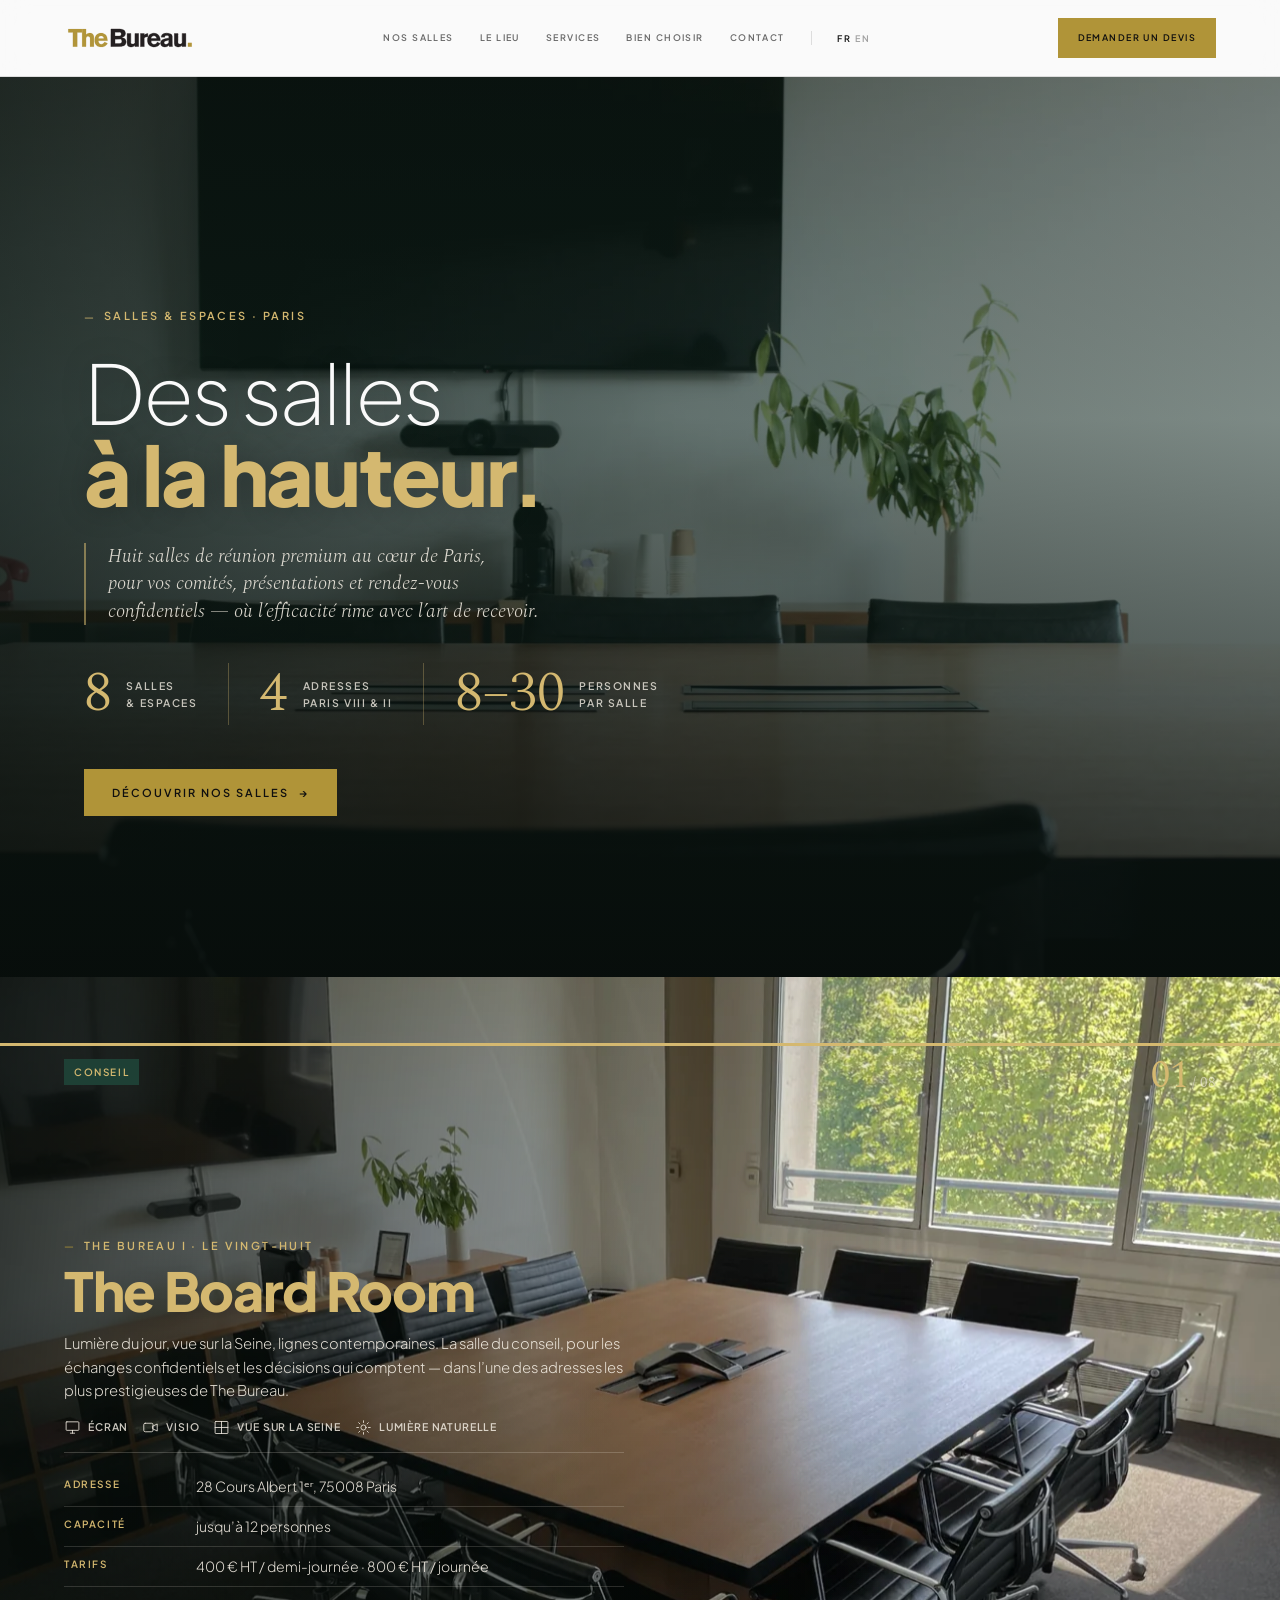
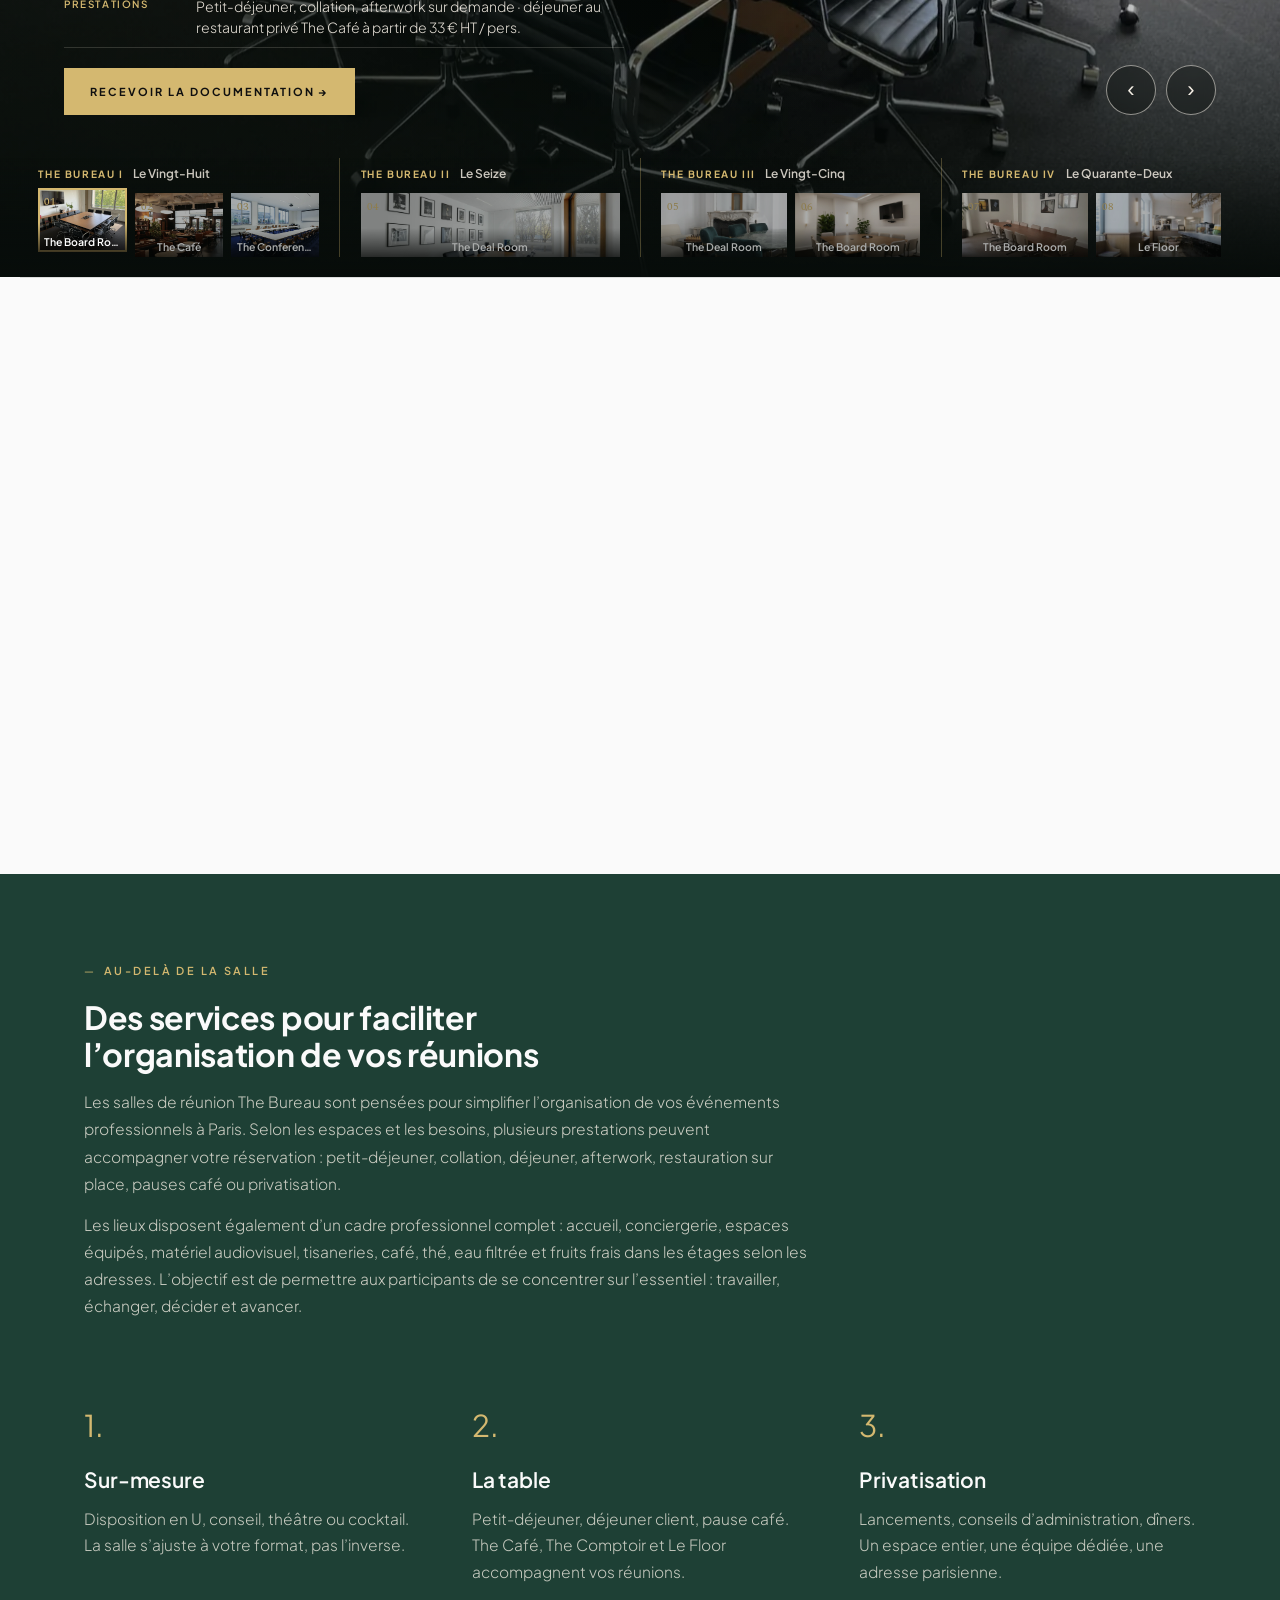
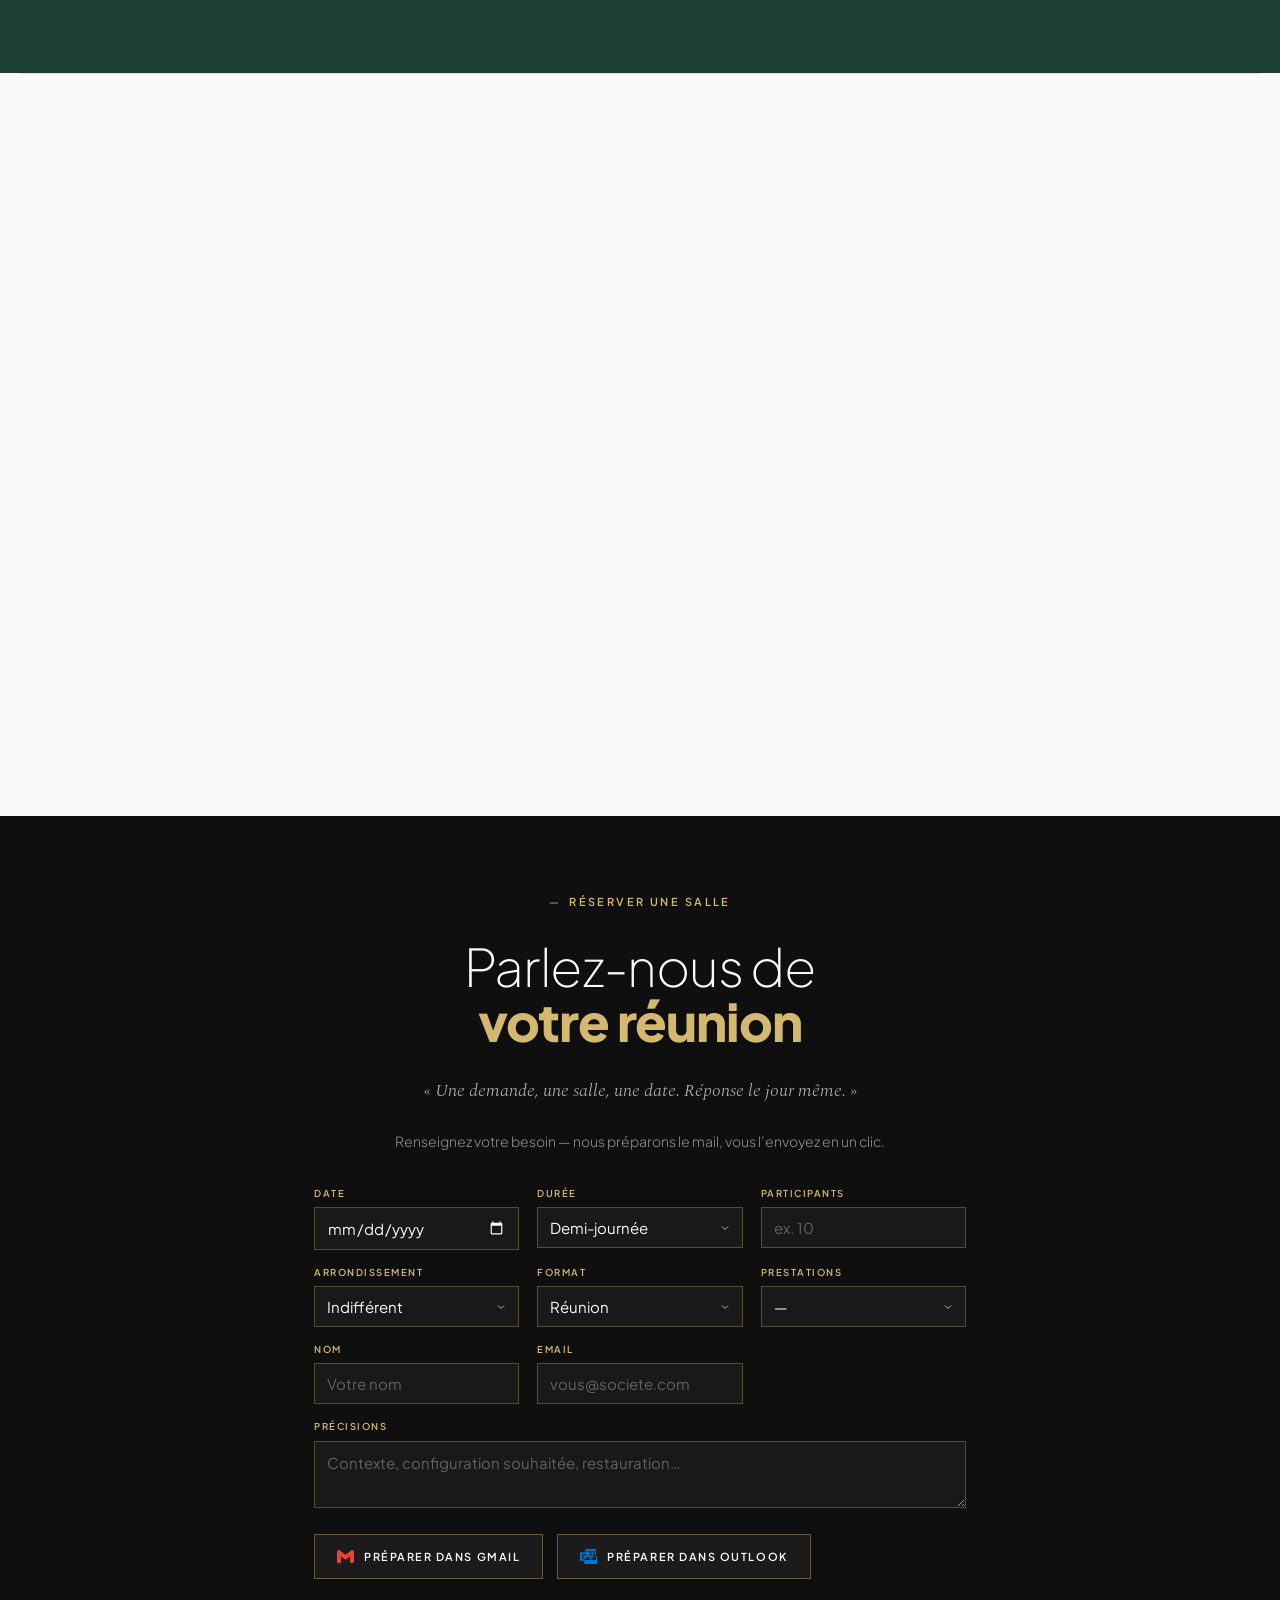
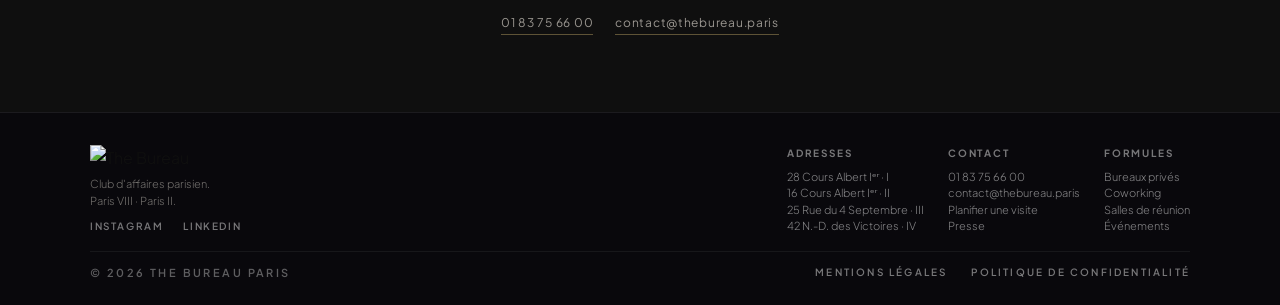
==== commit b3066ba2: "Index → visualiseur plein écran (scène cinématique + filmstrip) - L'index devient une scène photo pl" ====
--- a/nossalles/Nos Salles.html
+++ b/nossalles/Nos Salles.html
@@ -5,6 +5,7 @@
 <meta name="viewport" content="width=device-width, initial-scale=1">
 <title>The Bureau — Nos salles &amp; espaces</title>
 <link rel="stylesheet" href="assets/salles.css">
+<link rel="stylesheet" href="assets/salles-cine.css">
 </head>
 <body data-lang="fr">
 
@@ -32,8 +33,8 @@
         <span class="bold" lang="fr">à la hauteur.</span><span class="bold" lang="en">rise to it.</span>
       </h1>
       <p class="hero__lede">
-        <span lang="fr">Huit salles de réunion premium au cœur de Paris — pierre, lumière, vue sur la Seine. Pour vos comités, présentations et rendez-vous confidentiels, où l’efficacité rime avec l’art de recevoir.</span>
-        <span lang="en">Eight premium meeting rooms in the heart of Paris — stone, light, a view over the Seine. For your committees, presentations and confidential meetings, where efficiency meets the art of hosting.</span>
+        <span lang="fr">Huit salles de réunion premium au cœur de Paris, pour vos comités, présentations et rendez-vous confidentiels — où l’efficacité rime avec l’art de recevoir.</span>
+        <span lang="en">Eight premium meeting rooms in the heart of Paris, for your committees, presentations and confidential meetings — where efficiency meets the art of hosting.</span>
       </p>
       <div class="hero__meta">
         <span class="stat">
@@ -63,12 +64,8 @@
   </header>
 
   <!-- ============ ROOMS ============ -->
-  <section class="rooms" id="salles">
-    <div class="rooms__head">
-      <h2 class="rooms__title"><span lang="fr">Nos salles de réunion &amp; espaces.</span><span lang="en">Our meeting rooms &amp; spaces.</span></h2>
-      <span class="rooms__count" id="rooms-count"></span>
-    </div>
-    <div id="rooms-mount" data-layout="index"></div>
+  <section class="stage" id="salles" aria-label="Nos salles &amp; espaces">
+    <div class="stage__mount" id="rooms-mount" data-layout="cine"></div>
   </section>
 
   <!-- ============ LE LIEU (intro + pourquoi, condensé) ============ -->
--- a/nossalles/assets/salles.css
+++ b/nossalles/assets/salles.css
@@ -417,9 +417,10 @@
 @media(max-width:680px){ .rform__grid{ grid-template-columns:1fr 1fr; } }
 @media(max-width:460px){ .rform__grid{ grid-template-columns:1fr; } }
 
-/* ---------- Sections plein écran (chaque bloc = un écran) ----------- */
-.rooms, .lieu, .slate, .guide, .contact{
-  min-height:100vh; display:flex; flex-direction:column; justify-content:center; }
+/* ---------- Plein écran : hero + index uniquement ------------------- */
+/* (le hero a déjà son propre min-height:100vh) */
+.rooms{ min-height:100vh; display:flex; flex-direction:column; justify-content:center; }
+/* Les autres sections respirent à leur hauteur naturelle (cf. leurs paddings). */
 
 /* ---------- Footer — reproduction exacte (thebureauparis.webflow.io) - */
 .tb-footer-1{background-color:#09080c;border-top:1px solid #ffffff14;padding:32px 56px 24px}
--- a/nossalles/assets/salles-cine.css
+++ b/nossalles/assets/salles-cine.css
@@ -0,0 +1,123 @@
+/* =====================================================================
+   The Bureau — Nos Salles · visualiseur plein écran (scène + filmstrip)
+   ===================================================================== */
+.stage{ position:relative; height:100vh; overflow:hidden; background:#0d1612; }
+.stage__mount{ position:absolute; inset:0; }
+
+/* ---- Couches photo (crossfade + Ken Burns) ------------------------- */
+.bg{ position:absolute; inset:0; background-size:cover; background-position:center; z-index:0; }
+.bg.is-top{ z-index:1; }
+@media(prefers-reduced-motion:no-preference){
+  .bg.is-top{ animation:tb-in 1s ease-out both, tb-kb 10s ease-out forwards; }
+}
+@keyframes tb-in{ from{opacity:.3} to{opacity:1} }
+@keyframes tb-kb{ from{transform:scale(1.02)} to{transform:scale(1.1) translate(-1.2%,-1.4%)} }
+
+/* ---- Voile de lisibilité ------------------------------------------- */
+.scrim{ position:absolute; inset:0; z-index:2; pointer-events:none;
+  background:
+    linear-gradient(95deg, rgba(8,14,11,.82) 0%, rgba(8,14,11,.45) 38%, rgba(8,14,11,0) 70%),
+    linear-gradient(0deg, rgba(8,14,11,.88) 0%, rgba(8,14,11,.25) 30%, rgba(8,14,11,0) 56%); }
+
+/* ---- Barre de progression ------------------------------------------ */
+.viz__prog{ position:absolute; top:66px; left:0; right:0; height:3px; z-index:6; background:rgba(245,239,229,.16); }
+.viz__prog i{ display:block; height:100%; width:0; background:var(--gold-lt); }
+@media(prefers-reduced-motion:no-preference){
+  .viz__prog i.run{ animation:tb-prog 6500ms linear forwards; }
+  .viz.is-paused .viz__prog i.run{ animation-play-state:paused; }
+}
+@keyframes tb-prog{ from{width:0} to{width:100%} }
+
+/* ---- Tag + compteur ------------------------------------------------ */
+.viz__tag{ position:absolute; top:82px; left:clamp(20px,5vw,72px); z-index:5;
+  background:var(--slate); color:var(--gold-lt); border:0; }
+.viz__counter{ position:absolute; top:80px; right:clamp(20px,5vw,72px); z-index:5;
+  font-family:var(--font-serif); color:var(--gold-lt); font-size:clamp(28px,3vw,46px); line-height:1; }
+.viz__counter span{ font-size:.4em; color:rgba(245,239,229,.6); margin-left:3px; }
+
+/* ---- Bloc d'information (bas-gauche) ------------------------------- */
+.viz__info{ position:absolute; left:clamp(20px,5vw,72px); top:0; bottom:clamp(152px,18vh,186px);
+  width:min(560px,54vw); z-index:4; display:flex; flex-direction:column; justify-content:flex-end; color:var(--ivory); }
+.viz__info .eyelet{ color:var(--gold-lt); margin-bottom:10px; }
+.viz__name{ font-family:var(--font-display); font-weight:800; font-size:clamp(30px,4.2vw,58px);
+  line-height:1; letter-spacing:-0.025em; color:var(--gold-lt);
+  white-space:nowrap; overflow:hidden; text-overflow:ellipsis; }
+.viz__desc{ font-family:var(--font-display); font-weight:300; font-size:clamp(14px,1.15vw,16.5px);
+  line-height:1.6; color:rgba(245,239,229,.9); margin-top:14px;
+  display:-webkit-box; -webkit-line-clamp:3; -webkit-box-orient:vertical; overflow:hidden; }
+.viz__equip{ margin-top:16px; padding-bottom:16px; border-bottom:.5px solid rgba(245,239,229,.2); }
+.viz__equip .equip__item{ color:rgba(245,239,229,.82); }
+.viz__spec{ margin:14px 0 20px; }
+.viz__spec .vr{ display:grid; grid-template-columns:118px 1fr; gap:14px; padding:9px 0;
+  border-bottom:.5px solid rgba(245,239,229,.16); }
+.viz__spec dt{ margin:0; font-family:var(--font-display); font-size:10px; font-weight:600;
+  letter-spacing:.16em; text-transform:uppercase; color:var(--gold-lt); }
+.viz__spec dd{ margin:0; font-family:var(--font-display); font-weight:300; font-size:14px;
+  line-height:1.5; color:rgba(245,239,229,.92); }
+.viz__cta{ align-self:flex-start; display:inline-flex; align-items:center; gap:10px;
+  font-family:var(--font-display); font-size:11px; font-weight:700; letter-spacing:.18em; text-transform:uppercase;
+  color:#0f0f0f; background:var(--gold-lt); padding:15px 26px; transition:transform .2s var(--ease), background .2s; }
+.viz__cta:hover{ transform:translateY(-2px); background:#e4cd92; }
+
+/* entrée échelonnée du bloc (transform only → texte toujours visible) */
+@media(prefers-reduced-motion:no-preference){
+  .viz__info > *{ animation:tb-rise .68s cubic-bezier(.25,.1,.25,1) both; }
+  .viz__info > *:nth-child(1){ animation-delay:.03s }
+  .viz__info > *:nth-child(2){ animation-delay:.08s }
+  .viz__info > *:nth-child(3){ animation-delay:.14s }
+  .viz__info > *:nth-child(4){ animation-delay:.20s }
+  .viz__info > *:nth-child(5){ animation-delay:.27s }
+  .viz__info > *:nth-child(6){ animation-delay:.34s }
+}
+@keyframes tb-rise{ from{transform:translateY(20px)} to{transform:none} }
+
+/* ---- Flèches préc/suiv (bas-droite) -------------------------------- */
+.viz__nav{ position:absolute; right:clamp(20px,5vw,72px); bottom:clamp(152px,18vh,186px); z-index:6; display:flex; gap:10px; }
+.viz__arrow{ width:50px; height:50px; border-radius:50%; border:1px solid rgba(245,239,229,.55);
+  background:rgba(8,14,11,.4); backdrop-filter:blur(6px); color:var(--ivory); font-size:22px; line-height:0;
+  cursor:pointer; display:flex; align-items:center; justify-content:center; transition:background .2s, border-color .2s; }
+.viz__arrow:hover{ background:var(--slate); border-color:var(--gold-lt); }
+.viz__arrow:focus-visible{ outline:2px solid var(--gold-lt); outline-offset:3px; }
+
+/* ---- Filmstrip (menu en pied, 4 bâtiments) ------------------------- */
+.strip{ position:absolute; left:0; right:0; bottom:0; z-index:5; display:grid; grid-template-columns:repeat(4,1fr);
+  align-items:end; padding:0 clamp(16px,3vw,44px) 20px;
+  background:linear-gradient(0deg, rgba(7,12,10,.92) 0%, rgba(7,12,10,0) 100%); }
+.strip-grp{ display:flex; flex-direction:column; gap:10px; padding:6px clamp(12px,1.6vw,26px) 0;
+  border-left:1px solid rgba(212,184,112,.3); min-width:0; }
+.strip-grp:first-child{ border-left:0; padding-left:0; }
+.strip-lbl{ font-family:var(--font-display); font-size:10px; font-weight:700; letter-spacing:.16em;
+  text-transform:uppercase; color:var(--gold-lt); white-space:nowrap; overflow:hidden; text-overflow:ellipsis; }
+.strip-lbl b{ font-weight:600; font-size:12px; color:rgba(245,239,229,.82); margin-left:6px;
+  text-transform:none; letter-spacing:0; }
+.strip-thumbs{ display:flex; gap:8px; }
+.th{ position:relative; flex:1 1 0; min-width:0; display:block; height:clamp(58px,5vw,76px); padding:0; margin:0; border:0;
+  cursor:pointer; overflow:hidden; background:#0d1612; opacity:.66;
+  outline:2px solid transparent; outline-offset:-2px;
+  transition:opacity .2s, transform .2s var(--ease), outline-color .2s; }
+.th img{ width:100%; height:100%; object-fit:cover; transition:transform .4s var(--ease); }
+.th:hover{ opacity:1; } .th:hover img{ transform:scale(1.07); }
+.th.is-active{ opacity:1; outline-color:var(--gold-lt); transform:translateY(-5px); }
+.th:focus-visible{ opacity:1; outline-color:var(--gold-lt); }
+.th__n{ position:absolute; top:5px; left:6px; z-index:2; font-family:var(--font-serif); font-size:11px; color:var(--gold-lt); }
+.th__cap{ position:absolute; left:0; right:0; bottom:0; padding:12px 6px 4px; z-index:2;
+  font-family:var(--font-display); font-weight:600; font-size:10.5px; color:#fff;
+  white-space:nowrap; overflow:hidden; text-overflow:ellipsis;
+  background:linear-gradient(0deg, rgba(0,0,0,.7), rgba(0,0,0,0)); }
+
+/* ---- Responsive ---------------------------------------------------- */
+@media(max-width:820px){
+  .viz__info{ width:auto; right:clamp(20px,5vw,72px); }
+  .viz__name{ font-size:clamp(26px,7vw,40px); }
+  .viz__spec dd{ font-size:13px; }
+  .strip-lbl b{ display:none; }
+  .th__cap{ display:none; }
+  .th{ height:clamp(48px,12vw,64px); }
+}
+@media(max-width:560px){
+  .strip{ grid-template-columns:repeat(2,1fr); gap:10px 0; }
+  .strip-grp:nth-child(3){ border-left:0; padding-left:0; }
+  .viz__nav{ bottom:auto; top:78px; right:clamp(16px,4vw,24px); }
+  .viz__counter{ display:none; }
+  .viz__info{ bottom:clamp(190px,30vh,240px); }
+}
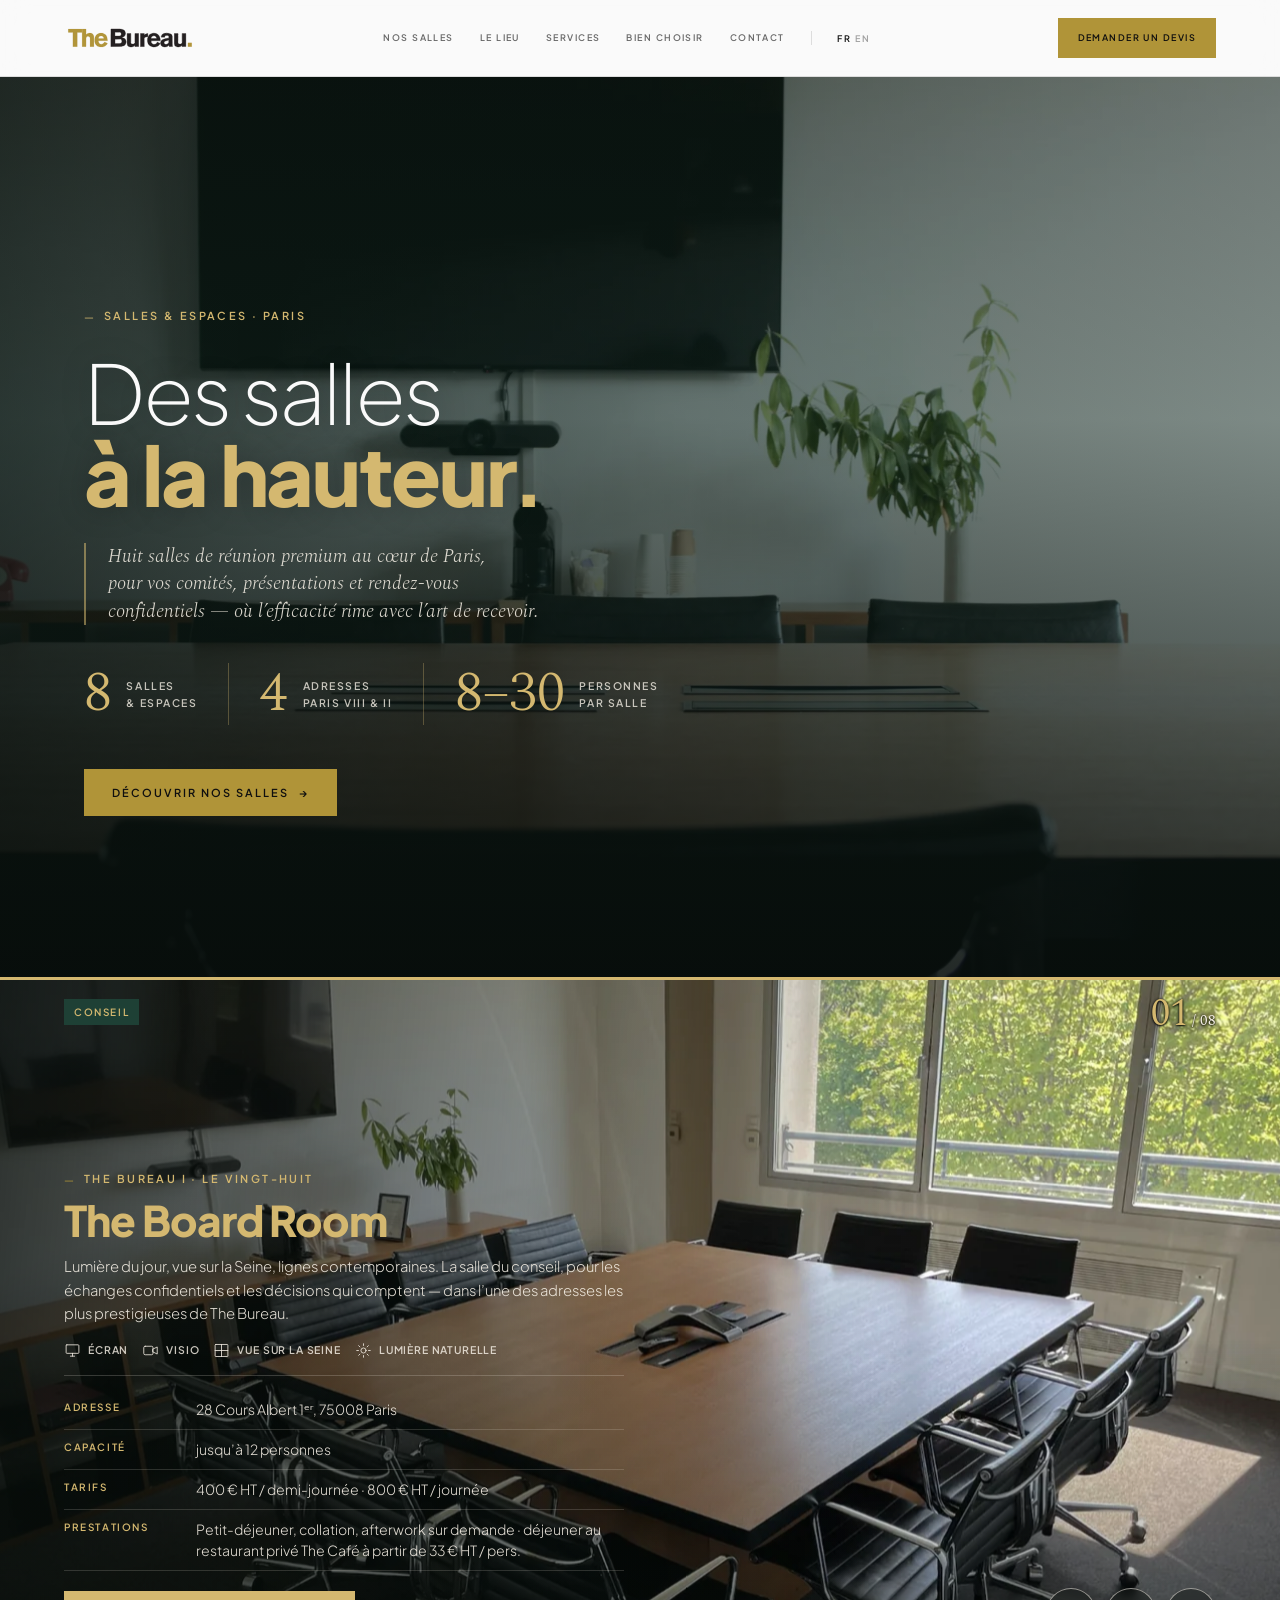
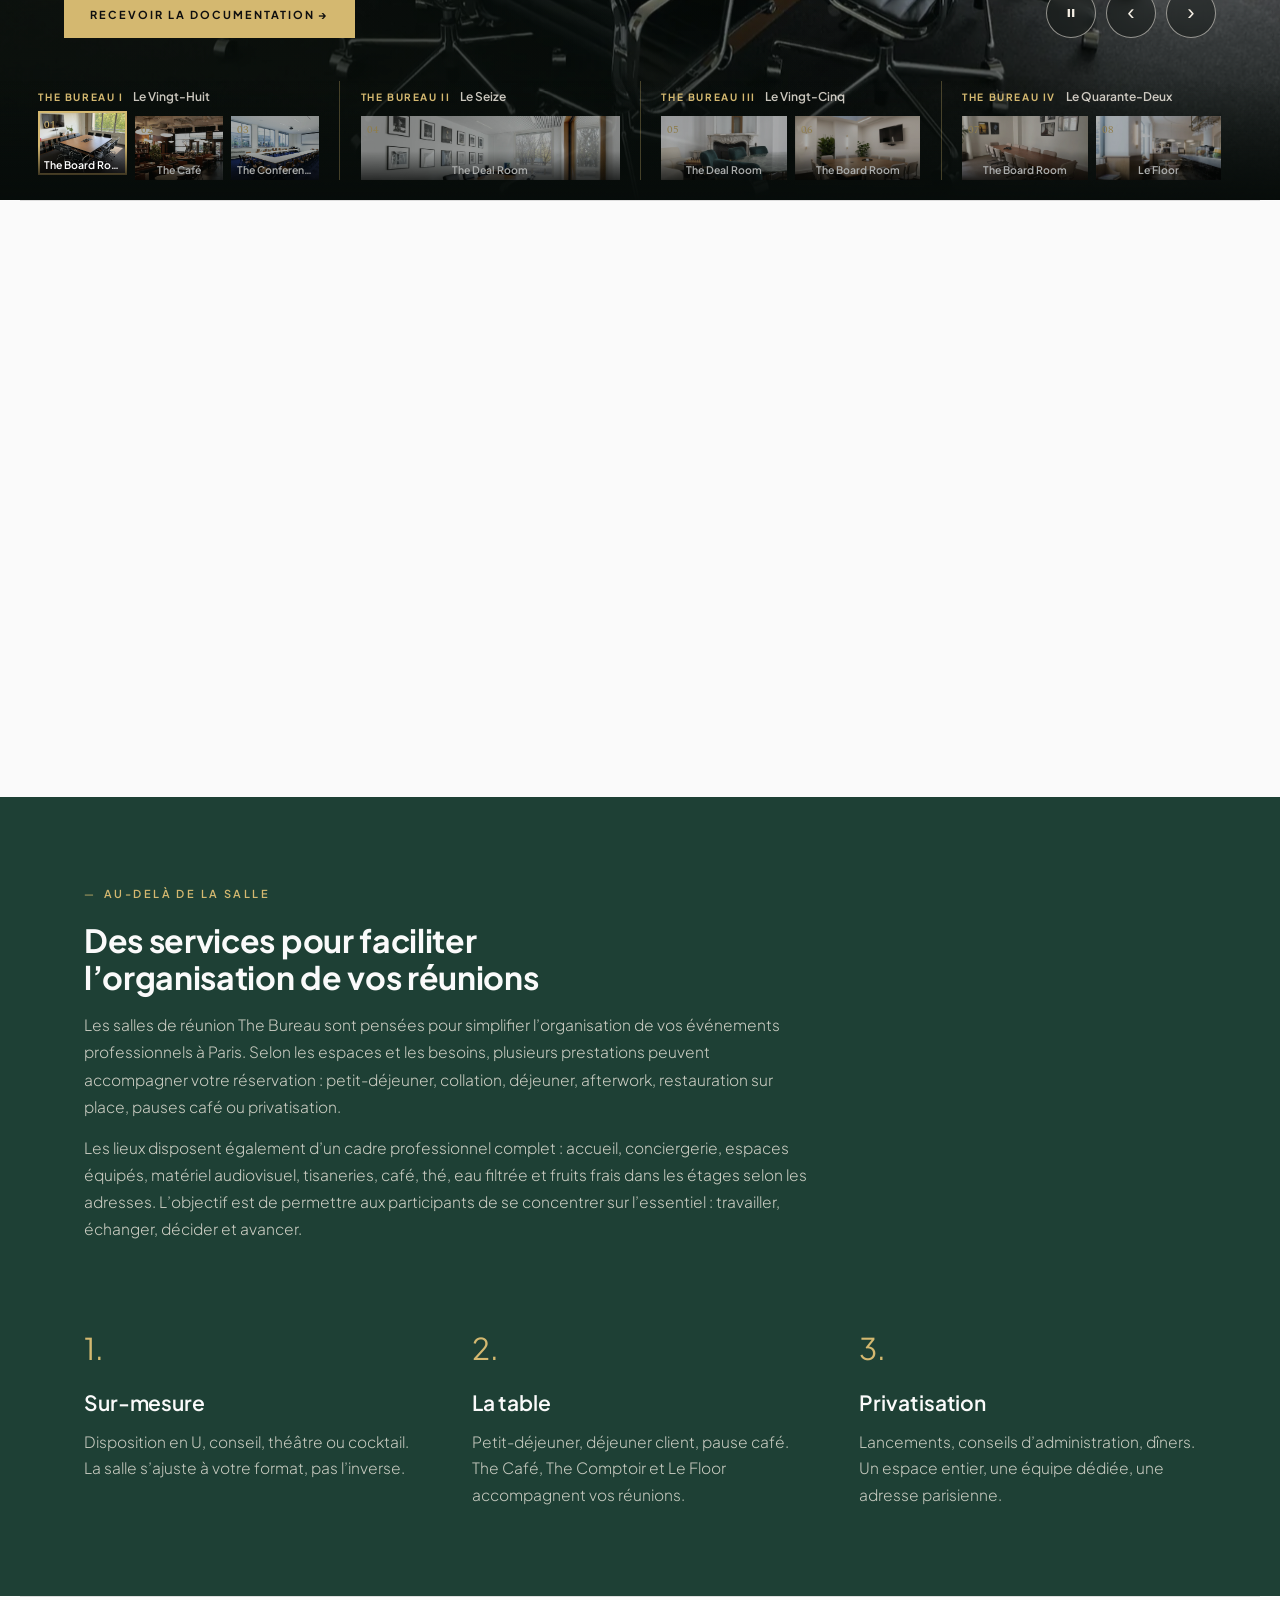
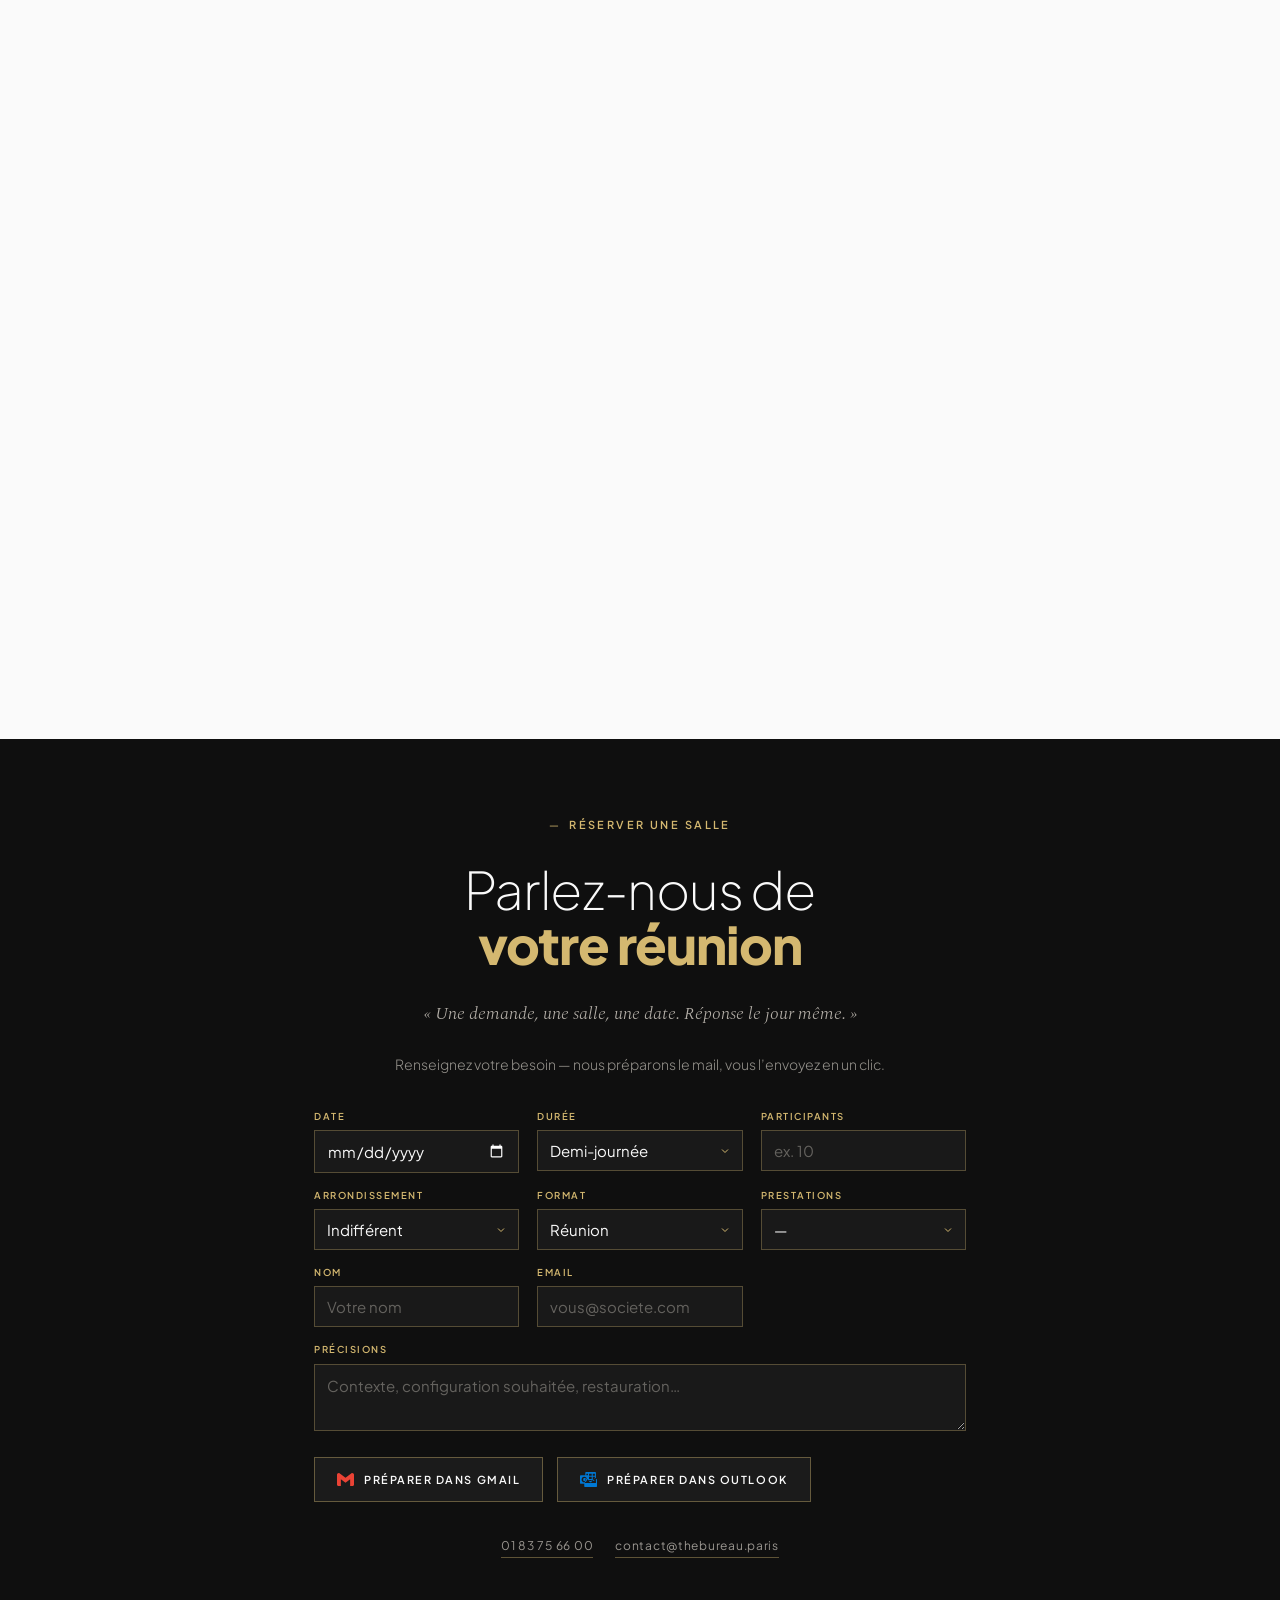
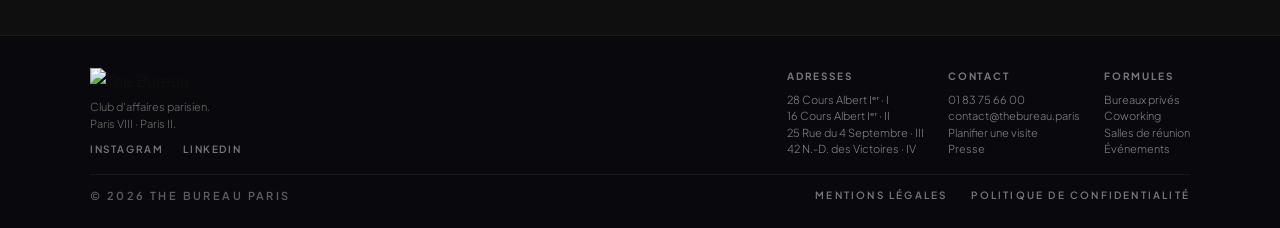
==== commit 43d5f488: "Audit WCAG : corrections d'accessibilité - 3.1.1/3.1.2 : <html lang> mis à jour au switch FR/EN. - 2" ====
--- a/nossalles/Nos Salles.html
+++ b/nossalles/Nos Salles.html
@@ -9,9 +9,11 @@
 </head>
 <body data-lang="fr">
 
+  <a class="skip-link" href="#salles"><span lang="fr">Aller aux salles</span><span lang="en">Skip to the rooms</span></a>
+
   <!-- ============ NAV ============ -->
-  <nav class="nav">
-    <a class="nav__logo" href="#" aria-label="The Bureau"><img src="assets/logo-light.svg" alt="The Bureau"></a>
+  <nav class="nav" aria-label="Navigation principale">
+    <a class="nav__logo" href="#" aria-label="The Bureau · accueil"><img src="assets/logo-light.svg" alt="The Bureau"></a>
     <div class="nav__links">
       <a class="nav__link" href="#salles"><span lang="fr">Nos salles</span><span lang="en">Our rooms</span></a>
       <a class="nav__link" href="#lieu"><span lang="fr">Le lieu</span><span lang="en">The setting</span></a>
@@ -19,7 +21,7 @@
       <a class="nav__link" href="#guide"><span lang="fr">Bien choisir</span><span lang="en">Choosing</span></a>
       <a class="nav__link" href="#contact"><span lang="fr">Contact</span><span lang="en">Contact</span></a>
       <span class="nav__sep"></span>
-      <span class="nav__lang"><button data-lang="fr">FR</button><button data-lang="en">EN</button></span>
+      <span class="nav__lang" role="group" aria-label="Langue / Language"><button type="button" data-lang="fr" aria-label="Français" aria-pressed="true">FR</button><button type="button" data-lang="en" aria-label="English" aria-pressed="false">EN</button></span>
     </div>
     <a class="nav__cta" href="#contact"><span lang="fr">Demander un devis</span><span lang="en">Request a quote</span></a>
   </nav>
--- a/nossalles/assets/salles.css
+++ b/nossalles/assets/salles.css
@@ -38,10 +38,11 @@
   --pad: clamp(20px, 5vw, 80px);
   --maxw: 1240px;
   --ease: cubic-bezier(0.25,0.1,0.25,1);
+  --nav-h: 77px; /* hauteur réelle du header, ajustée en JS */
 }
 
 *{ box-sizing:border-box; }
-html{ -webkit-text-size-adjust:100%; }
+html{ -webkit-text-size-adjust:100%; scroll-snap-type:y proximity; scroll-padding-top:var(--nav-h); }
 body{
   margin:0; background:var(--white); color:var(--ink);
   font-family:var(--font-body); font-size:16px; line-height:1.6;
@@ -49,6 +50,16 @@
 }
 img{ display:block; max-width:100%; }
 a{ color:inherit; text-decoration:none; }
+
+/* Accessibilité : focus clavier visible (WCAG 2.4.7) */
+a:focus-visible, button:focus-visible, [tabindex]:focus-visible, .rfield__in:focus-visible{
+  outline:2px solid var(--gold); outline-offset:2px; border-radius:1px; }
+/* Lien d'évitement (WCAG 2.4.1) */
+.skip-link{ position:fixed; top:8px; left:8px; z-index:200; transform:translateY(-180%);
+  background:var(--ink); color:var(--white); font-family:var(--font-display); font-size:12px;
+  font-weight:600; letter-spacing:0.08em; text-transform:uppercase; padding:11px 16px;
+  transition:transform .2s var(--ease); }
+.skip-link:focus{ transform:none; outline:2px solid var(--gold-lt); outline-offset:2px; }
 h1,h2,h3,h4{ margin:0; font-family:var(--font-display); font-weight:400; }
 p{ margin:0; }
 
--- a/nossalles/assets/salles-cine.css
+++ b/nossalles/assets/salles-cine.css
@@ -1,7 +1,9 @@
 /* =====================================================================
    The Bureau — Nos Salles · visualiseur plein écran (scène + filmstrip)
    ===================================================================== */
-.stage{ position:relative; height:100vh; overflow:hidden; background:#0d1612; }
+/* Hauteur = écran moins le header → scène pleine et collée sous le header */
+.stage{ position:relative; height:calc(100vh - var(--nav-h)); overflow:hidden; background:#0d1612;
+  scroll-snap-align:start; }
 .stage__mount{ position:absolute; inset:0; }
 
 /* ---- Couches photo (crossfade + Ken Burns) ------------------------- */
@@ -20,7 +22,7 @@
     linear-gradient(0deg, rgba(8,14,11,.88) 0%, rgba(8,14,11,.25) 30%, rgba(8,14,11,0) 56%); }
 
 /* ---- Barre de progression ------------------------------------------ */
-.viz__prog{ position:absolute; top:66px; left:0; right:0; height:3px; z-index:6; background:rgba(245,239,229,.16); }
+.viz__prog{ position:absolute; top:0; left:0; right:0; height:3px; z-index:6; background:rgba(245,239,229,.16); }
 .viz__prog i{ display:block; height:100%; width:0; background:var(--gold-lt); }
 @media(prefers-reduced-motion:no-preference){
   .viz__prog i.run{ animation:tb-prog 6500ms linear forwards; }
@@ -29,19 +31,19 @@
 @keyframes tb-prog{ from{width:0} to{width:100%} }
 
 /* ---- Tag + compteur ------------------------------------------------ */
-.viz__tag{ position:absolute; top:82px; left:clamp(20px,5vw,72px); z-index:5;
+.viz__tag{ position:absolute; top:22px; left:clamp(20px,5vw,72px); z-index:5;
   background:var(--slate); color:var(--gold-lt); border:0; }
-.viz__counter{ position:absolute; top:80px; right:clamp(20px,5vw,72px); z-index:5;
-  font-family:var(--font-serif); color:var(--gold-lt); font-size:clamp(28px,3vw,46px); line-height:1; }
-.viz__counter span{ font-size:.4em; color:rgba(245,239,229,.6); margin-left:3px; }
+.viz__counter{ position:absolute; top:18px; right:clamp(20px,5vw,72px); z-index:5;
+  font-family:var(--font-serif); color:var(--gold-lt); font-size:clamp(28px,3vw,46px); line-height:1;
+  text-shadow:0 0 3px rgba(0,0,0,.85), 0 1px 2px rgba(0,0,0,.9), 0 2px 16px rgba(0,0,0,.55); }
+.viz__counter span{ font-size:.4em; color:var(--ivory); margin-left:3px; }
 
 /* ---- Bloc d'information (bas-gauche) ------------------------------- */
 .viz__info{ position:absolute; left:clamp(20px,5vw,72px); top:0; bottom:clamp(152px,18vh,186px);
   width:min(560px,54vw); z-index:4; display:flex; flex-direction:column; justify-content:flex-end; color:var(--ivory); }
 .viz__info .eyelet{ color:var(--gold-lt); margin-bottom:10px; }
-.viz__name{ font-family:var(--font-display); font-weight:800; font-size:clamp(30px,4.2vw,58px);
-  line-height:1; letter-spacing:-0.025em; color:var(--gold-lt);
-  white-space:nowrap; overflow:hidden; text-overflow:ellipsis; }
+.viz__name{ margin:0; font-family:var(--font-display); font-weight:800; font-size:clamp(26px,3.3vw,46px);
+  line-height:1.02; letter-spacing:-0.025em; color:var(--gold-lt); white-space:nowrap; }
 .viz__desc{ font-family:var(--font-display); font-weight:300; font-size:clamp(14px,1.15vw,16.5px);
   line-height:1.6; color:rgba(245,239,229,.9); margin-top:14px;
   display:-webkit-box; -webkit-line-clamp:3; -webkit-box-orient:vertical; overflow:hidden; }
@@ -78,6 +80,8 @@
   cursor:pointer; display:flex; align-items:center; justify-content:center; transition:background .2s, border-color .2s; }
 .viz__arrow:hover{ background:var(--slate); border-color:var(--gold-lt); }
 .viz__arrow:focus-visible{ outline:2px solid var(--gold-lt); outline-offset:3px; }
+.viz__pp svg{ width:16px; height:16px; fill:var(--ivory); }
+.viz__pp:hover svg{ fill:var(--gold-lt); }
 
 /* ---- Filmstrip (menu en pied, 4 bâtiments) ------------------------- */
 .strip{ position:absolute; left:0; right:0; bottom:0; z-index:5; display:grid; grid-template-columns:repeat(4,1fr);
